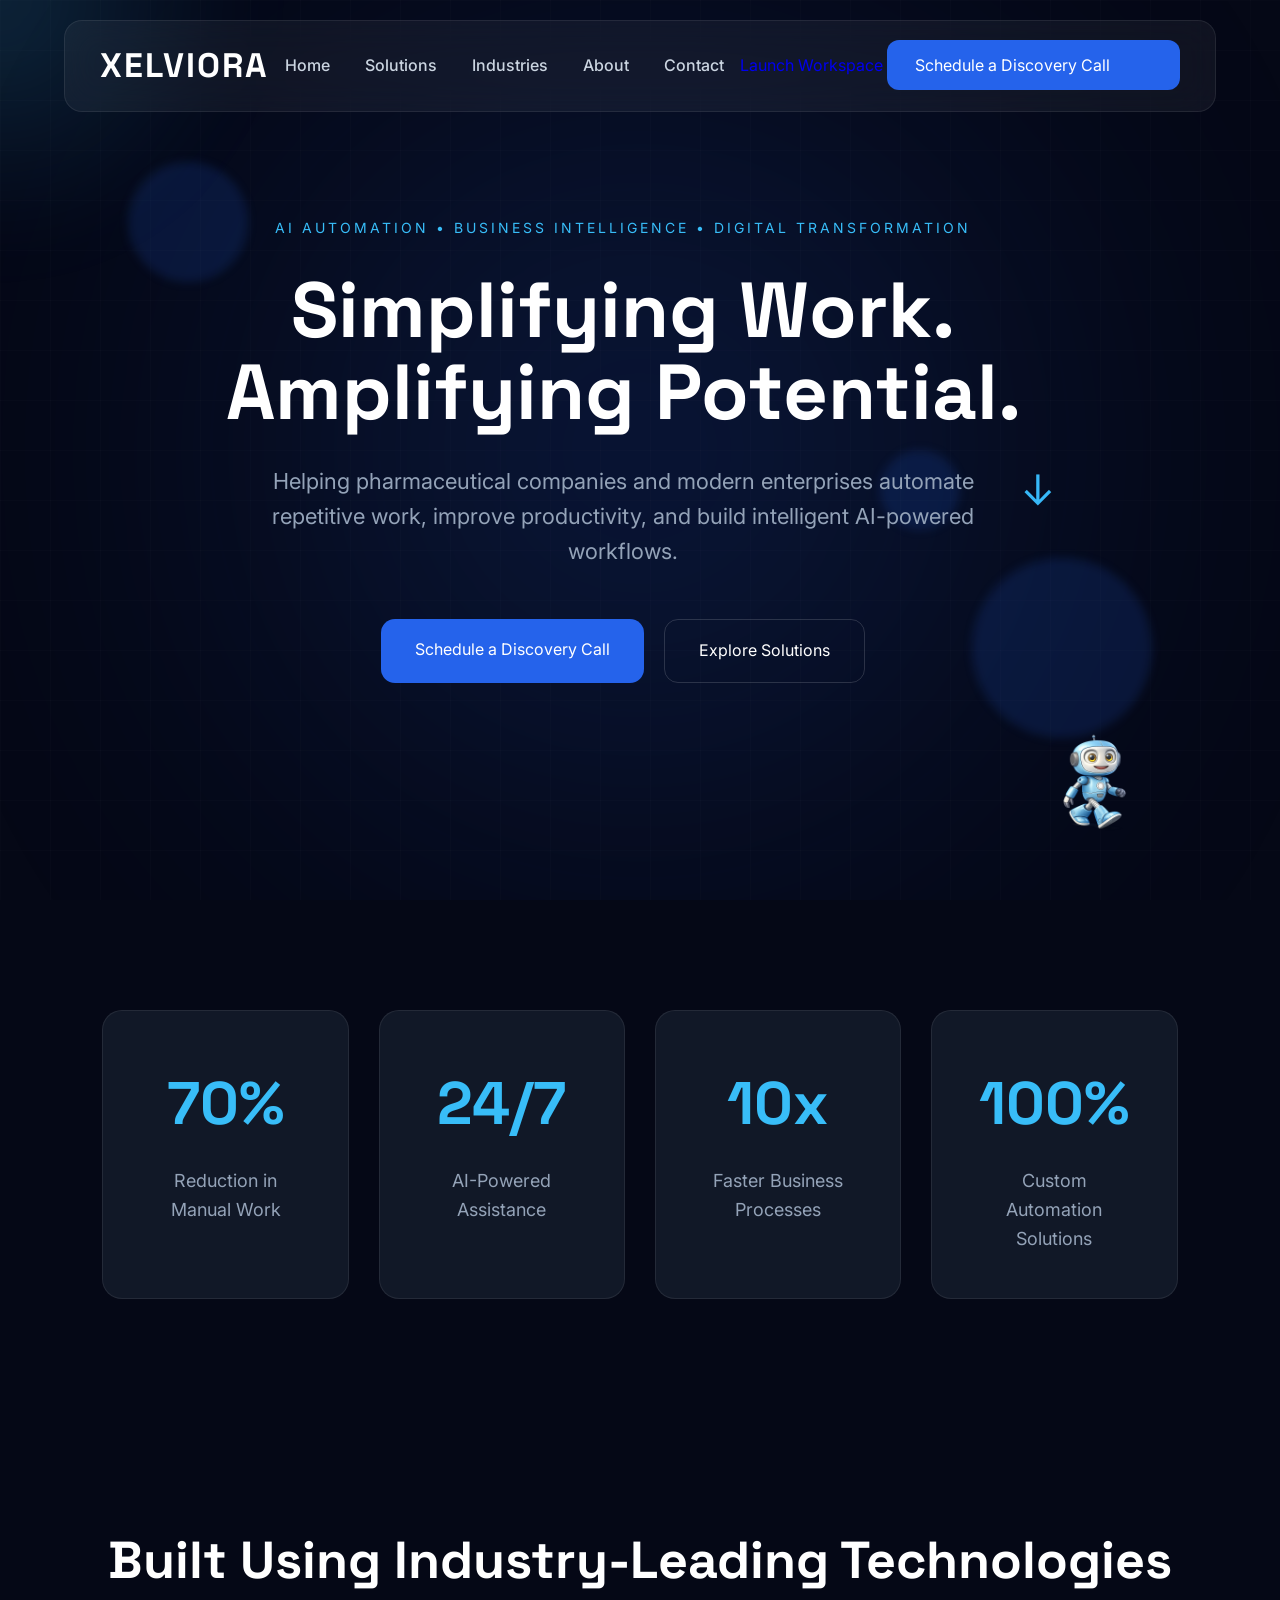
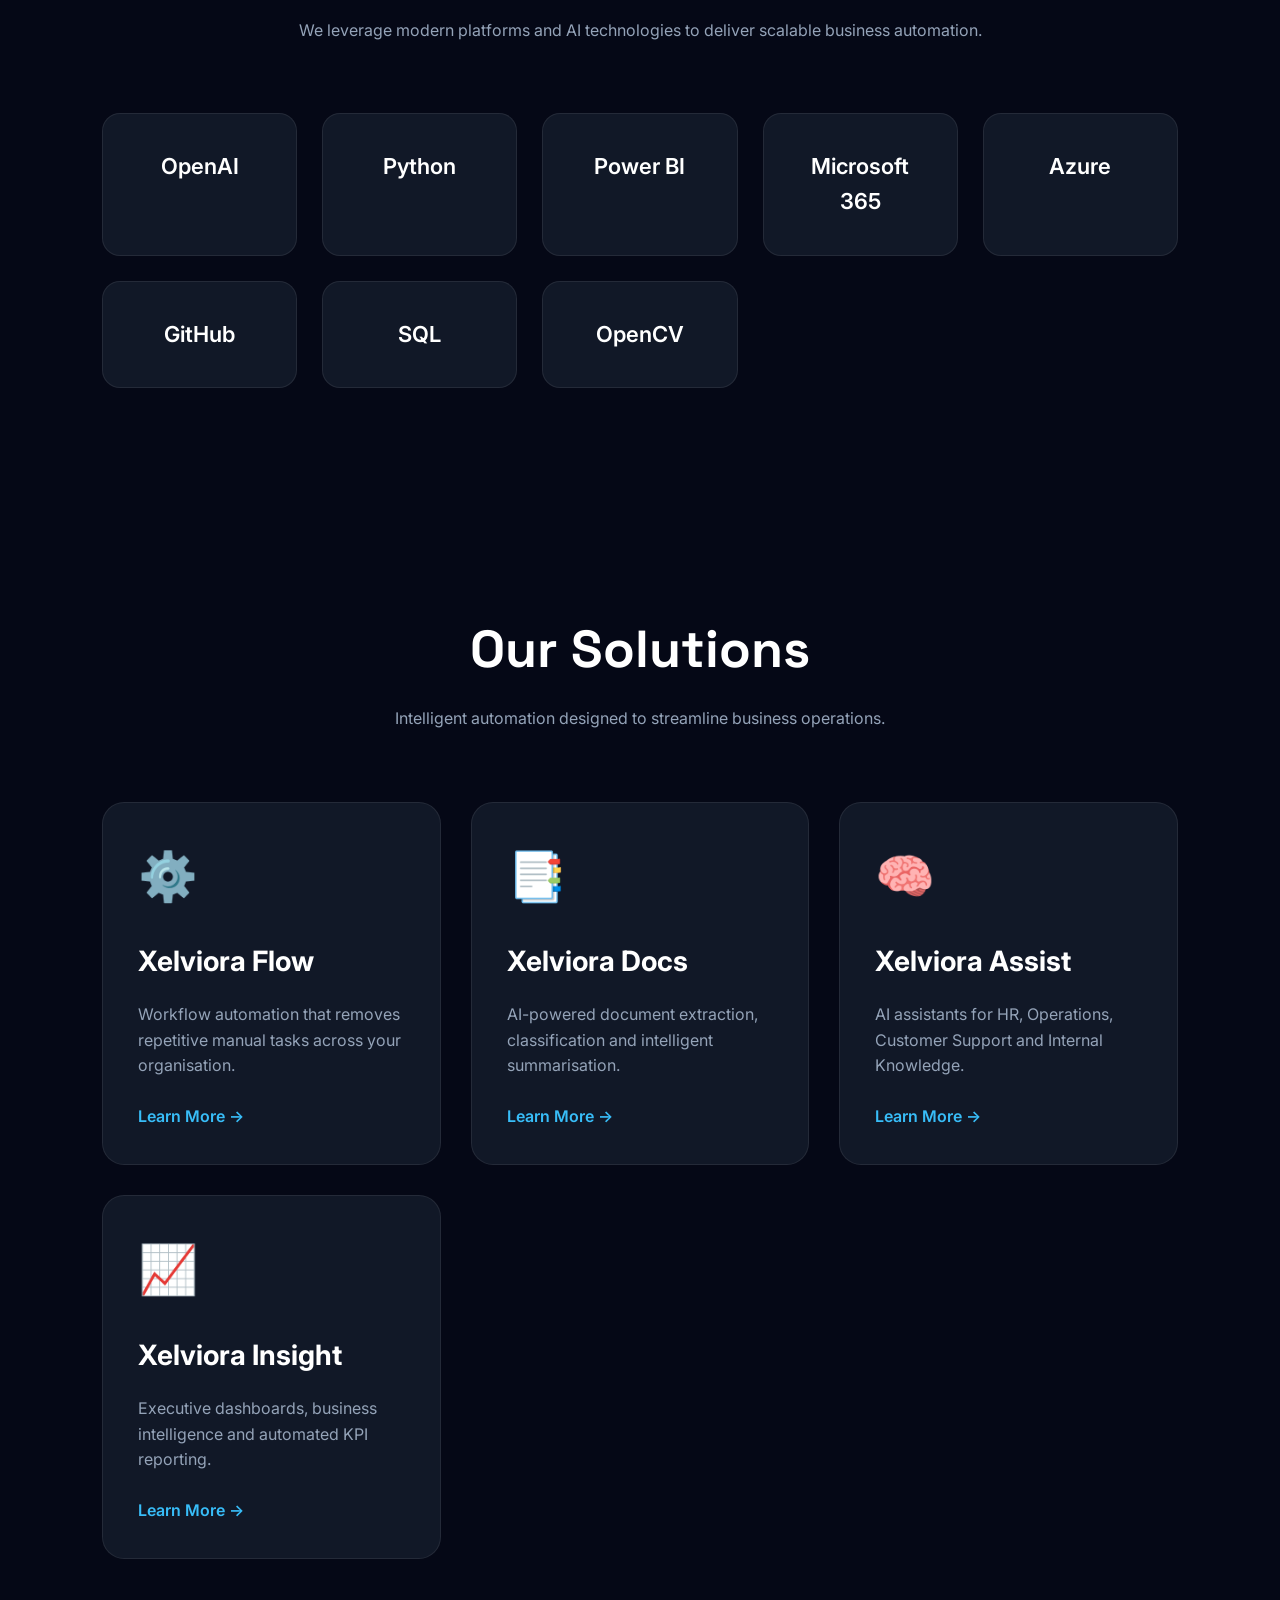
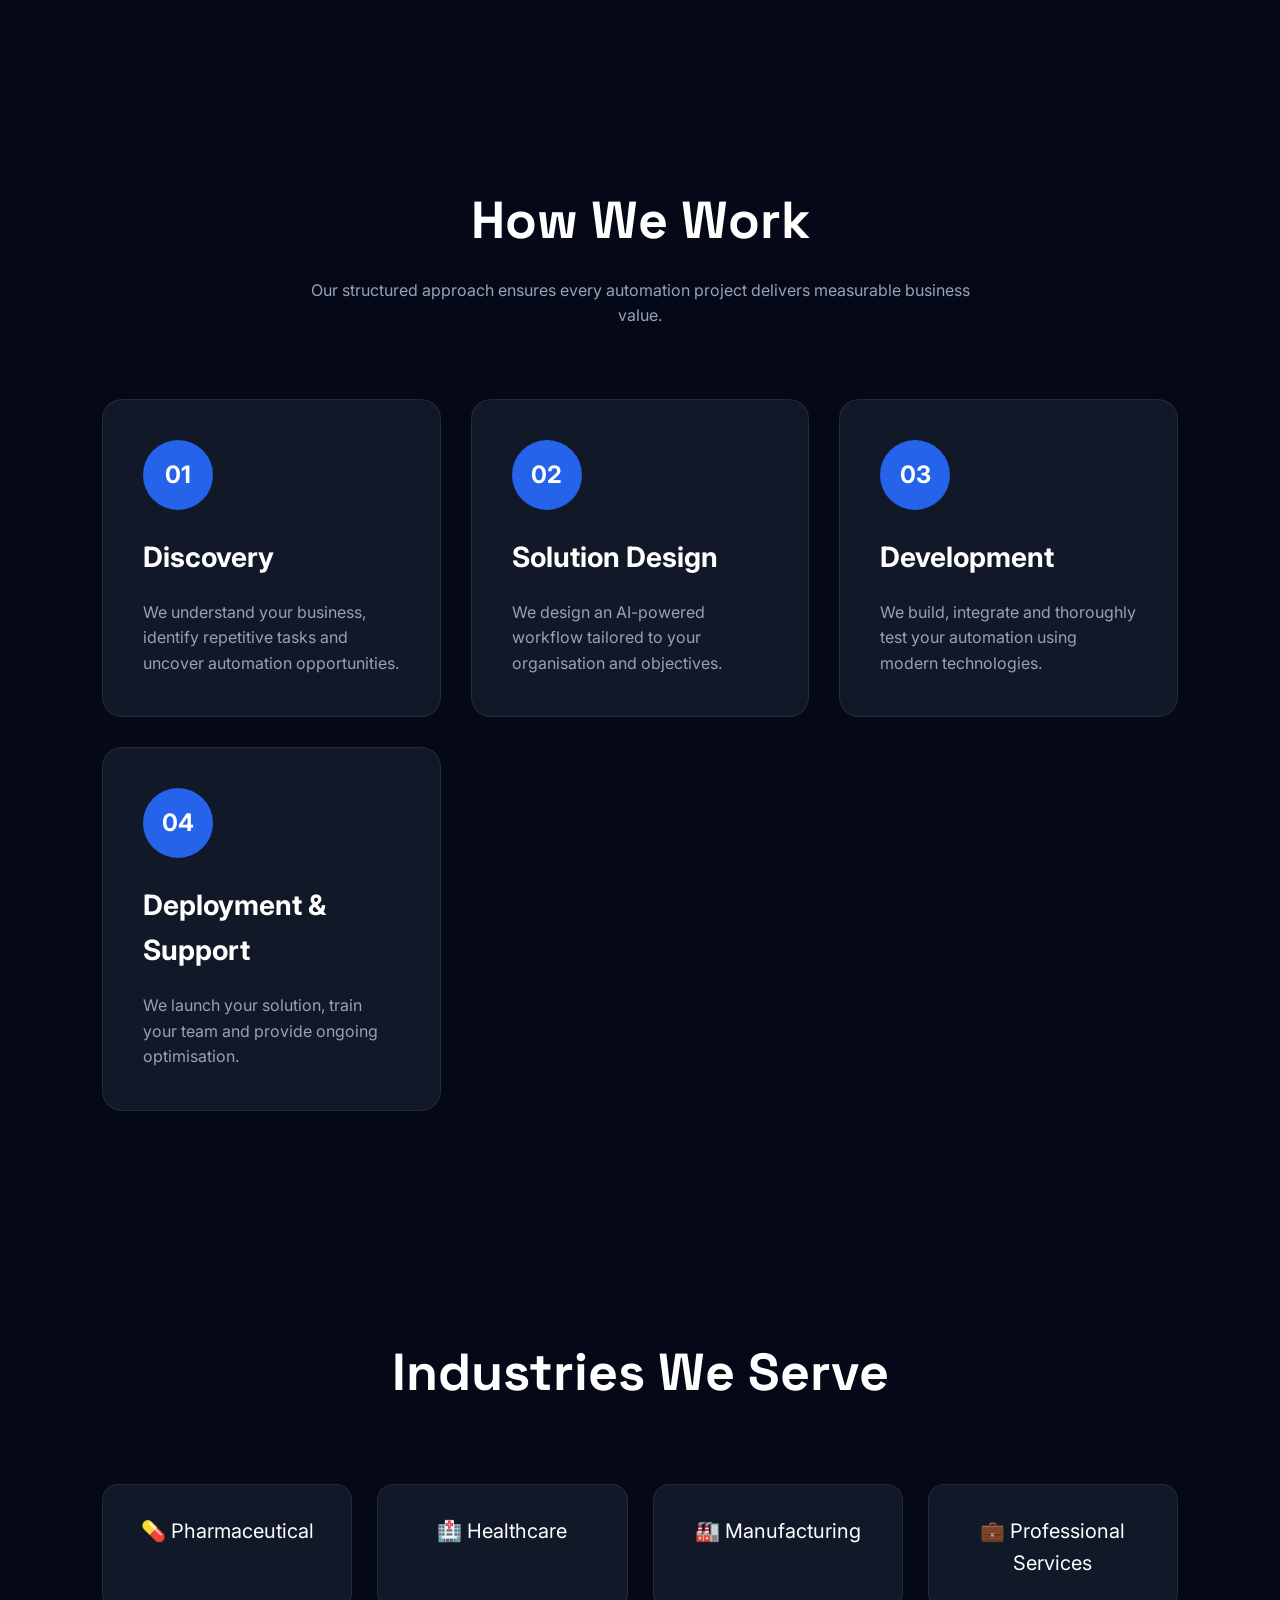
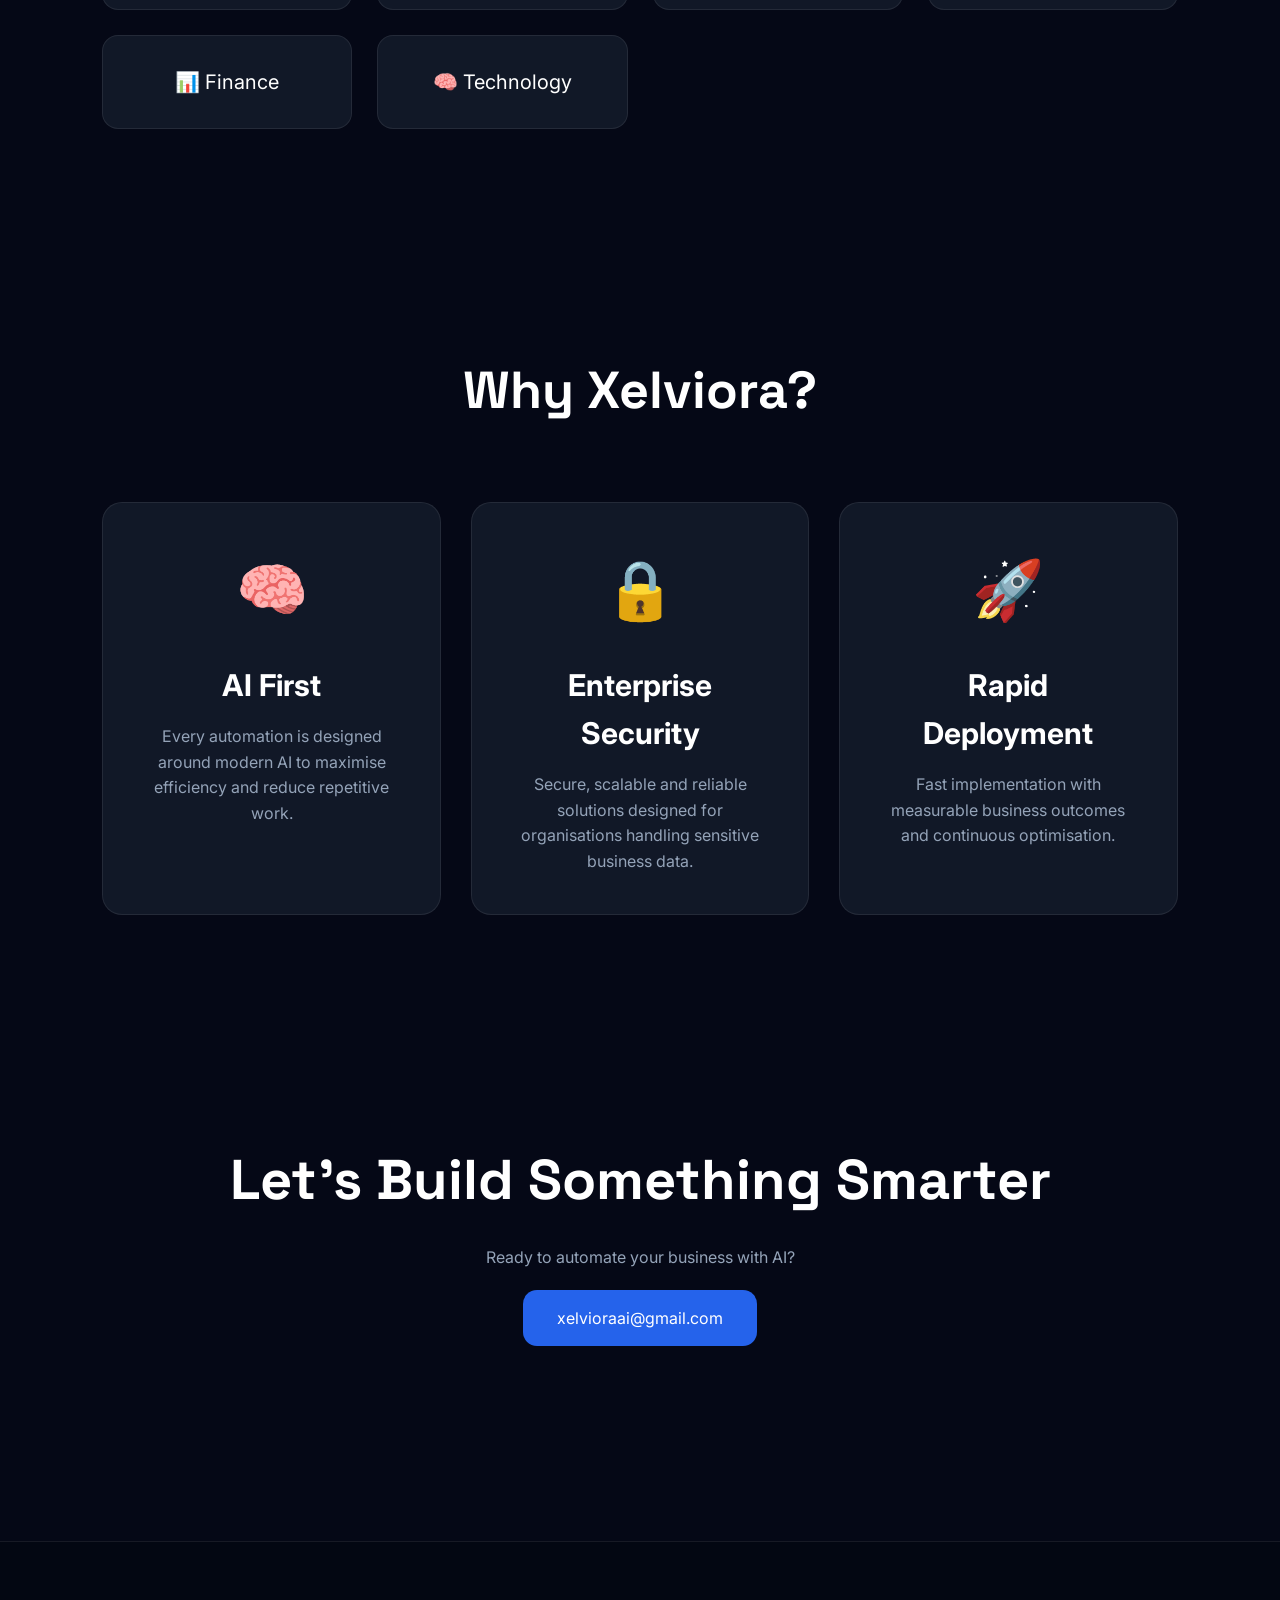
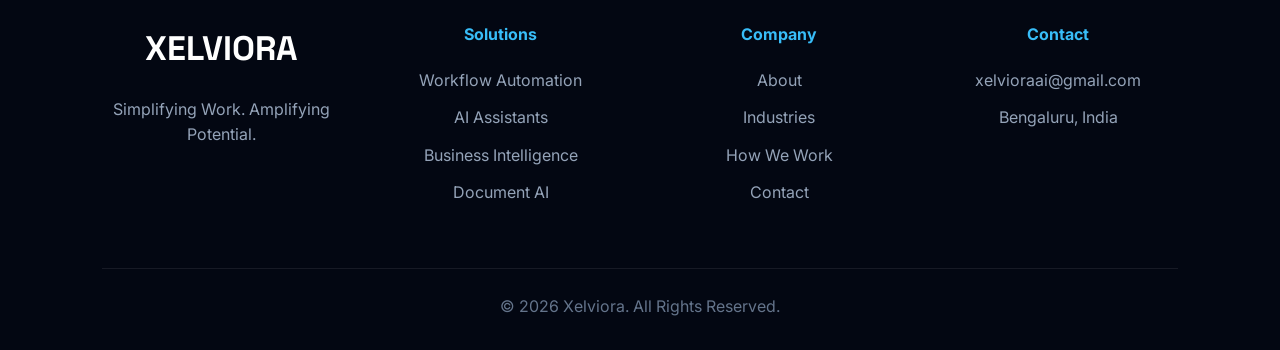
==== index.html @ 7ae94d55 "Update index.html" ====
<!DOCTYPE html>
<html lang="en">

<head>

    <meta charset="UTF-8">
    <meta name="viewport" content="width=device-width, initial-scale=1.0">

    <title>Xelviora | AI Automation for Businesses</title>

    <meta name="description"
        content="Xelviora helps businesses automate workflows using AI, business intelligence and modern automation solutions.">

    <link rel="preconnect" href="https://fonts.googleapis.com">
    <link rel="preconnect" href="https://fonts.gstatic.com" crossorigin>

    <link href="https://fonts.googleapis.com/css2?family=Inter:wght@300;400;500;600;700;800&family=Space+Grotesk:wght@500;700&display=swap" rel="stylesheet">

    <link rel="stylesheet" href="style.css">
   

</head>

<body>
    <div class="mouse-glow"></div>

    <!-- ================= NAVBAR ================= -->

    <header>

        <nav class="navbar">

            <div class="logo">
                XELVIORA
            </div>

            <ul class="nav-links">

                <li><a href="#home">Home</a></li>

                <li><a href="#solutions">Solutions</a></li>

                <li><a href="#industries">Industries</a></li>

                <li><a href="#about">About</a></li>

                <li><a href="#contact">Contact</a></li>

            </ul>

            <div class="nav-actions">

    <a href="login.html" class="workspace-btn">

        Launch Workspace

    </a>

    <a href="#contact"
       class="nav-btn"
       id="discovery-btn">

        Schedule a Discovery Call

    </a>

</div>

        </nav>

    </header>

    <!-- ================= HERO ================= -->

    <section class="hero" id="home">

    <div class="hero-grid"></div>

    <div class="hero-glow"></div>

    <div class="floating-circle circle1"></div>

    <div class="floating-circle circle2"></div>

    <div class="floating-circle circle3"></div>

        <div class="hero-content">

            <p class="hero-top">

                AI AUTOMATION • BUSINESS INTELLIGENCE • DIGITAL TRANSFORMATION

            </p>

            <h1 id="hero-title">

                Simplifying Work.<br>

                Amplifying Potential.

            </h1>

            <p class="hero-text">

                Helping pharmaceutical companies and modern enterprises automate
                repetitive work, improve productivity, and build intelligent
                AI-powered workflows.

            </p>

           <div class="hero-buttons">

                <a href="#contact" class="primary-btn">
                    Schedule a Discovery Call
                </a>

                <a href="#solutions" class="secondary-btn">
                    Explore Solutions
                </a>

            </div>

        </div>

        <!-- Scroll Indicator -->
        <div class="scroll-indicator">
            ↓
        </div>

    </section>
    <!-- ================= STATS ================= -->

<section id="stats">

    <div class="stats-grid">

        <div class="stat-card">

            <h2>70%</h2>

            <p>Reduction in Manual Work</p>

        </div>

        <div class="stat-card">

            <h2>24/7</h2>

            <p>AI-Powered Assistance</p>

        </div>

        <div class="stat-card">

            <h2>10x</h2>

            <p>Faster Business Processes</p>

        </div>

        <div class="stat-card">

            <h2>100%</h2>

            <p>Custom Automation Solutions</p>

        </div>

    </div>

</section>
    <!-- ================= TECHNOLOGIES ================= -->

<section id="technologies">

    <div class="section-title">

        <h2>Built Using Industry-Leading Technologies</h2>

        <p>
            We leverage modern platforms and AI technologies to deliver scalable business automation.
        </p>

    </div>

    <div class="tech-grid">

        <div class="tech-card">OpenAI</div>

        <div class="tech-card">Python</div>

        <div class="tech-card">Power BI</div>

        <div class="tech-card">Microsoft 365</div>

        <div class="tech-card">Azure</div>

        <div class="tech-card">GitHub</div>

        <div class="tech-card">SQL</div>

        <div class="tech-card">OpenCV</div>

    </div>

</section>

    <!-- ================= SOLUTIONS ================= -->

    <section id="solutions">

        <div class="section-title">

            <h2>Our Solutions</h2>

            <p>

                Intelligent automation designed to streamline business operations.

            </p>

        </div>

       <div class="card-grid">

    <!-- FLOW -->

    <div class="card">

        <div class="card-icon">⚙️</div>

        <h3>Xelviora Flow</h3>

        <p>

            Workflow automation that removes repetitive manual tasks across your organisation.

        </p>

        <a href="#" class="learn-more">

            Learn More →

        </a>

    </div>

    <!-- DOCS -->

    <div class="card">

        <div class="card-icon">📑</div>

        <h3>Xelviora Docs</h3>

        <p>

            AI-powered document extraction, classification and intelligent summarisation.

        </p>

        <a href="#" class="learn-more">

            Learn More →

        </a>

    </div>

    <!-- ASSIST -->

    <div class="card">

        <div class="card-icon">🧠</div>

        <h3>Xelviora Assist</h3>

        <p>

            AI assistants for HR, Operations, Customer Support and Internal Knowledge.

        </p>

        <a href="#" class="learn-more">

            Learn More →

        </a>

    </div>

    <!-- INSIGHT -->

    <div class="card">

        <div class="card-icon">📈</div>

        <h3>Xelviora Insight</h3>

        <p>

            Executive dashboards, business intelligence and automated KPI reporting.

        </p>

        <a href="#" class="learn-more">

            Learn More →

        </a>

    </div>

</div>

    </section>
    <!-- ================= HOW WE WORK ================= -->

<section id="process">

    <div class="section-title">

        <h2>How We Work</h2>

        <p>
            Our structured approach ensures every automation project delivers measurable business value.
        </p>

    </div>

    <div class="process-grid">

        <div class="process-card">

            <div class="process-number">01</div>

            <h3>Discovery</h3>

            <p>
                We understand your business, identify repetitive tasks and uncover automation opportunities.
            </p>

        </div>

        <div class="process-card">

            <div class="process-number">02</div>

            <h3>Solution Design</h3>

            <p>
                We design an AI-powered workflow tailored to your organisation and objectives.
            </p>

        </div>

        <div class="process-card">

            <div class="process-number">03</div>

            <h3>Development</h3>

            <p>
                We build, integrate and thoroughly test your automation using modern technologies.
            </p>

        </div>

        <div class="process-card">

            <div class="process-number">04</div>

            <h3>Deployment & Support</h3>

            <p>
                We launch your solution, train your team and provide ongoing optimisation.
            </p>

        </div>

    </div>

</section>
    <!-- ================= INDUSTRIES ================= -->

    <section id="industries">

        <div class="section-title">

            <h2>Industries We Serve</h2>

        </div>

        <div class="industry-grid">

            <div class="industry-card">💊 Pharmaceutical</div>

            <div class="industry-card">🏥 Healthcare</div>

            <div class="industry-card">🏭 Manufacturing</div>

            <div class="industry-card">💼 Professional Services</div>

            <div class="industry-card">📊 Finance</div>

            <div class="industry-card">🧠 Technology</div>

        </div>

    </section>

    <!-- ================= ABOUT ================= -->

    <section id="about">

        <div class="section-title">

            <h2>Why Xelviora?</h2>

        </div>

        <div class="about-grid">

    <div class="about-card">

        <div class="about-icon">🧠</div>

        <h3>AI First</h3>

        <p>

            Every automation is designed around modern AI to maximise efficiency and reduce repetitive work.

        </p>

    </div>

    <div class="about-card">

        <div class="about-icon">🔒</div>

        <h3>Enterprise Security</h3>

        <p>

            Secure, scalable and reliable solutions designed for organisations handling sensitive business data.

        </p>

    </div>

    <div class="about-card">

        <div class="about-icon">🚀</div>

        <h3>Rapid Deployment</h3>

        <p>

            Fast implementation with measurable business outcomes and continuous optimisation.

        </p>

    </div>

</div>

    </section>

    <!-- ================= CONTACT ================= -->

    <section id="contact">

        <div class="contact-box">

            <h2>

                Let's Build Something Smarter

            </h2>

            <p>

                Ready to automate your business with AI?

            </p>

            <a href="mailto:xelvioraai@gmail.com" class="primary-btn">

                xelvioraai@gmail.com

            </a>

        </div>

    </section>

    <!-- ================= FOOTER ================= -->

<footer>

    <div class="footer-grid">

        <div>

            <h3>XELVIORA</h3>

            <p>
                Simplifying Work. Amplifying Potential.
            </p>

        </div>

        <div>

            <h4>Solutions</h4>

            <p>Workflow Automation</p>

            <p>AI Assistants</p>

            <p>Business Intelligence</p>

            <p>Document AI</p>

        </div>

        <div>

            <h4>Company</h4>

            <p>About</p>

            <p>Industries</p>

            <p>How We Work</p>

            <p>Contact</p>

        </div>

        <div>

            <h4>Contact</h4>

            <p>xelvioraai@gmail.com</p>

            <p>Bengaluru, India</p>

        </div>

    </div>

    <div class="footer-bottom">

        © 2026 Xelviora. All Rights Reserved.

    </div>

</footer>

     
    <!-- ================= XEL ================= -->

<div id="xel">

    <img
    src="images/xel-idle.png"
    id="xel-img"
    alt="Xel">

</div>

<div id="xel-message">

    <div class="xel-bubble">

        <h3>Hi, I'm Xel 👋</h3>

        <p>Your AI Business Assistant</p>

    </div>

</div>
<script src="https://cdn.jsdelivr.net/npm/gsap@3.13.0/dist/gsap.min.js"></script>
<script src="xel.js"></script>
   

</body>

</html>
---- style.css ----
/* ==========================================
   XELVIORA WEBSITE
========================================== */

@import url('https://fonts.googleapis.com/css2?family=Inter:wght@300;400;500;600;700;800&family=Space+Grotesk:wght@500;700&display=swap');

*{
    margin:0;
    padding:0;
    box-sizing:border-box;
}

html{
    scroll-behavior:smooth;
}

body{
    font-family:'Inter',sans-serif;
    background:#050816;
    color:#ffffff;
    overflow-x:hidden;
    line-height:1.6;
}

a{
    text-decoration:none;
}

section{
    padding:110px 8%;
}

/* ===========================
   NAVBAR
=========================== */

.navbar{

    position:fixed;
    top:20px;
    left:50%;
    transform:translateX(-50%);
    width:90%;
    max-width:1400px;

    display:flex;
    justify-content:space-between;
    align-items:center;

    padding:18px 35px;

    background:rgba(255,255,255,.05);

    backdrop-filter:blur(18px);

    border:1px solid rgba(255,255,255,.08);

    border-radius:18px;

    z-index:999;

}

.logo{

    font-size:34px;
    font-weight:700;
    font-family:'Space Grotesk',sans-serif;
    letter-spacing:2px;

}

.nav-links{

    display:flex;
    gap:35px;
    list-style:none;

}

.nav-links a{

    color:#CBD5E1;

    transition:.3s;

    position:relative;

    font-weight:500;

}
.nav-links a::after{

content:"";

position:absolute;

left:0;

bottom:-8px;

width:0;

height:2px;

background:#38BDF8;

transition:.3s;

}

.nav-links a:hover::after,

.nav-links a.active::after{

width:100%;

}

.nav-links a.active{

color:#38BDF8;

}

.nav-links a:hover{

    color:#38BDF8;

}

.nav-btn{

    position:relative;

    background:#2563EB;
    color:white;

    padding:15px 70px 15px 28px;

    border-radius:12px;

    transition:.3s;

}

.nav-btn:hover{

    background:#1D4ED8;

}

/* ===========================
   HERO
=========================== */

.hero{

    min-height:100vh;

    display:flex;
    justify-content:center;
    align-items:center;

    text-align:center;

    position:relative;

    overflow:hidden;

}

.hero-glow{

    position:absolute;

    width:700px;
    height:700px;

    background:#2563EB;

    border-radius:50%;

    filter:blur(180px);

    opacity:.18;

}

.hero-content{

    max-width:900px;

    position:relative;

    z-index:5;

}

.hero-top{

    color:#38BDF8;

    letter-spacing:3px;

    font-size:14px;

    margin-bottom:30px;

}

.hero h1{

    font-family:'Space Grotesk',sans-serif;

    font-size:78px;

    line-height:1.05;

    margin-bottom:30px;

}

.hero-text{

    color:#94A3B8;

    font-size:22px;

    max-width:760px;

    margin:auto;

    margin-bottom:50px;

}

.hero-buttons{

    display:flex;

    justify-content:center;

    gap:20px;

    flex-wrap:wrap;

}

.primary-btn{

    background:#2563EB;

    color:white;

    padding:18px 34px;

    border-radius:14px;

    transition:.3s;

}

.primary-btn:hover{

    background:#1D4ED8;

    transform:translateY(-4px);

}

.secondary-btn{

    border:1px solid rgba(255,255,255,.15);

    color:white;

    padding:18px 34px;

    border-radius:14px;

    transition:.3s;

}

.secondary-btn:hover{

    background:#111827;

}

/* ===========================
   TITLES
=========================== */

.section-title{

    text-align:center;

    margin-bottom:70px;

}

.section-title h2{

    font-size:52px;

    font-family:'Space Grotesk',sans-serif;

    margin-bottom:15px;

}

.section-title p{

    color:#94A3B8;

    max-width:700px;

    margin:auto;

}

/* ===========================
   CARDS
=========================== */

.card-grid{

    display:grid;

    grid-template-columns:repeat(auto-fit,minmax(280px,1fr));

    gap:30px;

}

.card{

position:relative;

overflow:hidden;

background:#111827;

border:1px solid rgba(255,255,255,.08);

border-radius:22px;

padding:35px;

transition:.45s ease;

cursor:pointer;

}

.card:hover{

    transform:translateY(-15px) scale(1.02);

    border-color:#38BDF8;

    box-shadow:
    0 20px 45px rgba(37,99,235,.25),
    0 0 35px rgba(56,189,248,.15);

}

.card h3{

    margin-bottom:18px;

    font-size:28px;

}

.card p{

    color:#94A3B8;

}

/* ===========================
   INDUSTRIES
=========================== */

.industry-grid{

    display:grid;

    grid-template-columns:repeat(auto-fit,minmax(220px,1fr));

    gap:25px;

}

.industry-card{

    background:#111827;

    padding:30px;

    text-align:center;

    border-radius:16px;

    border:1px solid rgba(255,255,255,.08);

    font-size:20px;

    transition:.3s;

}

.industry-card:hover{

    background:#2563EB;

}

/* ===========================
   ABOUT
=========================== */

.about-grid{

    display:grid;

    grid-template-columns:repeat(auto-fit,minmax(280px,1fr));

    gap:30px;

}

.about-card{

    background:#111827;

    border:1px solid rgba(255,255,255,.08);

    border-radius:20px;

    padding:40px;

    text-align:center;

    transition:.4s;

    position:relative;

    overflow:hidden;

}

.about-card h3{

    margin:25px 0 15px;

    font-size:30px;

    transition:.3s;

}

.about-card p{

    color:#94A3B8;

}

/* ===========================
   CONTACT
=========================== */

.contact-box{

    max-width:900px;

    margin:auto;

    text-align:center;

}

.contact-box h2{

    font-size:56px;

    margin-bottom:20px;

    font-family:'Space Grotesk',sans-serif;

}

.contact-box p{

    color:#94A3B8;

    margin-bottom:35px;

}

/* ===========================
   FOOTER
=========================== */

footer{

    padding:40px;

    border-top:1px solid rgba(255,255,255,.08);

    text-align:center;

}

footer p{

    color:#94A3B8;

    margin:10px 0;

}

/* ===========================
   RESPONSIVE
=========================== */

@media(max-width:992px){

.hero h1{

font-size:58px;

}

.nav-links{

display:none;

}

}

@media(max-width:768px){

.hero h1{

font-size:42px;

}

.hero-text{

font-size:18px;

}

.navbar{

padding:18px 20px;

}

.nav-btn{

display:none;

}

.section-title h2{

font-size:38px;

}

.contact-box h2{

font-size:42px;

}

}
/* ===========================
   ANIMATIONS
=========================== */

.hidden{

opacity:0;
transform:translateY(60px);
transition:
opacity .8s ease,
transform .8s ease;

}

.show{

opacity:1;
transform:translateY(0);

}

/* Stagger effect */

.card:nth-child(1){transition-delay:.1s;}
.card:nth-child(2){transition-delay:.2s;}
.card:nth-child(3){transition-delay:.3s;}
.card:nth-child(4){transition-delay:.4s;}
.card:nth-child(5){transition-delay:.5s;}
.card:nth-child(6){transition-delay:.6s;}

.industry-card:nth-child(1){transition-delay:.1s;}
.industry-card:nth-child(2){transition-delay:.2s;}
.industry-card:nth-child(3){transition-delay:.3s;}
.industry-card:nth-child(4){transition-delay:.4s;}
.industry-card:nth-child(5){transition-delay:.5s;}

.primary-btn{

position:relative;
overflow:hidden;

}

.ripple{

position:absolute;
width:20px;
height:20px;
background:rgba(255,255,255,.5);
border-radius:50%;
transform:translate(-50%,-50%);
animation:ripple .6s linear;
pointer-events:none;

}

@keyframes ripple{

from{

width:0;
height:0;
opacity:.8;

}

to{

width:500px;
height:500px;
opacity:0;

}

}

/* ==========================================
   Mouse Spotlight
========================================== */

.mouse-glow{

position:fixed;

width:500px;
height:500px;

border-radius:50%;

pointer-events:none;

background:radial-gradient(circle,
rgba(56,189,248,.18) 0%,
rgba(56,189,248,.08) 35%,
transparent 70%);

filter:blur(40px);

transform:translate(-50%,-50%);

z-index:0;

transition:
left .08s linear,
top .08s linear;

}
/* ===========================
   Card Accent Animation
=========================== */

.card::before{

content:"";

position:absolute;

top:0;
left:-100%;

width:100%;
height:4px;

background:linear-gradient(
90deg,
transparent,
#38BDF8,
transparent
);

transition:.6s;

}

.card:hover::before{

left:100%;

}

.card h3{

transition:.35s;

}

.card:hover h3{

color:#38BDF8;

}
/* ==========================================
   Hero Entrance Animation
========================================== */

.hero-top,
.hero h1,
.hero-text,
.hero-buttons{

opacity:0;

transform:translateY(40px);

animation:heroFade .8s forwards;

}

.hero-top{

animation-delay:.2s;

}

.hero h1{

animation-delay:.5s;

}

.hero-text{

animation-delay:.8s;

}

.hero-buttons{

animation-delay:1.1s;

}

@keyframes heroFade{

from{

opacity:0;
transform:translateY(40px);

}

to{

opacity:1;
transform:translateY(0);

}

}
/* ==========================================
   Scroll Indicator
========================================== */

.scroll-indicator{

font-size:42px;

color:#38BDF8;

margin-top:80px;

animation:bounce 2s infinite;

}

@keyframes bounce{

0%,100%{

transform:translateY(0);

}

50%{

transform:translateY(15px);

}

}
/* ==========================================
   Hero Background Effects
========================================== */

.hero-grid{

position:absolute;

inset:0;

background-image:
linear-gradient(rgba(255,255,255,.04) 1px, transparent 1px),
linear-gradient(90deg, rgba(255,255,255,.04) 1px, transparent 1px);

background-size:50px 50px;

opacity:.35;

z-index:0;

}

.floating-circle{

position:absolute;

border-radius:50%;

background:rgba(37,99,235,.15);

filter:blur(5px);

animation:float 10s ease-in-out infinite;

}

.circle1{

width:120px;
height:120px;

top:18%;
left:10%;

}

.circle2{

width:180px;
height:180px;

bottom:18%;
right:10%;

animation-delay:2s;

}

.circle3{

width:80px;
height:80px;

top:50%;
right:25%;

animation-delay:4s;

}

@keyframes float{

0%,100%{

transform:translateY(0px);

}

50%{

transform:translateY(-30px);

}

}
/* ==========================================
   Premium Solution Cards
========================================== */

.card-icon{

font-size:48px;

margin-bottom:25px;

transition:.4s;

}

.learn-more{

display:inline-block;

margin-top:25px;

font-weight:600;

color:#38BDF8;

transition:.3s;

}

.learn-more:hover{

letter-spacing:1px;

}

.card:hover .card-icon{

transform:
rotate(-8deg)
scale(1.2);

}
/* ==========================================
   About Section Upgrade
========================================== */

.about-icon{

font-size:58px;

margin-bottom:15px;

transition:.4s;

}

.about-card:hover{

transform:translateY(-12px);

border-color:#38BDF8;

box-shadow:
0 20px 45px rgba(37,99,235,.25),
0 0 30px rgba(56,189,248,.15);

}

.about-card:hover .about-icon{

transform:scale(1.2) rotate(-8deg);

}

.about-card:hover h3{

color:#38BDF8;

}

.about-card::before{

content:"";

position:absolute;

top:0;

left:-100%;

width:100%;

height:4px;

background:#38BDF8;

transition:.6s;

}

.about-card:hover::before{

left:100%;

}
/* ==========================================
   How We Work
========================================== */

.process-grid{

display:grid;

grid-template-columns:repeat(auto-fit,minmax(260px,1fr));

gap:30px;

margin-top:60px;

}

.process-card{

background:#111827;

border:1px solid rgba(255,255,255,.08);

border-radius:20px;

padding:40px;

transition:.4s;

position:relative;

overflow:hidden;

}

.process-card:hover{

transform:translateY(-10px);

border-color:#38BDF8;

box-shadow:
0 20px 45px rgba(37,99,235,.25),
0 0 30px rgba(56,189,248,.15);

}

.process-number{

width:70px;

height:70px;

border-radius:50%;

display:flex;

align-items:center;

justify-content:center;

background:#2563EB;

font-size:24px;

font-weight:700;

margin-bottom:25px;

}

.process-card h3{

margin-bottom:20px;

font-size:28px;

}

.process-card p{

color:#94A3B8;

}
/* ==========================================
   Statistics
========================================== */

.stats-grid{

display:grid;

grid-template-columns:repeat(auto-fit,minmax(220px,1fr));

gap:30px;

}

.stat-card{

background:#111827;

border:1px solid rgba(255,255,255,.08);

border-radius:20px;

padding:45px;

text-align:center;

transition:.4s;

}

.stat-card:hover{

transform:translateY(-12px);

border-color:#38BDF8;

box-shadow:
0 20px 40px rgba(37,99,235,.25);

}

.stat-card h2{

font-size:60px;

color:#38BDF8;

font-family:'Space Grotesk',sans-serif;

margin-bottom:15px;

}

.stat-card p{

color:#94A3B8;

font-size:18px;

}
/* ==========================================
   Technologies
========================================== */

.tech-grid{

display:grid;

grid-template-columns:repeat(auto-fit,minmax(180px,1fr));

gap:25px;

margin-top:60px;

}

.tech-card{

background:#111827;

border:1px solid rgba(255,255,255,.08);

border-radius:18px;

padding:35px;

text-align:center;

font-size:22px;

font-weight:600;

transition:.4s;

cursor:pointer;

}

.tech-card:hover{

transform:translateY(-8px);

background:#2563EB;

border-color:#38BDF8;

box-shadow:
0 15px 35px rgba(37,99,235,.25);

}
/* ==========================================
   Professional Footer
========================================== */

footer{

background:#030712;

padding:80px 8% 30px;

margin-top:100px;

border-top:1px solid rgba(255,255,255,.08);

}

.footer-grid{

display:grid;

grid-template-columns:repeat(auto-fit,minmax(220px,1fr));

gap:40px;

margin-bottom:50px;

}

.footer-grid h3{

font-size:34px;

margin-bottom:20px;

font-family:'Space Grotesk',sans-serif;

}

.footer-grid h4{

margin-bottom:20px;

color:#38BDF8;

}

.footer-grid p{

color:#94A3B8;

margin-bottom:12px;

cursor:pointer;

transition:.3s;

}

.footer-grid p:hover{

color:white;

padding-left:6px;

}

.footer-bottom{

border-top:1px solid rgba(255,255,255,.08);

padding-top:25px;

text-align:center;

color:#64748B;

}
/* ==========================================
   XEL ENGINE 2.0
========================================== */

#xel{

    position:fixed;

    left:0;

    top:0;

    width:180px;

    height:180px;

    z-index:999999;

    pointer-events:none;

    will-change:transform;

}

#xel img{

    width:100%;

    display:block;

    object-fit:contain;

}
#xel-message{

    position:fixed;

    left:0;

    top:0;

    opacity:0;

    transform:translate(-50%,-50%) scale(.8);

    transform-origin:left bottom;

    pointer-events:none;

    z-index:999998;

}

.xel-bubble{

    width:270px;

    padding:18px;

    border-radius:18px;

    background:#111827;

    color:white;

    border:1px solid rgba(255,255,255,.08);

    box-shadow:0 20px 50px rgba(0,0,0,.35);

}

.xel-bubble h3{

    margin-bottom:8px;

}

.xel-bubble p{

    color:#94A3B8;

    line-height:1.5;

}
/* ==========================================================
   LOGIN PAGE
========================================================== */

.login-page{

    width:100%;
    min-height:100vh;

    display:flex;
    justify-content:center;
    align-items:center;

    padding:40px;

    background:
    radial-gradient(circle at top left,
    rgba(37,99,235,.12),
    transparent 35%),
    radial-gradient(circle at bottom right,
    rgba(56,189,248,.10),
    transparent 35%),
    #050816;

}

.login-card{

    width:100%;
    max-width:460px;

    padding:50px;

    background:rgba(255,255,255,.05);

    backdrop-filter:blur(22px);

    border:1px solid rgba(255,255,255,.08);

    border-radius:24px;

    box-shadow:
    0 20px 60px rgba(0,0,0,.35);

}

.login-card h1{

    text-align:center;

    font-size:42px;

    margin-bottom:15px;

    letter-spacing:2px;

    color:white;

}

.login-card h2{

    text-align:center;

    margin-bottom:10px;

    color:white;

}

.login-card p{

    text-align:center;

    color:#94A3B8;

    margin-bottom:35px;

}

.login-card input{

    width:100%;

    padding:16px 18px;

    margin-bottom:18px;

    background:#111827;

    color:white;

    border:1px solid rgba(255,255,255,.08);

    border-radius:12px;

    font-size:15px;

    transition:.3s;

}

.login-card input:focus{

    outline:none;

    border-color:#38BDF8;

    box-shadow:0 0 18px rgba(56,189,248,.25);

}

.login-options{

    display:flex;

    justify-content:space-between;

    align-items:center;

    margin-bottom:30px;

    font-size:14px;

}

.login-options label{

    display:flex;

    align-items:center;

    gap:8px;

    color:#CBD5E1;

}

.login-options input{

    width:auto;

    margin:0;

}

.login-options a{

    color:#38BDF8;

}

.login-card button{

    width:100%;

    padding:16px;

    border:none;

    border-radius:14px;

    cursor:pointer;

    background:#2563EB;

    color:white;

    font-size:16px;

    font-weight:600;

    transition:.3s;

}

.login-card button:hover{

    background:#1D4ED8;

    transform:translateY(-2px);

}

.divider{

    margin:35px 0;

    text-align:center;

    color:#64748B;

    position:relative;

}

.divider::before,
.divider::after{

    content:"";

    position:absolute;

    top:50%;

    width:38%;

    height:1px;

    background:rgba(255,255,255,.08);

}

.divider::before{

    left:0;

}

.divider::after{

    right:0;

}

.register-btn{

    display:block;

    text-align:center;

    padding:15px;

    border-radius:14px;

    border:1px solid rgba(255,255,255,.08);

    color:white;

    transition:.3s;

}

.register-btn:hover{

    background:#111827;

    border-color:#38BDF8;

}
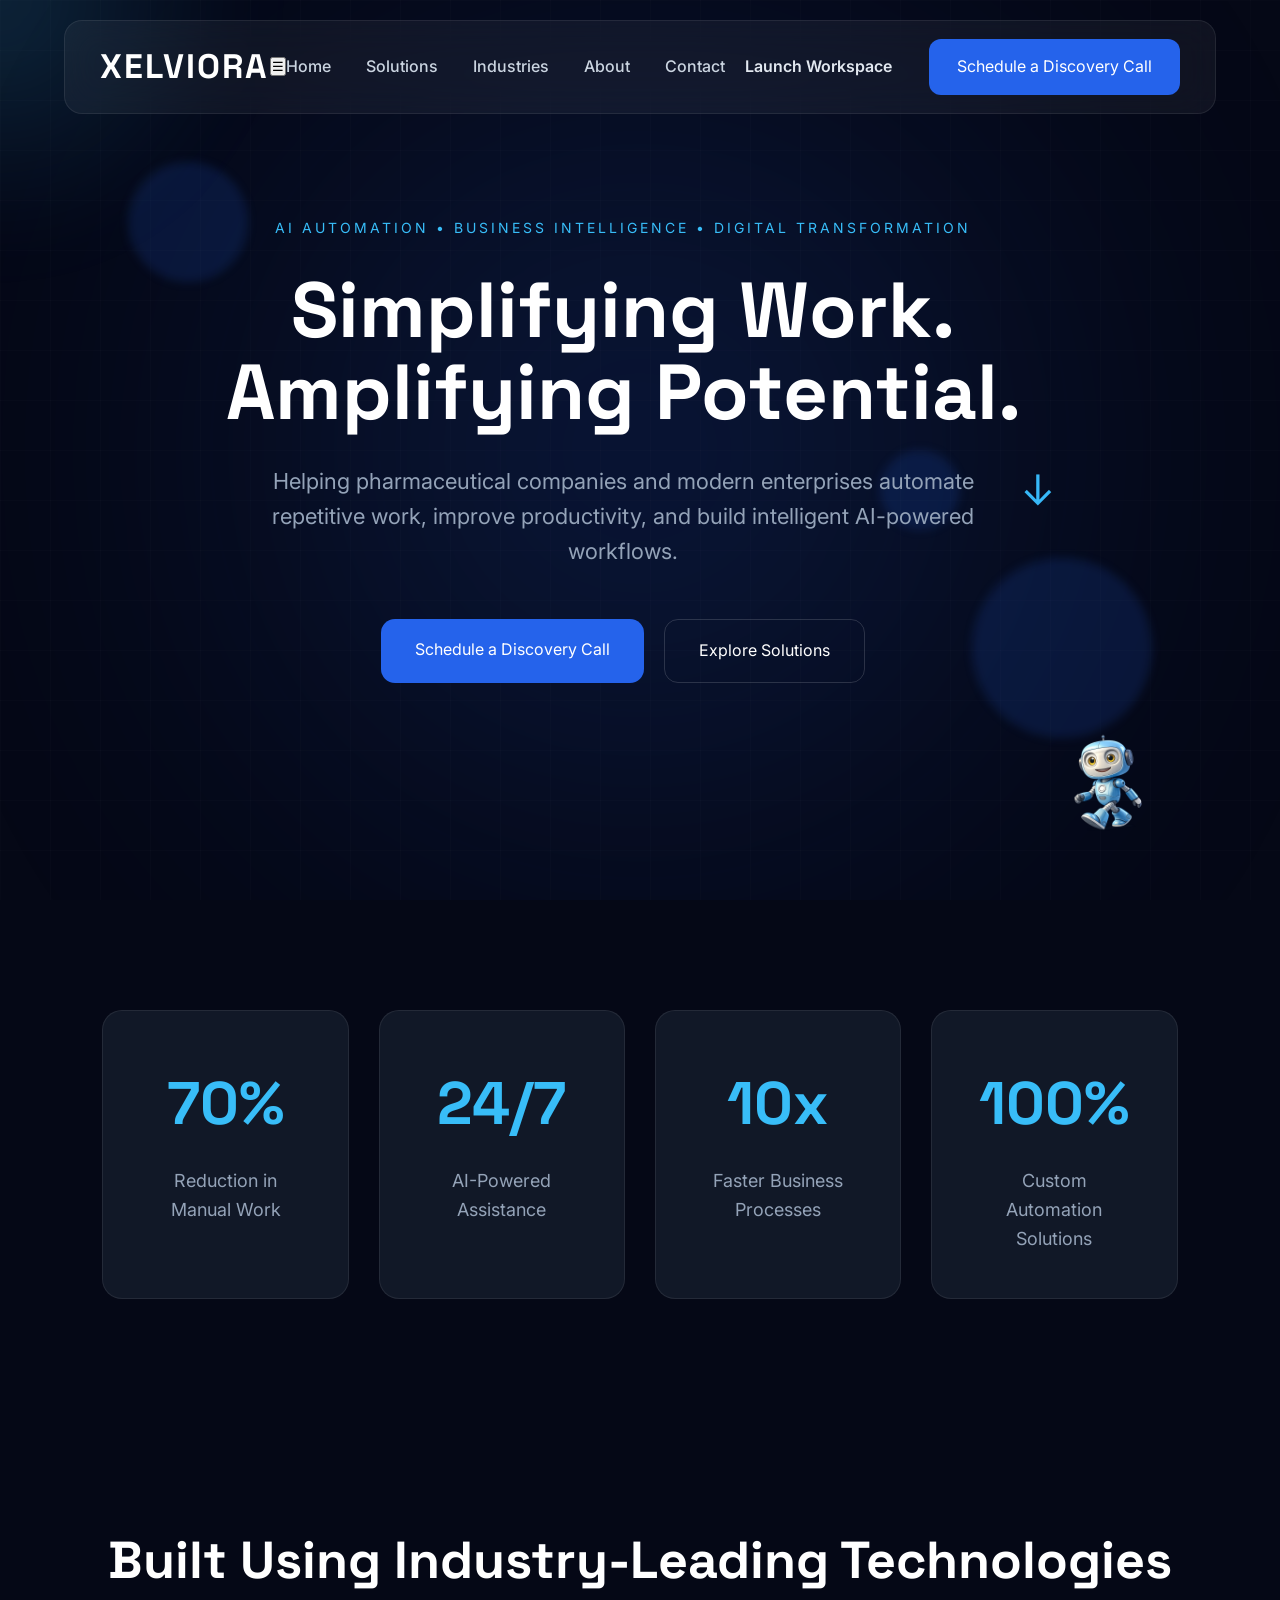
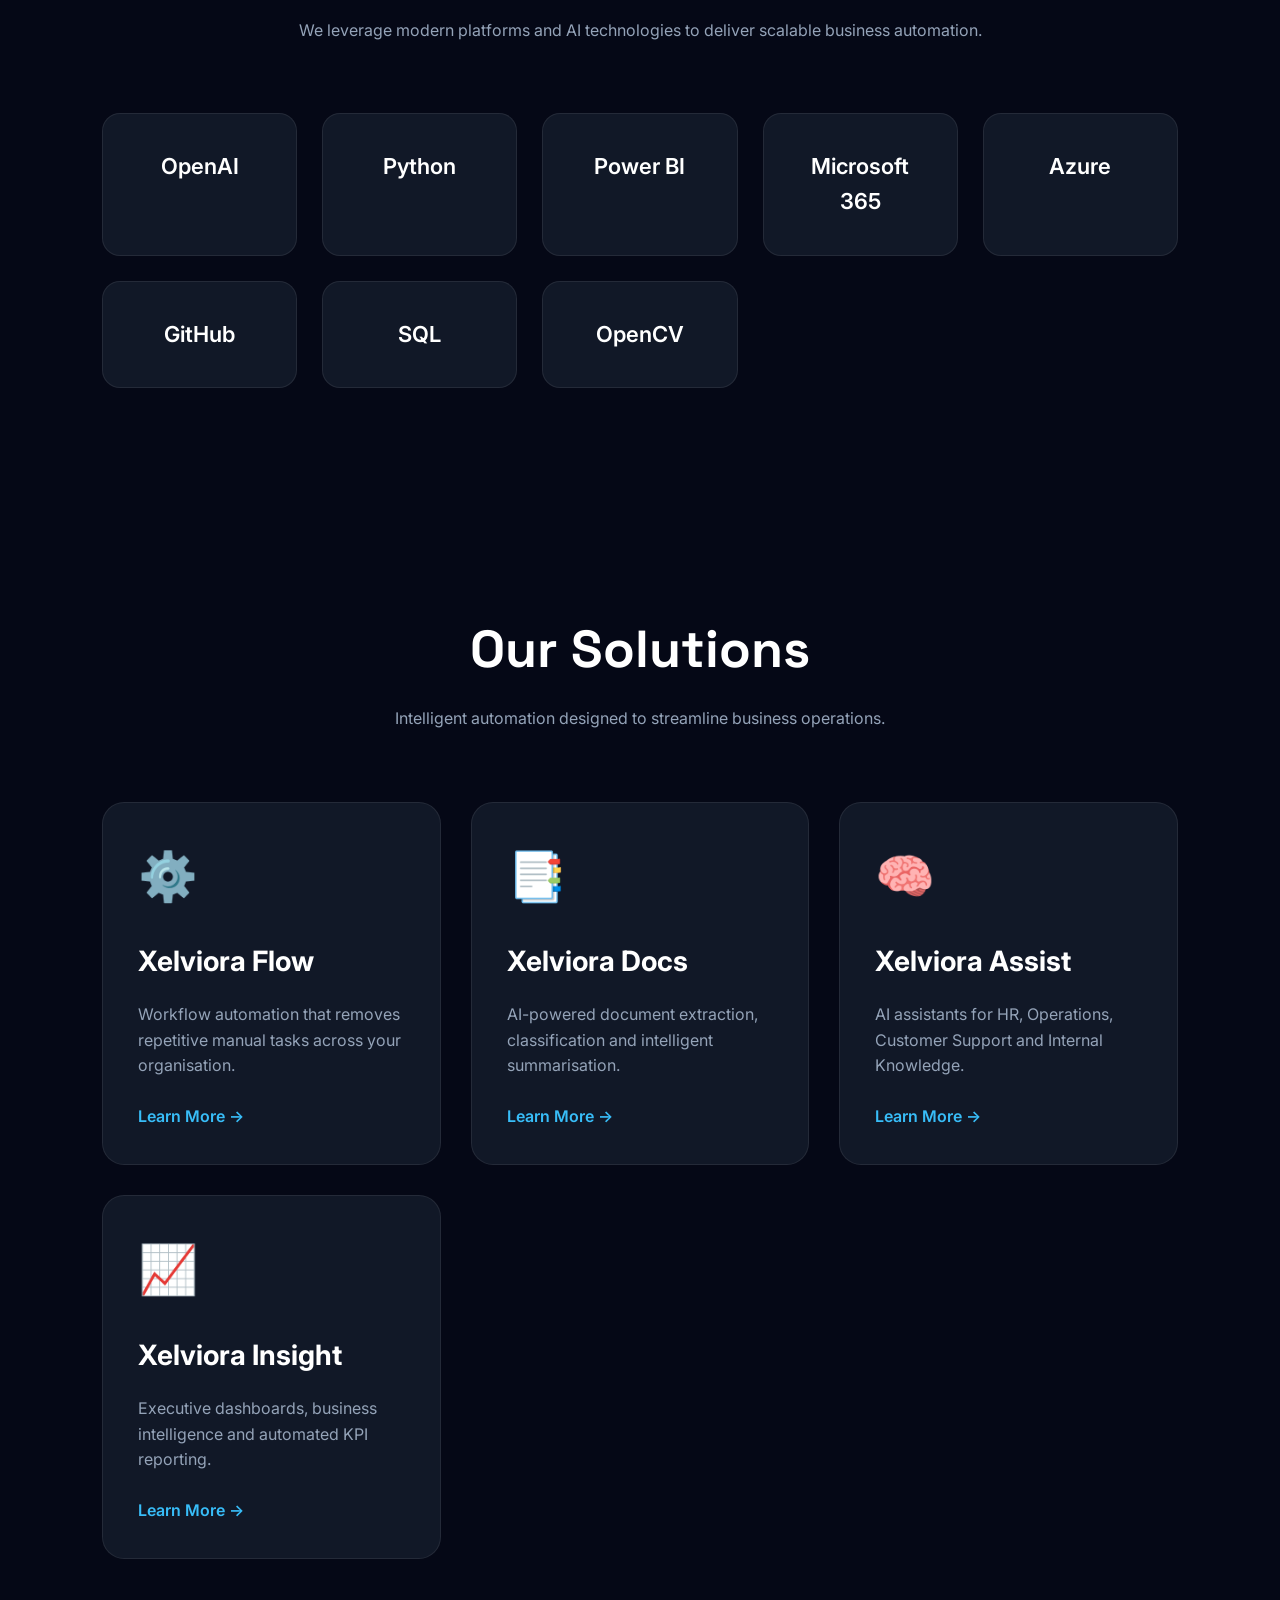
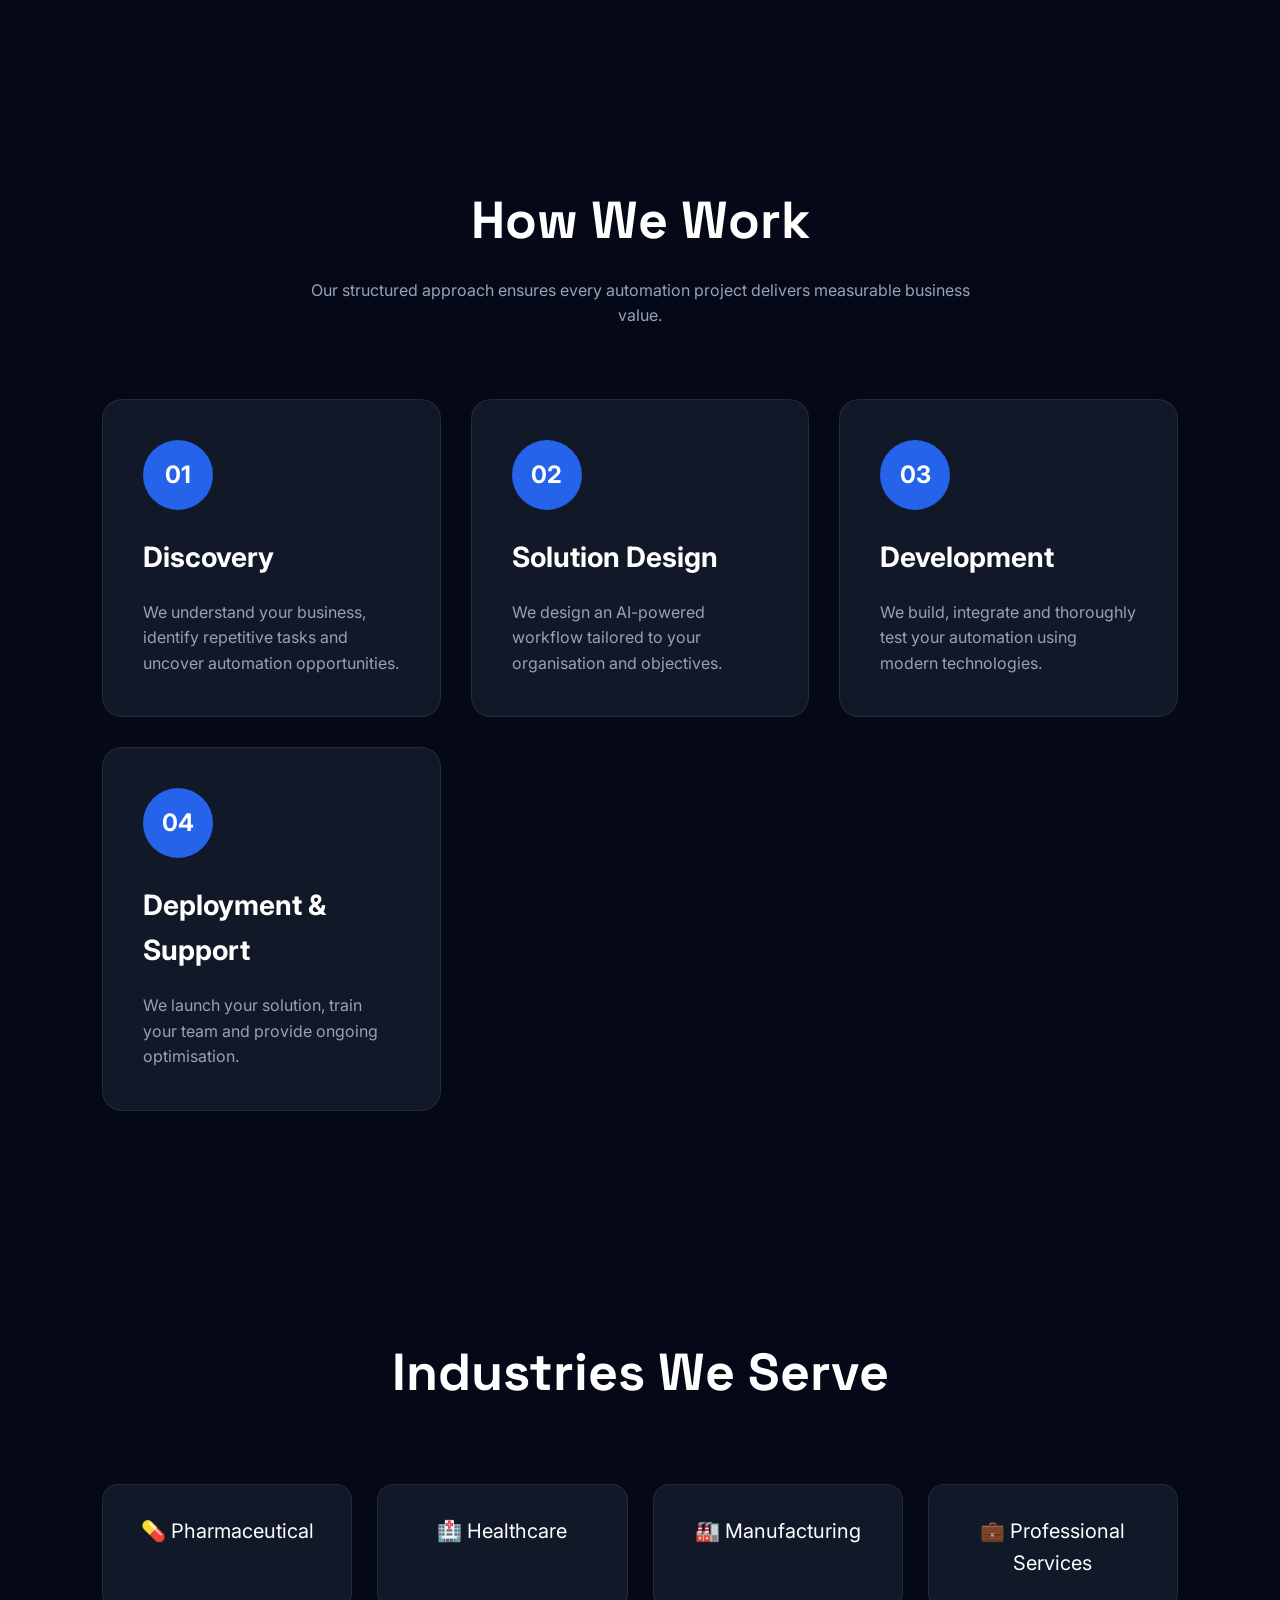
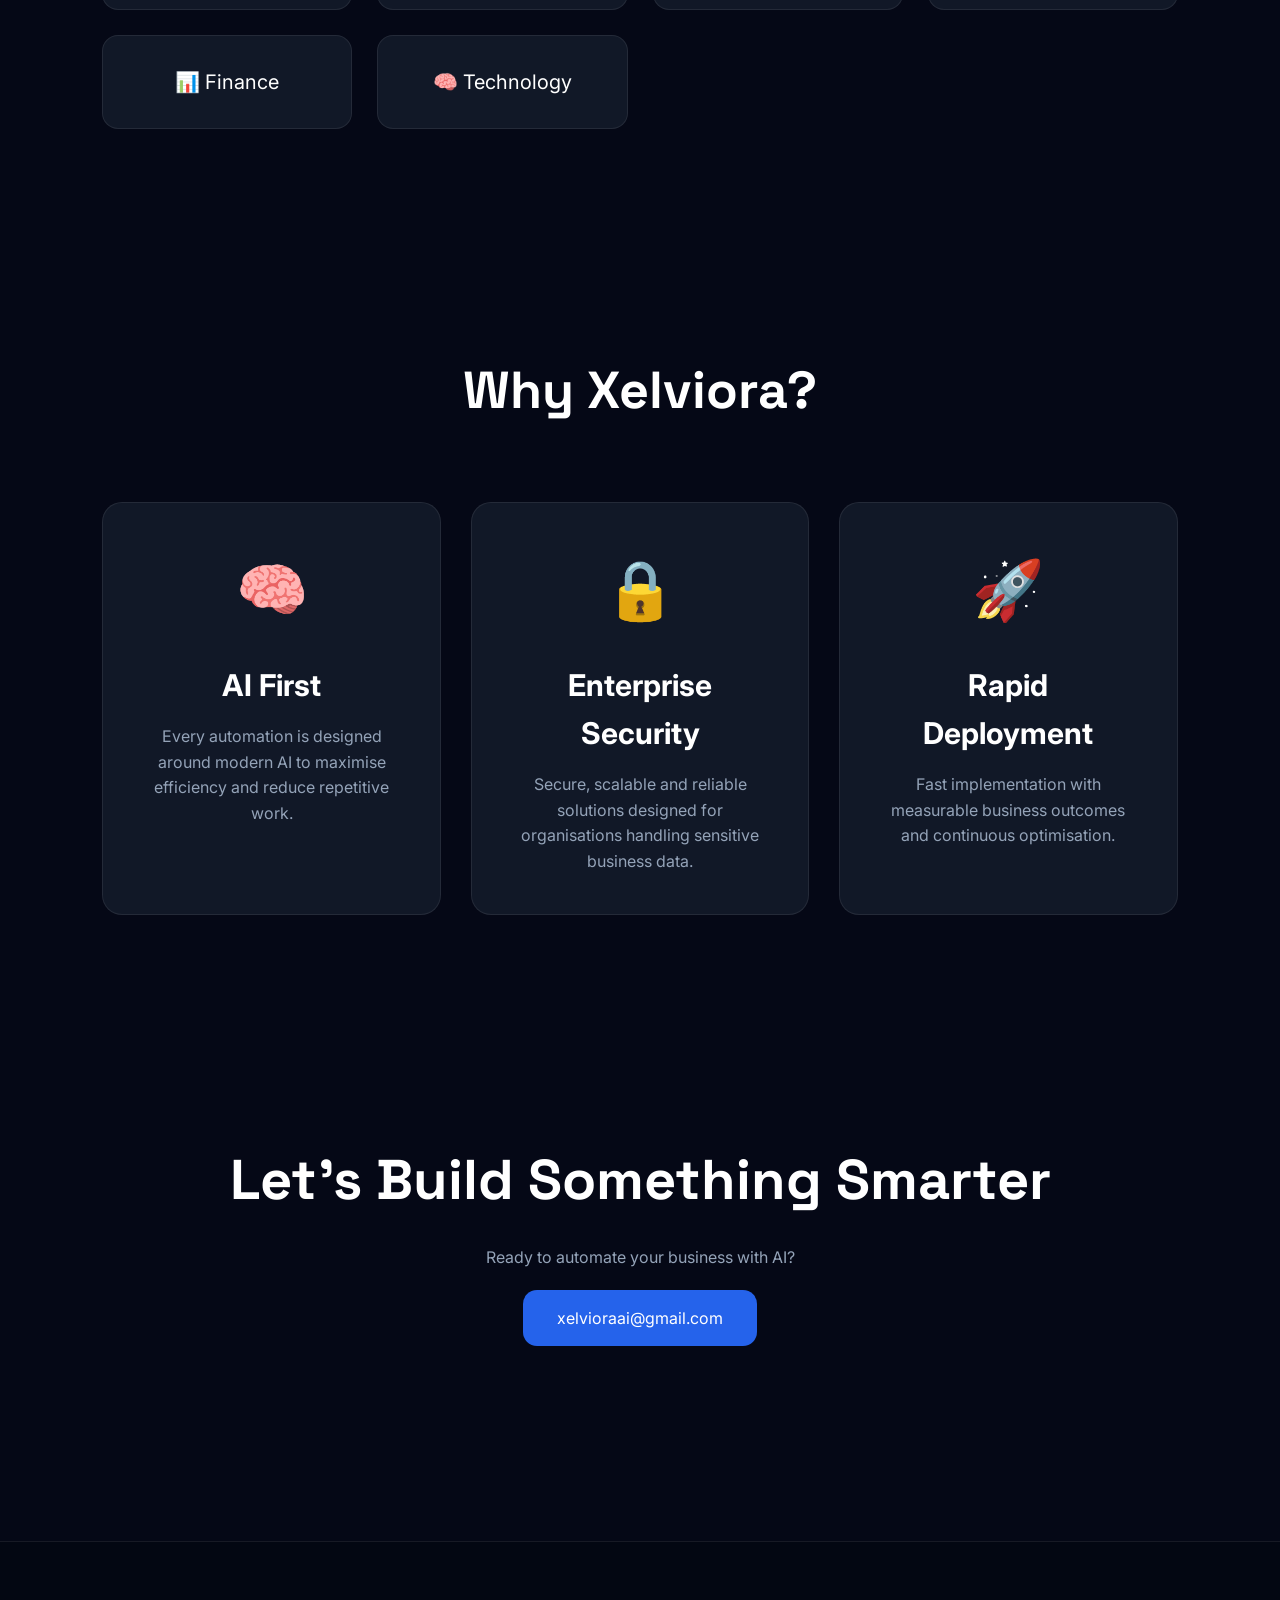
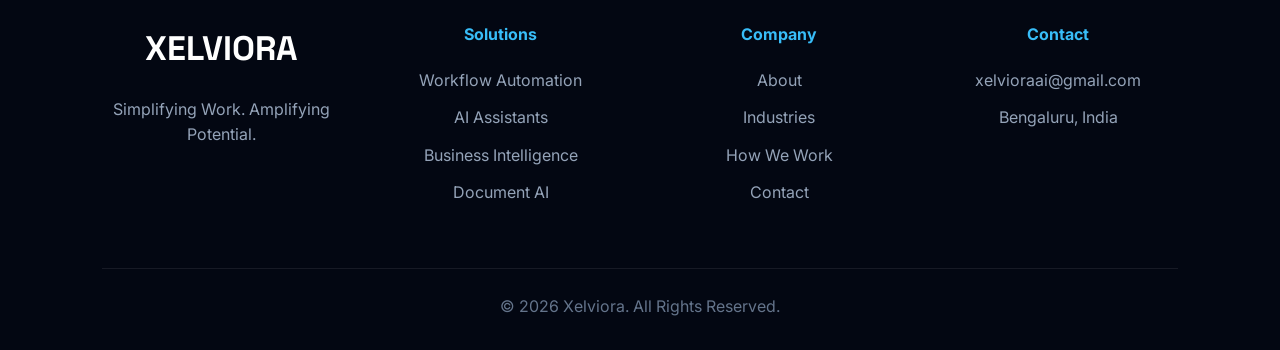
==== commit a740dd49: "Update index.html" ====
--- a/index.html
+++ b/index.html
@@ -33,6 +33,11 @@
             <div class="logo">
                 XELVIORA
             </div>
+            <button class="menu-toggle">
+
+        ☰
+
+    </button>
 
             <ul class="nav-links">
 
--- a/style.css
+++ b/style.css
@@ -131,16 +131,22 @@
 
 .nav-btn{
 
-    position:relative;
+    display:flex;
+    justify-content:center;
+    align-items:center;
 
     background:#2563EB;
     color:white;
 
-    padding:15px 70px 15px 28px;
+    padding:15px 28px;
 
     border-radius:12px;
 
     transition:.3s;
+
+    text-align:center;
+
+    white-space:nowrap;
 
 }
 
@@ -1615,3 +1621,117 @@
     border-color:#38BDF8;
 
 }
+/* ==========================================
+   NAV ACTIONS
+========================================== */
+
+.nav-actions{
+
+    display:flex;
+
+    align-items:center;
+
+    gap:18px;
+
+}
+
+.workspace-btn{
+
+    color:#E2E8F0;
+
+    font-weight:600;
+
+    transition:.3s;
+
+    padding:12px 18px;
+
+    border-radius:12px;
+
+    border:1px solid transparent;
+
+}
+
+.workspace-btn:hover{
+
+    color:#38BDF8;
+
+    border-color:rgba(56,189,248,.35);
+
+    background:rgba(56,189,248,.08);
+
+}
+/* ==========================================
+   MOBILE RESPONSIVE
+========================================== */
+
+@media (max-width:768px){
+
+    .nav-links{
+
+        display:none;
+
+    }
+
+    .navbar{
+
+        padding:18px 20px;
+
+    }
+
+    .logo{
+
+        font-size:28px;
+
+    }
+
+    .nav-actions{
+
+        gap:10px;
+
+    }
+
+    .workspace-btn{
+
+        font-size:14px;
+
+        padding:10px 14px;
+
+        white-space:nowrap;
+
+    }
+
+    .nav-btn{
+
+        display:none;
+
+    }
+
+    .hero h1{
+
+        font-size:58px;
+
+        line-height:1.05;
+
+    }
+
+    .hero p{
+
+        font-size:22px;
+
+    }
+
+    #xel{
+
+        width:110px;
+
+        height:110px;
+
+    }
+
+    #xel-message{
+
+        max-width:220px;
+
+    }
+
+}
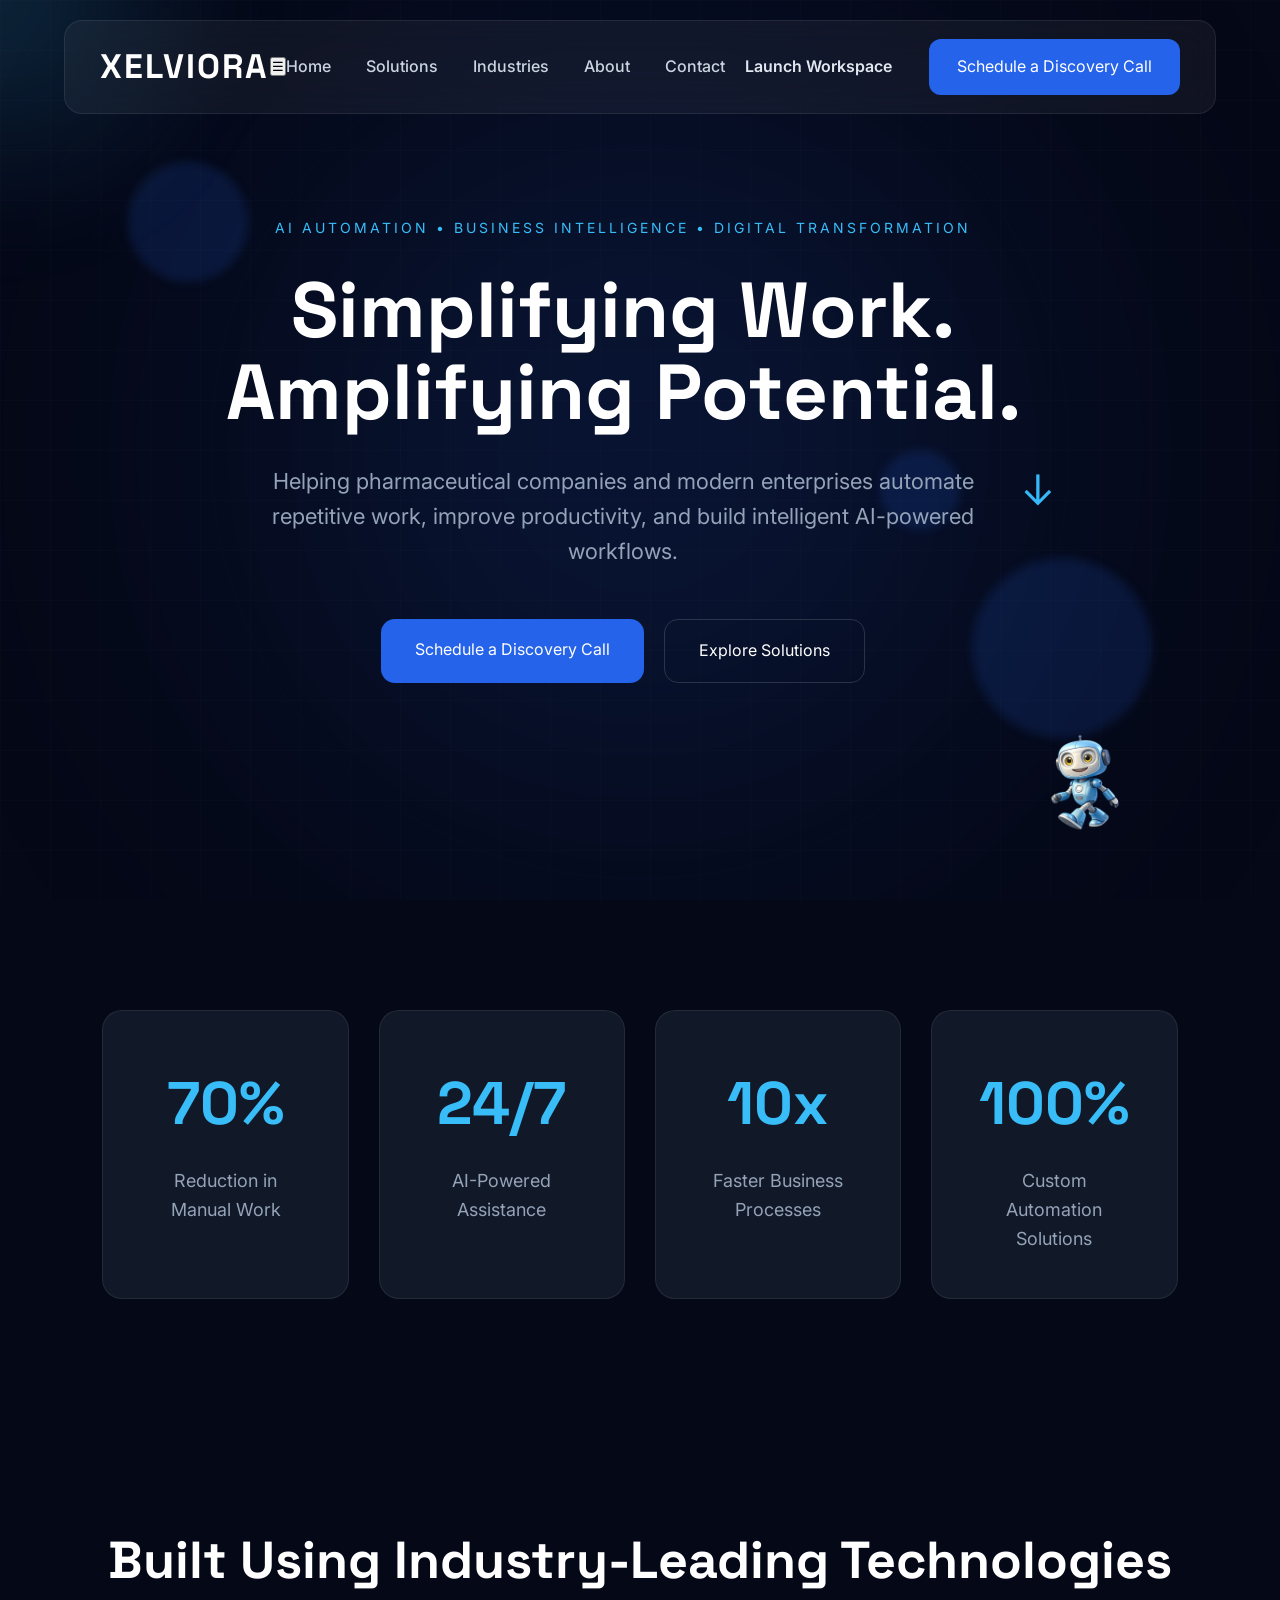
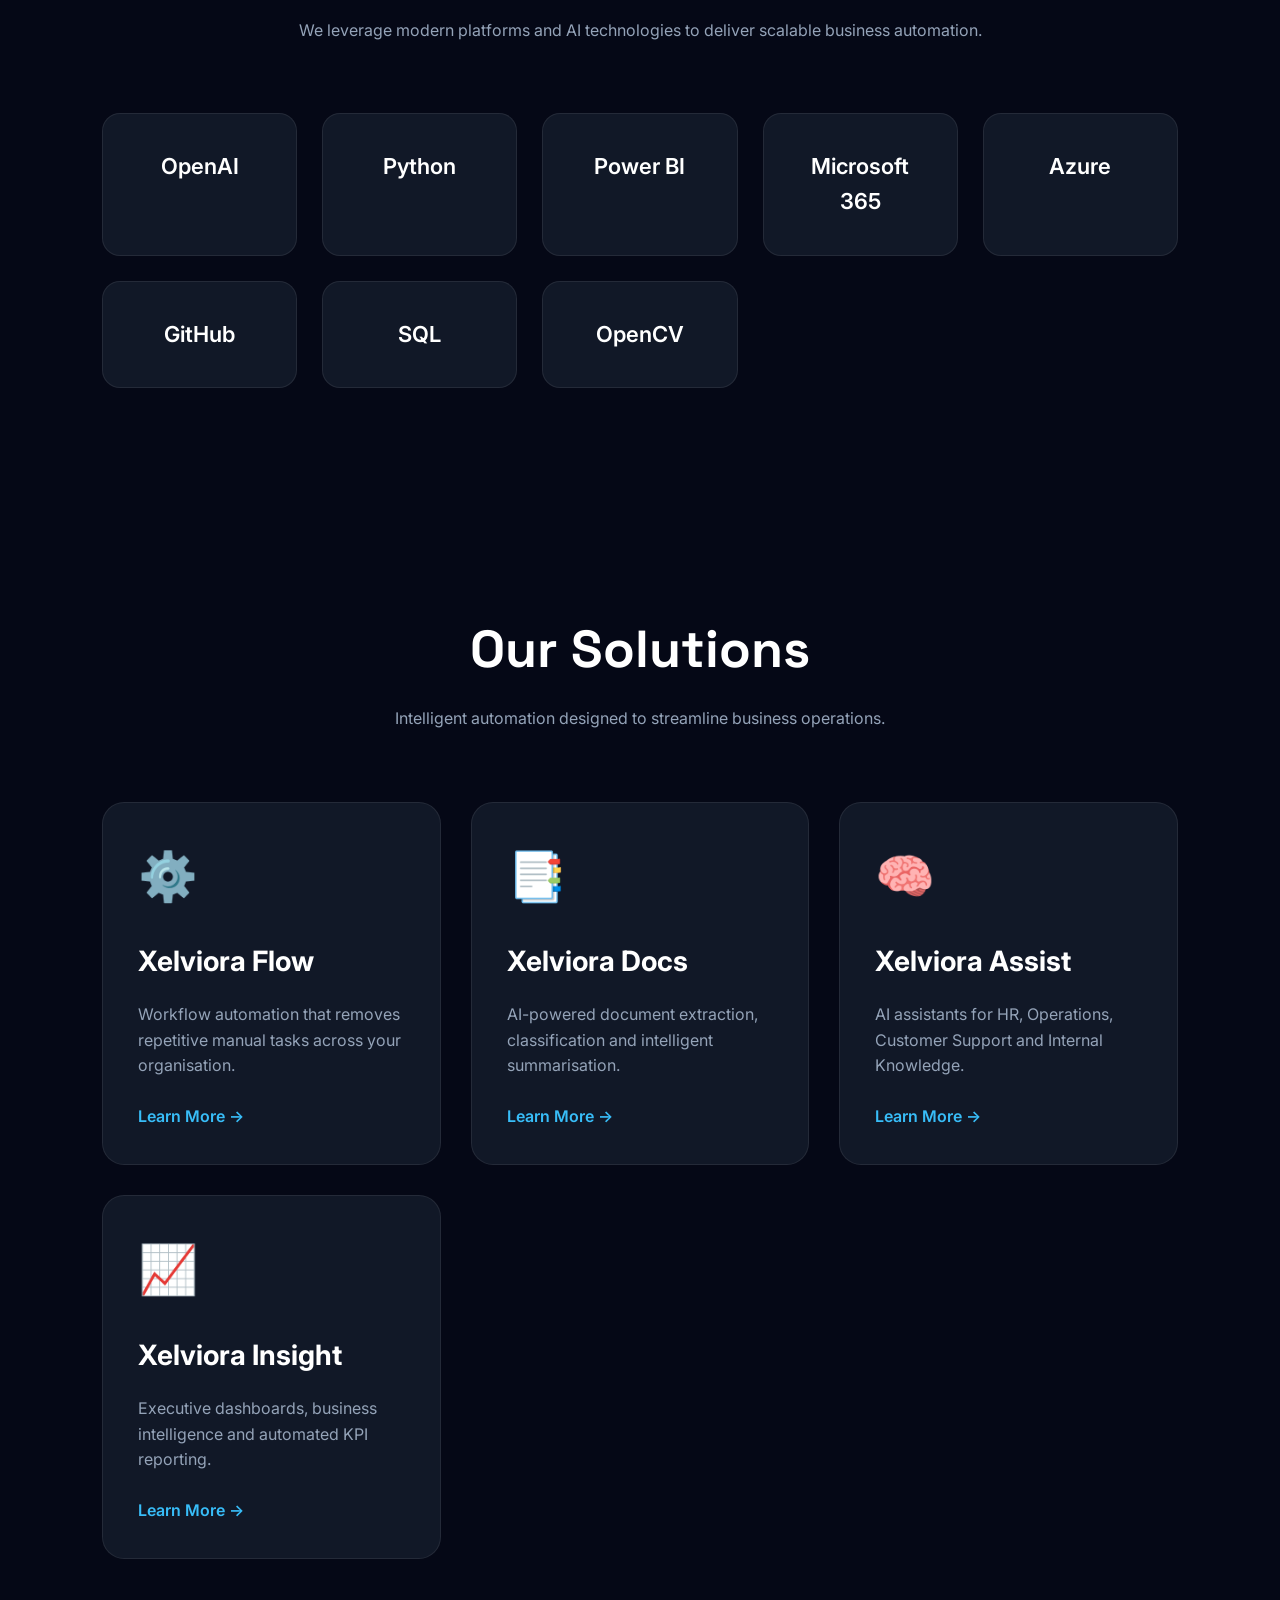
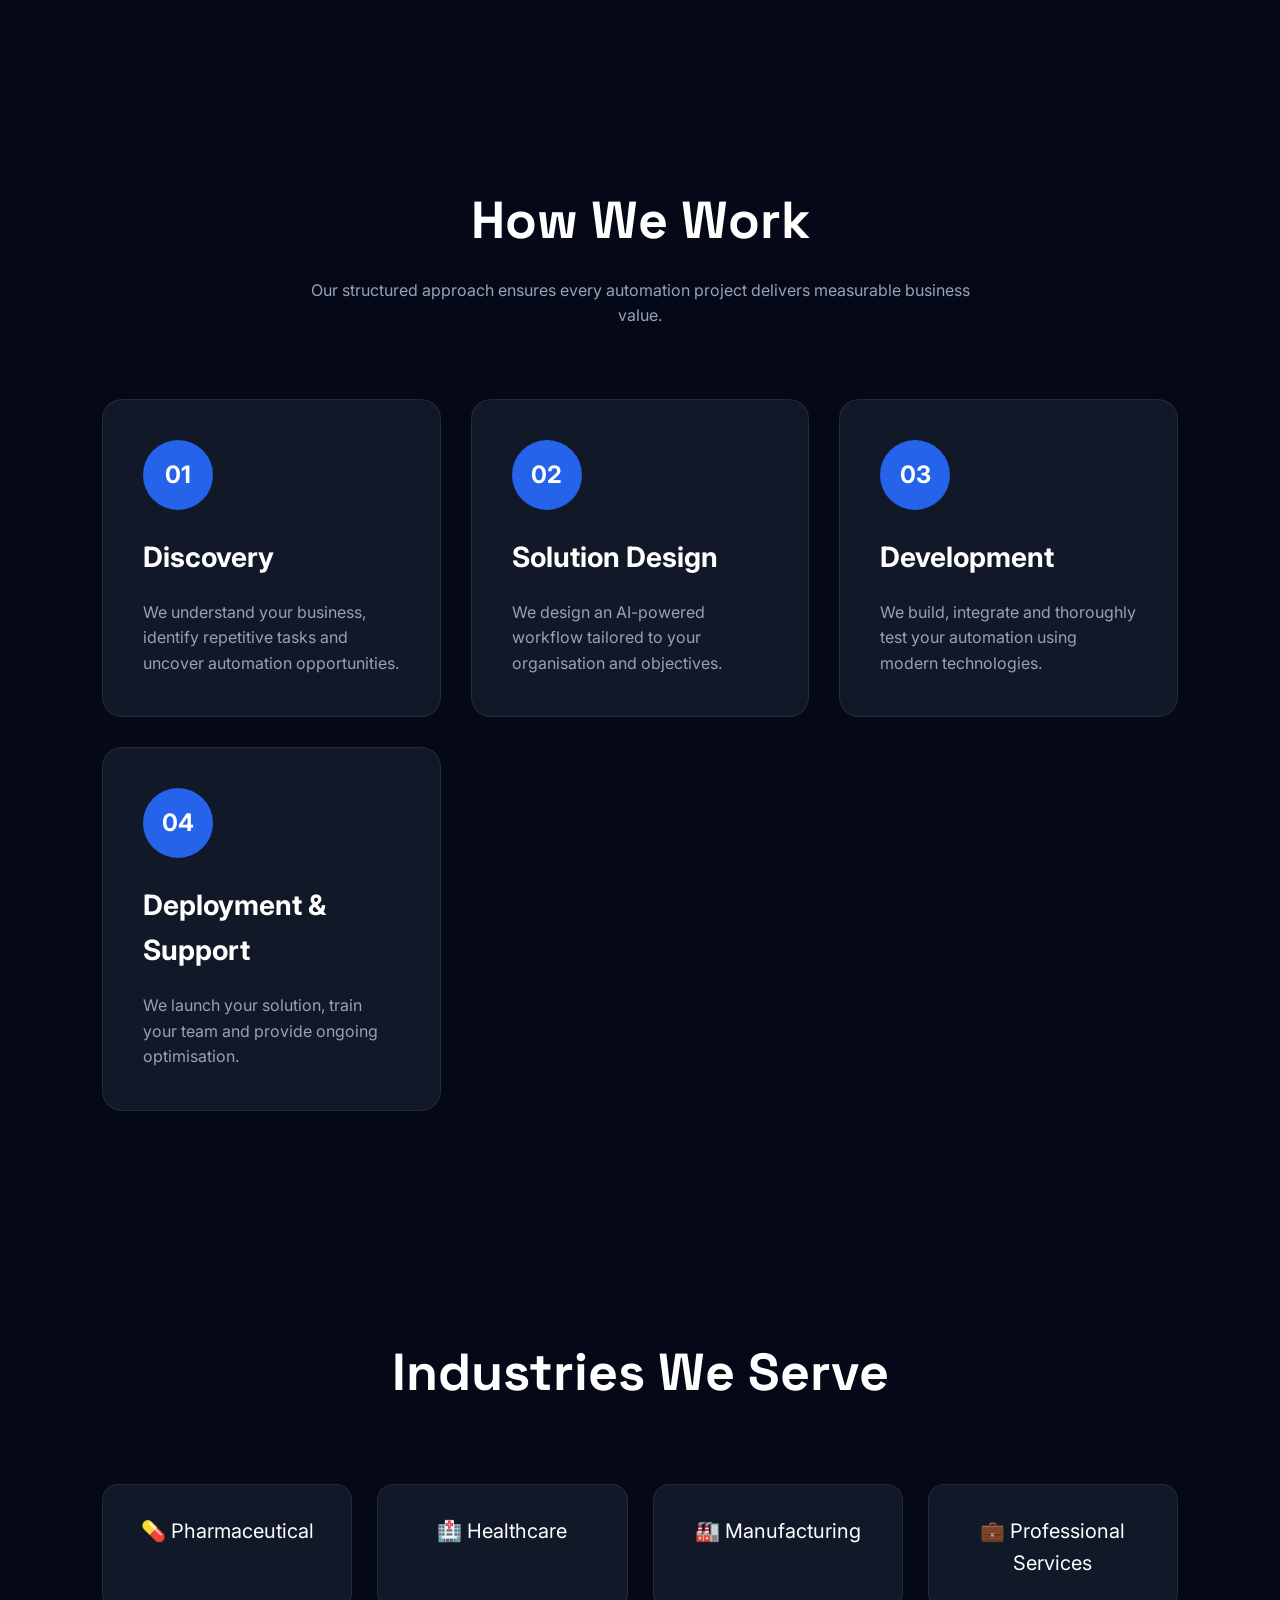
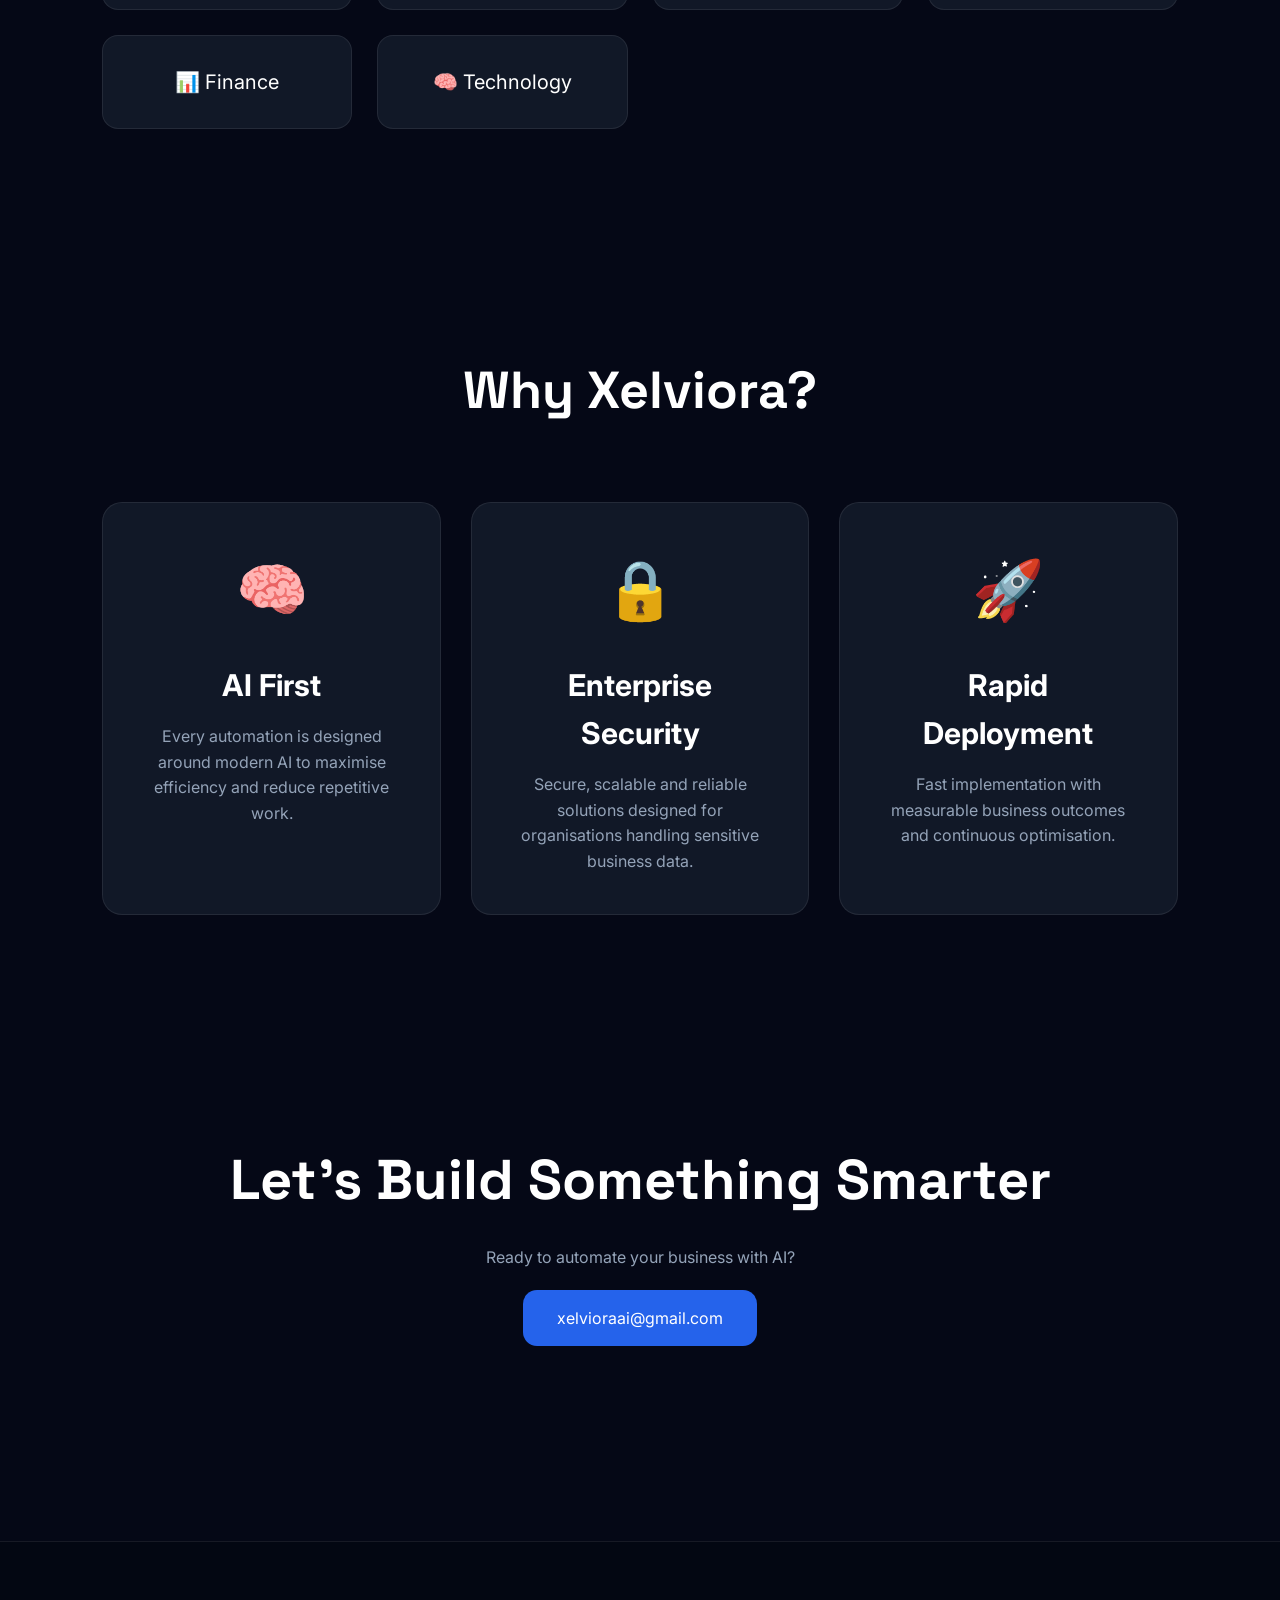
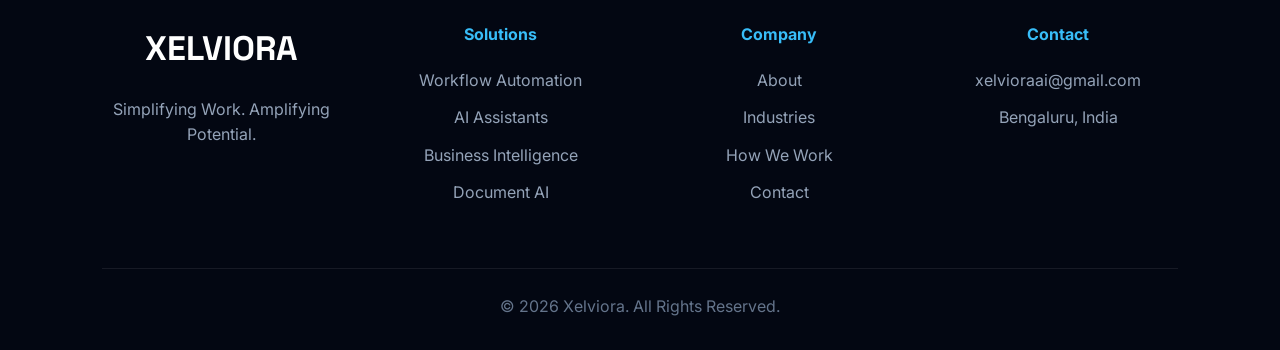
==== commit 3287b4a3: "Update index.html" ====
--- a/index.html
+++ b/index.html
@@ -26,52 +26,53 @@
 
     <!-- ================= NAVBAR ================= -->
 
-    <header>
-
-        <nav class="navbar">
-
-            <div class="logo">
-                XELVIORA
-            </div>
-            <button class="menu-toggle">
+   <nav class="navbar">
+
+    <div class="logo">
+
+        XELVIORA
+
+    </div>
+
+    <button class="menu-toggle" id="menu-toggle">
 
         ☰
 
     </button>
 
-            <ul class="nav-links">
-
-                <li><a href="#home">Home</a></li>
-
-                <li><a href="#solutions">Solutions</a></li>
-
-                <li><a href="#industries">Industries</a></li>
-
-                <li><a href="#about">About</a></li>
-
-                <li><a href="#contact">Contact</a></li>
-
-            </ul>
-
-            <div class="nav-actions">
-
-    <a href="login.html" class="workspace-btn">
-
-        Launch Workspace
-
-    </a>
-
-    <a href="#contact"
-       class="nav-btn"
-       id="discovery-btn">
-
-        Schedule a Discovery Call
-
-    </a>
-
-</div>
-
-        </nav>
+    <ul class="nav-links" id="nav-links">
+
+        <li><a href="#home">Home</a></li>
+
+        <li><a href="#solutions">Solutions</a></li>
+
+        <li><a href="#industries">Industries</a></li>
+
+        <li><a href="#about">About</a></li>
+
+        <li><a href="#contact">Contact</a></li>
+
+    </ul>
+
+    <div class="nav-actions">
+
+        <a href="login.html" class="workspace-btn">
+
+            Launch Workspace
+
+        </a>
+
+        <a href="#contact"
+           class="nav-btn"
+           id="discovery-btn">
+
+            Schedule a Discovery Call
+
+        </a>
+
+    </div>
+
+</nav>
 
     </header>
 
--- a/style.css
+++ b/style.css
@@ -1665,6 +1665,11 @@
 ========================================== */
 
 @media (max-width:768px){
+   .menu-toggle{
+
+        display:block;
+
+    }
 
     .nav-links{
 
@@ -1672,6 +1677,16 @@
 
     }
 
+    .workspace-btn{
+
+        display:none;
+
+    .nav-links{
+
+        display:none;
+
+    }
+
     .navbar{
 
         padding:18px 20px;
@@ -1735,3 +1750,22 @@
     }
 
 }
+/* ==========================================
+   MOBILE MENU
+========================================== */
+
+.menu-toggle{
+
+    display:none;
+
+    background:none;
+
+    border:none;
+
+    color:white;
+
+    font-size:32px;
+
+    cursor:pointer;
+
+}
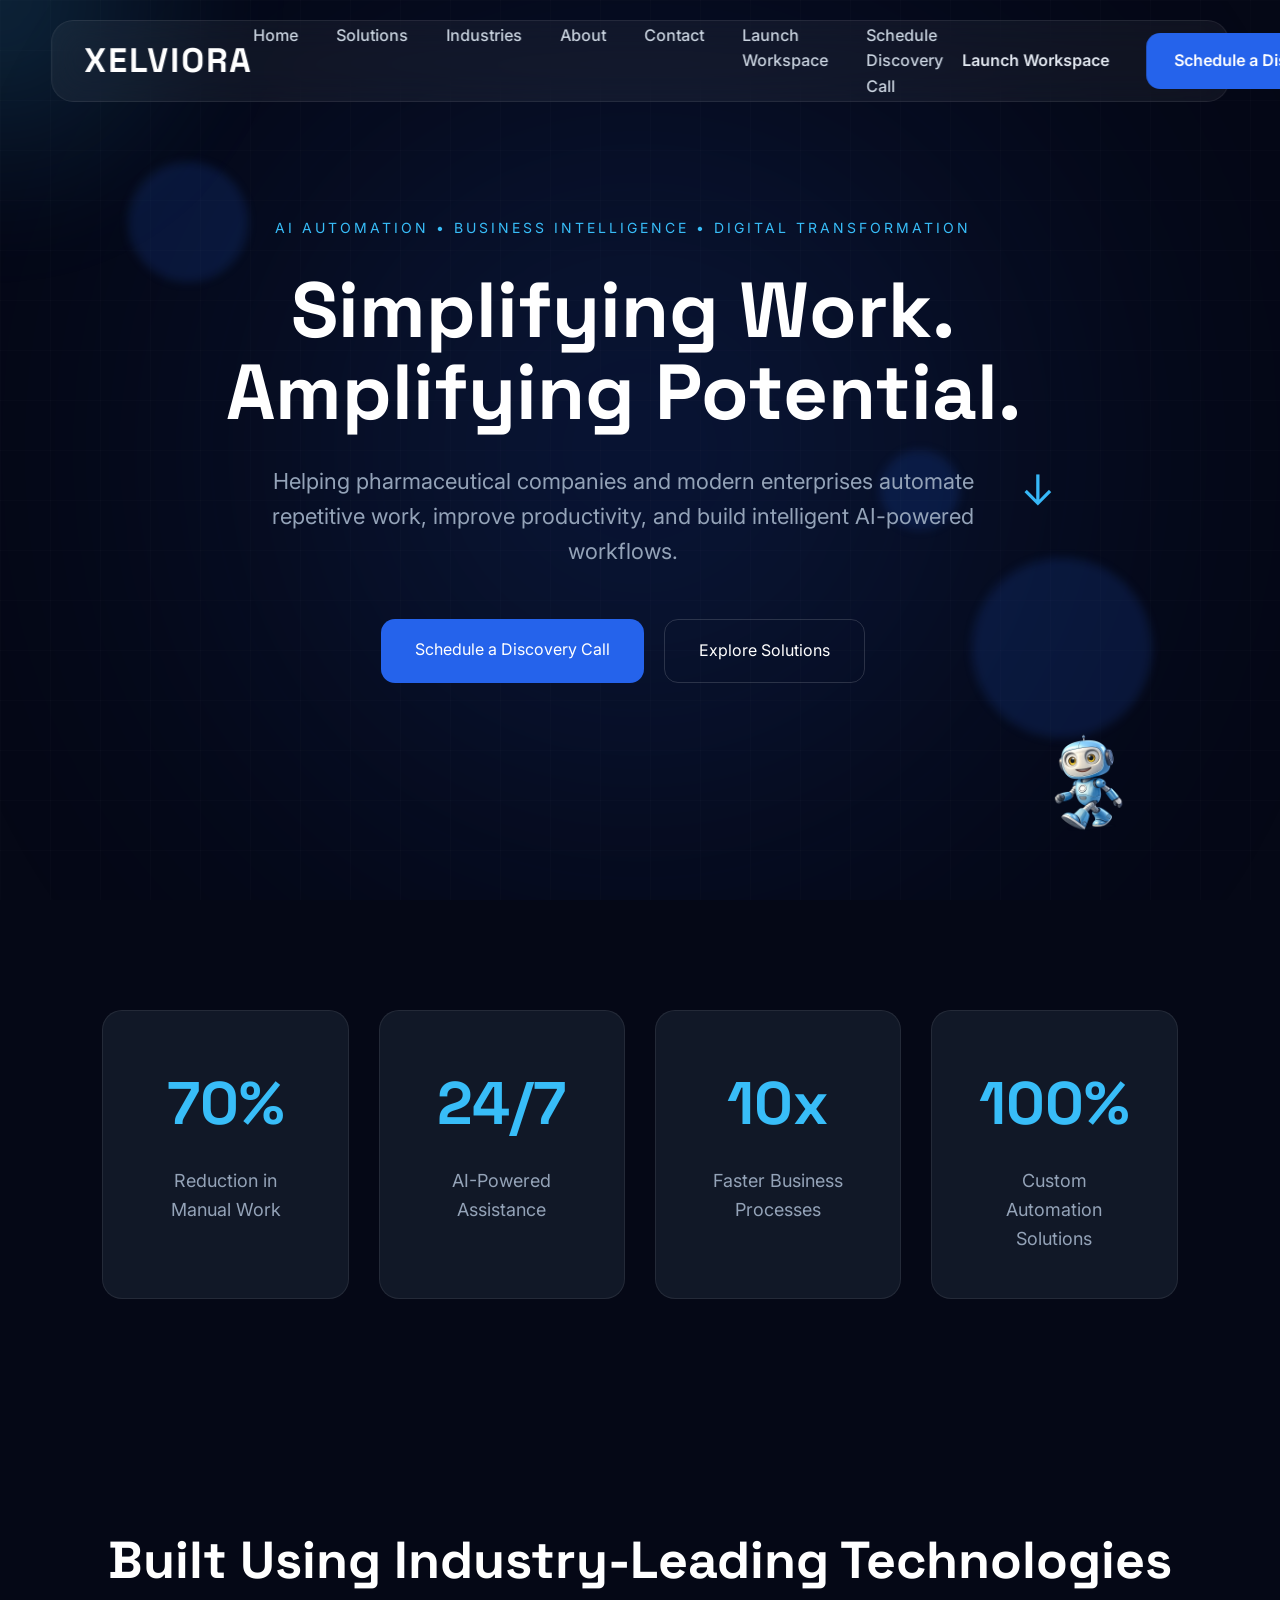
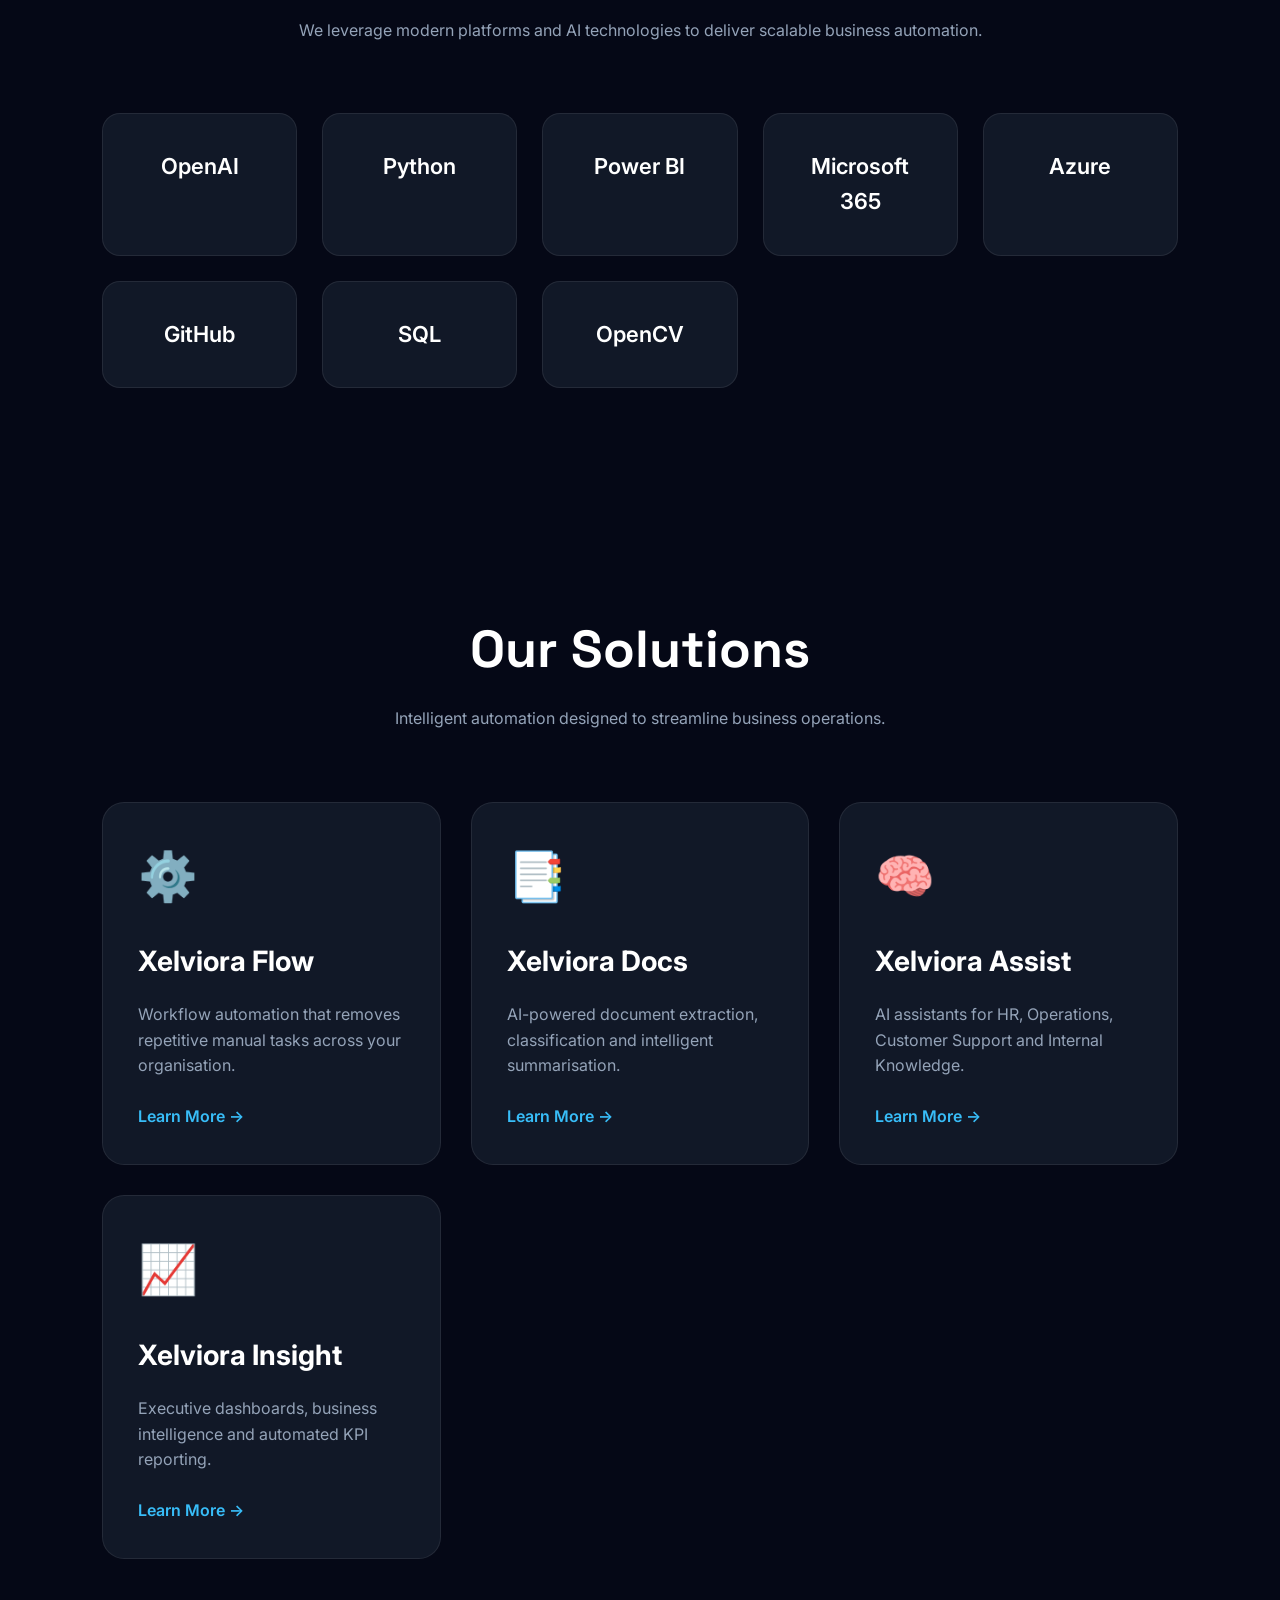
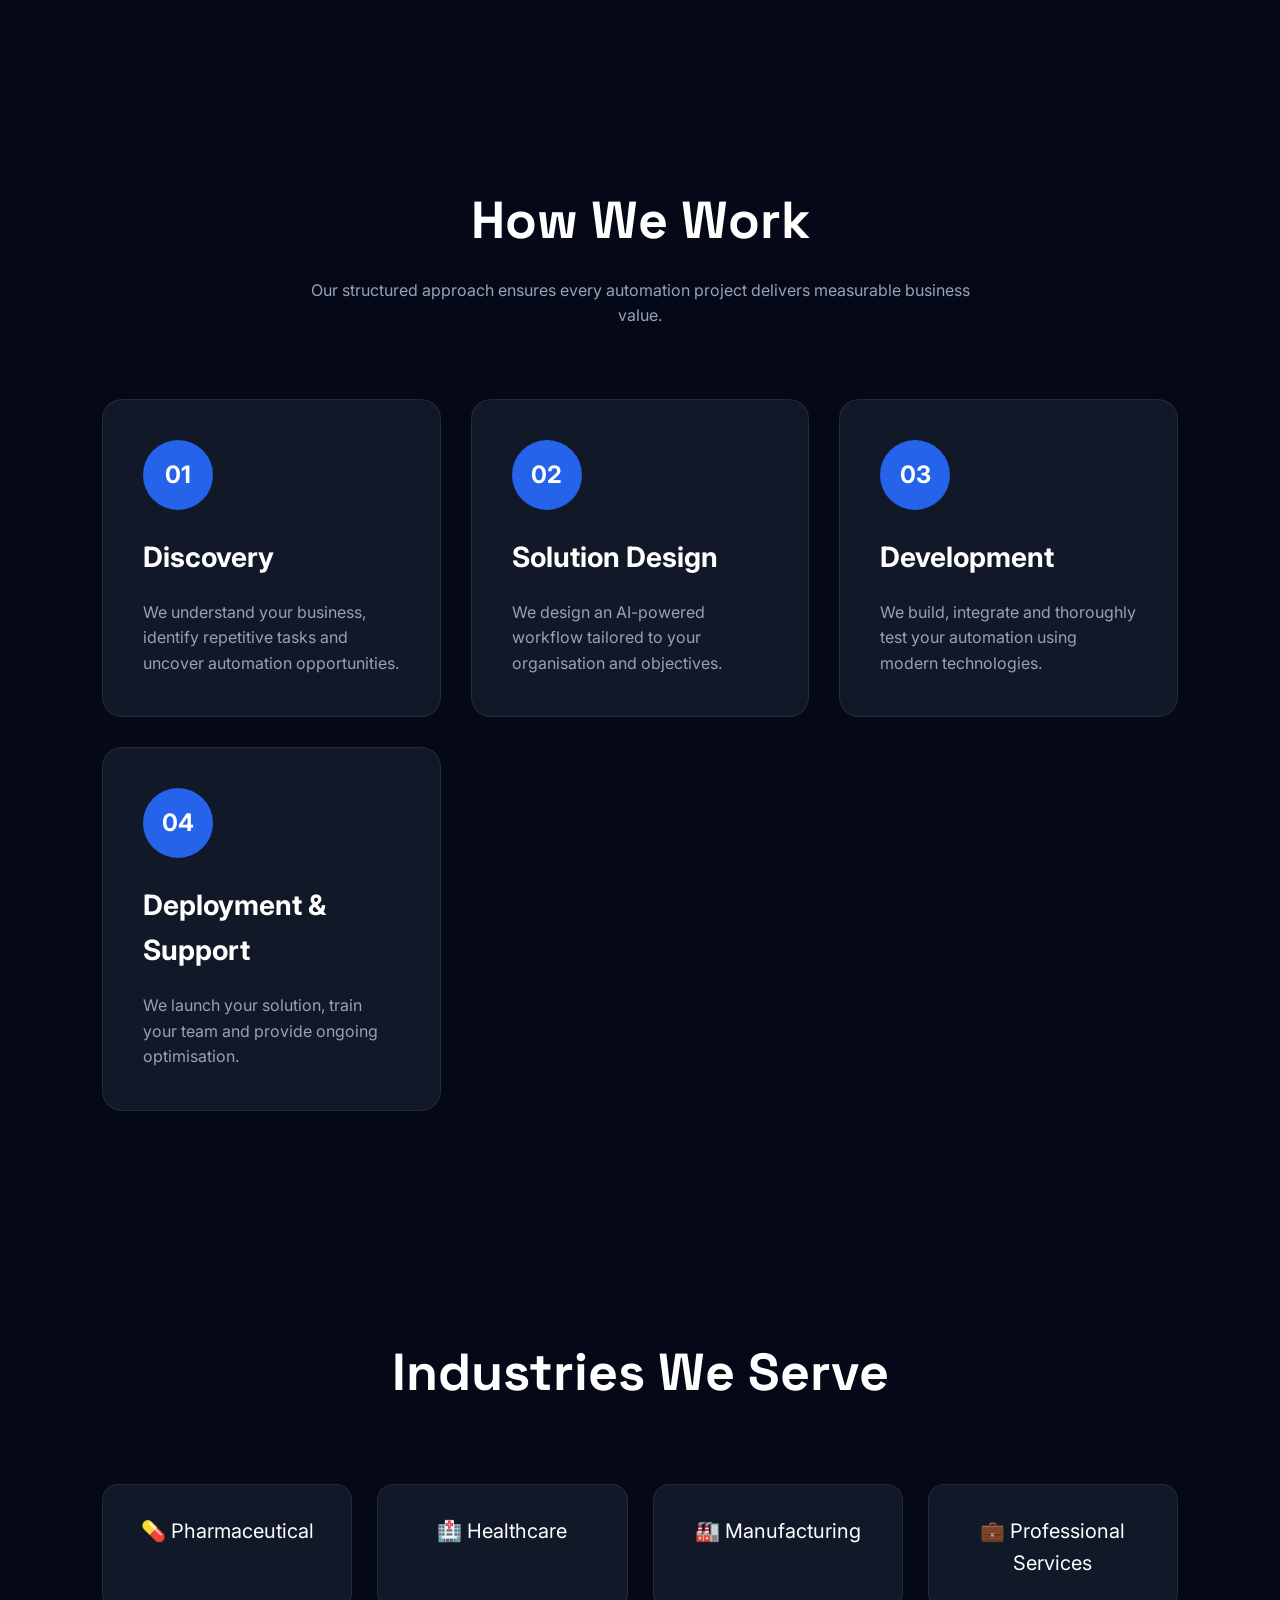
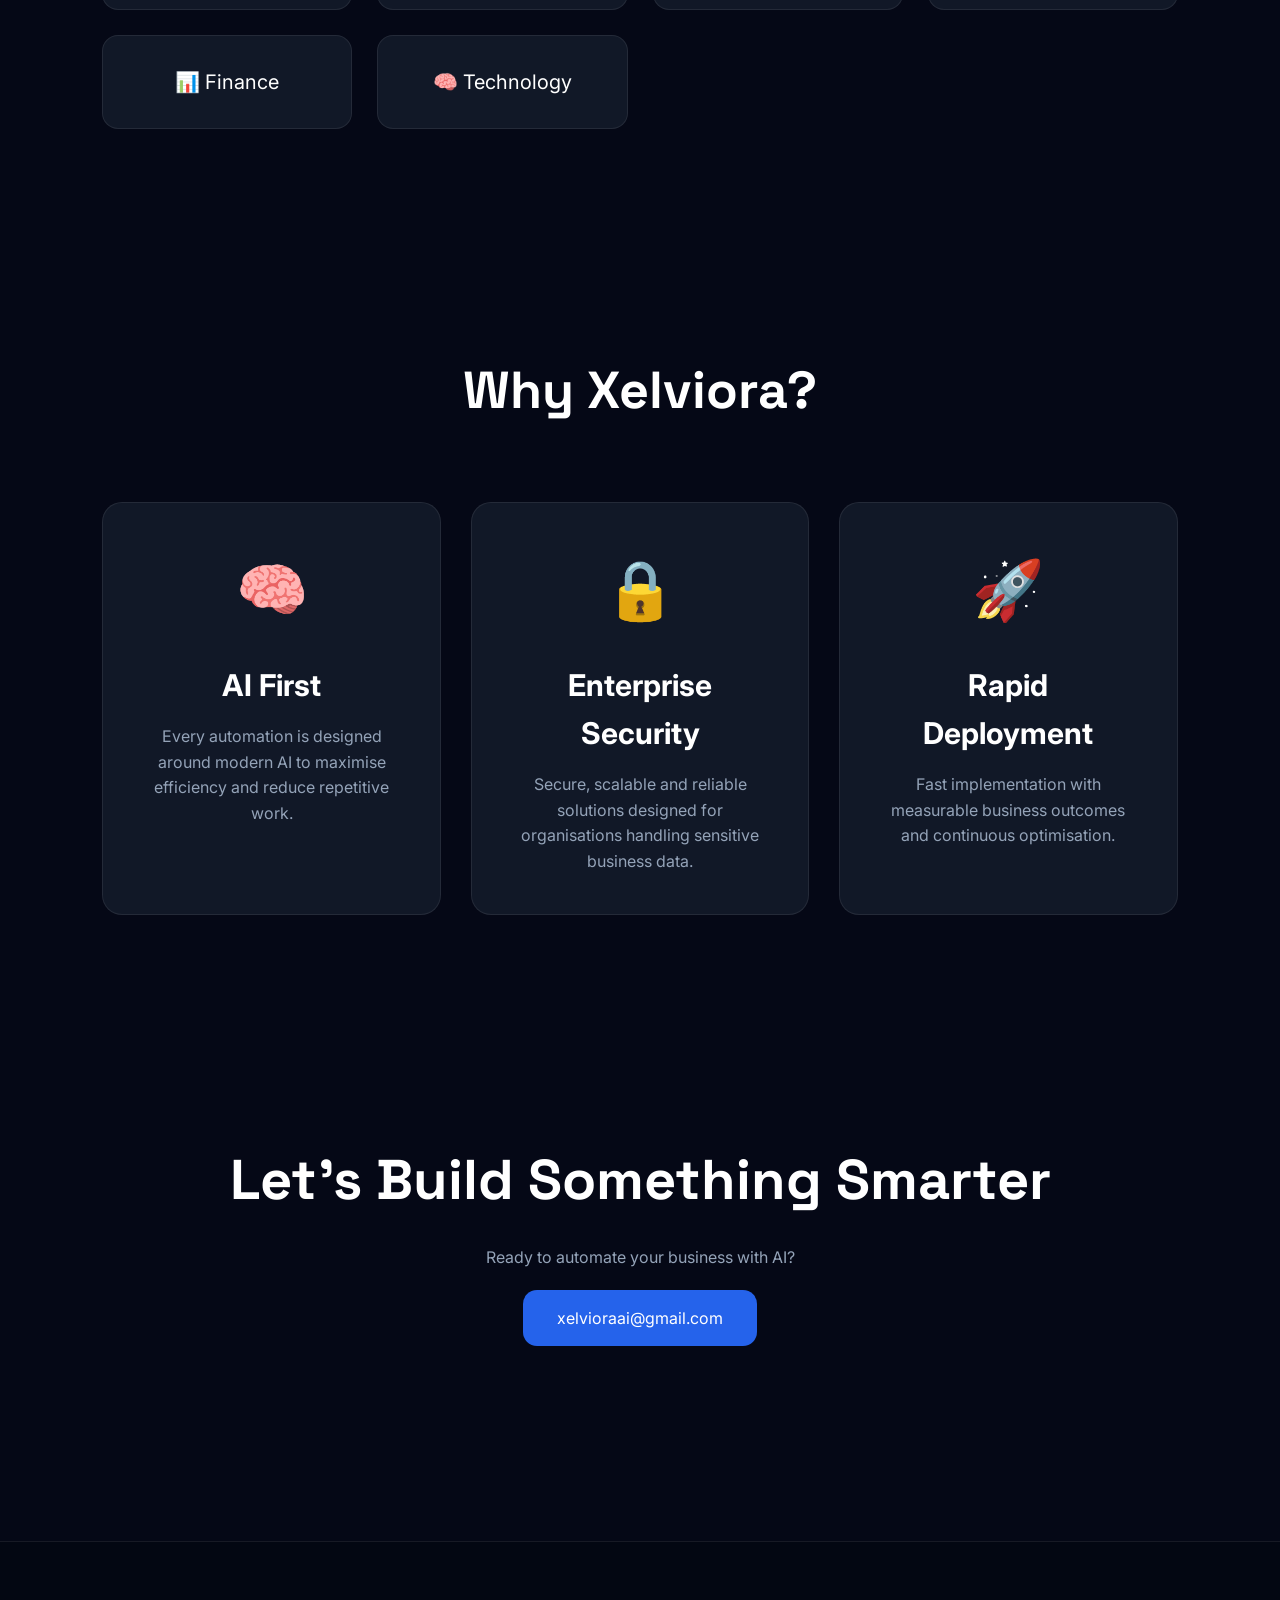
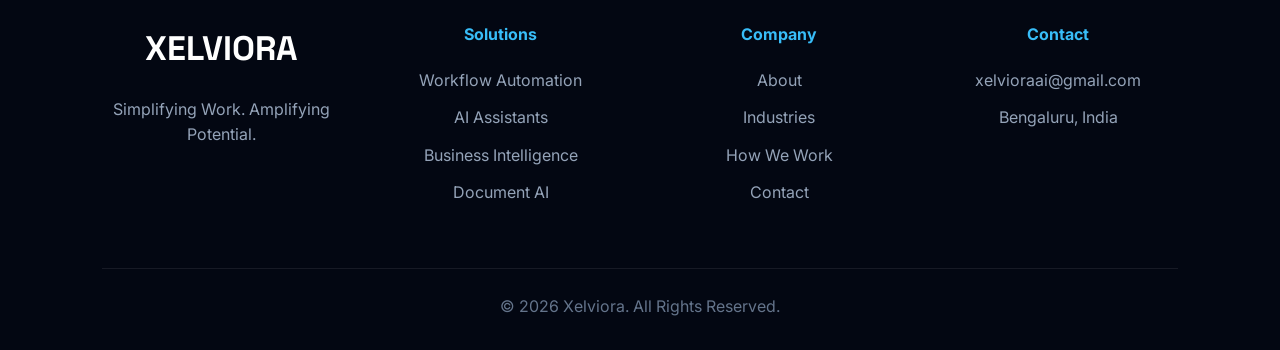
==== commit 2eb35727: "Update index.html" ====
--- a/index.html
+++ b/index.html
@@ -42,17 +42,29 @@
 
     <ul class="nav-links" id="nav-links">
 
-        <li><a href="#home">Home</a></li>
-
-        <li><a href="#solutions">Solutions</a></li>
-
-        <li><a href="#industries">Industries</a></li>
-
-        <li><a href="#about">About</a></li>
-
-        <li><a href="#contact">Contact</a></li>
-
-    </ul>
+    <li><a href="#home">Home</a></li>
+
+    <li><a href="#solutions">Solutions</a></li>
+
+    <li><a href="#industries">Industries</a></li>
+
+    <li><a href="#about">About</a></li>
+
+    <li><a href="#contact">Contact</a></li>
+
+    <li><a href="login.html">Launch Workspace</a></li>
+
+    <li>
+
+        <a href="#contact" class="mobile-demo">
+
+            Schedule Discovery Call
+
+        </a>
+
+    </li>
+
+</ul>
 
     <div class="nav-actions">
 
--- a/style.css
+++ b/style.css
@@ -30,123 +30,179 @@
     padding:110px 8%;
 }
 
-/* ===========================
+/* ==========================================
    NAVBAR
-=========================== */
+========================================== */
 
 .navbar{
 
     position:fixed;
+
     top:20px;
+
     left:50%;
+
     transform:translateX(-50%);
-    width:90%;
-    max-width:1400px;
+
+    width:92%;
+
+    max-width:1450px;
+
+    height:82px;
 
     display:flex;
+
+    align-items:center;
+
     justify-content:space-between;
+
+    padding:0 32px;
+
+    background:rgba(255,255,255,.05);
+
+    backdrop-filter:blur(18px);
+
+    border:1px solid rgba(255,255,255,.08);
+
+    border-radius:22px;
+
+    z-index:999;
+
+}
+
+.logo{
+
+    color:white;
+
+    font-size:34px;
+
+    font-weight:800;
+
+    letter-spacing:2px;
+
+    font-family:'Space Grotesk',sans-serif;
+
+}
+
+.nav-links{
+
+    display:flex;
+
+    gap:38px;
+
+    list-style:none;
+
+    margin:0;
+
+    padding:0;
+
+}
+
+.nav-links li{
+
+    list-style:none;
+
+}
+
+.nav-links a{
+
+    color:#CBD5E1;
+
+    text-decoration:none;
+
+    font-weight:500;
+
+    transition:.3s;
+
+}
+
+.nav-links a:hover{
+
+    color:#38BDF8;
+
+}
+
+.nav-actions{
+
+    display:flex;
+
     align-items:center;
 
-    padding:18px 35px;
-
-    background:rgba(255,255,255,.05);
-
-    backdrop-filter:blur(18px);
-
-    border:1px solid rgba(255,255,255,.08);
-
-    border-radius:18px;
-
-    z-index:999;
-
-}
-
-.logo{
-
-    font-size:34px;
-    font-weight:700;
-    font-family:'Space Grotesk',sans-serif;
-    letter-spacing:2px;
-
-}
-
-.nav-links{
+    gap:16px;
+
+}
+
+.workspace-btn{
+
+    padding:12px 18px;
+
+    border-radius:12px;
+
+    color:#E2E8F0;
+
+    text-decoration:none;
+
+    transition:.3s;
+
+    font-weight:600;
+
+    white-space:nowrap;
+
+}
+
+.workspace-btn:hover{
+
+    color:#38BDF8;
+
+    background:rgba(56,189,248,.08);
+
+}
+
+.nav-btn{
 
     display:flex;
-    gap:35px;
-    list-style:none;
-
-}
-
-.nav-links a{
-
-    color:#CBD5E1;
+
+    justify-content:center;
+
+    align-items:center;
+
+    text-decoration:none;
+
+    white-space:nowrap;
+
+    background:#2563EB;
+
+    color:white;
+
+    padding:15px 28px;
+
+    border-radius:14px;
 
     transition:.3s;
 
-    position:relative;
-
-    font-weight:500;
-
-}
-.nav-links a::after{
-
-content:"";
-
-position:absolute;
-
-left:0;
-
-bottom:-8px;
-
-width:0;
-
-height:2px;
-
-background:#38BDF8;
-
-transition:.3s;
-
-}
-
-.nav-links a:hover::after,
-
-.nav-links a.active::after{
-
-width:100%;
-
-}
-
-.nav-links a.active{
-
-color:#38BDF8;
-
-}
-
-.nav-links a:hover{
-
-    color:#38BDF8;
-
-}
-
-.nav-btn{
-
-    display:flex;
-    justify-content:center;
-    align-items:center;
-
-    background:#2563EB;
+    font-weight:600;
+
+}
+
+.nav-btn:hover{
+
+    background:#1D4ED8;
+
+}
+
+.menu-toggle{
+
+    display:none;
+
+    background:none;
+
+    border:none;
+
     color:white;
 
-    padding:15px 28px;
-
-    border-radius:12px;
-
-    transition:.3s;
-
-    text-align:center;
-
-    white-space:nowrap;
+    font-size:32px;
+
+    cursor:pointer;
 
 }
 
@@ -1769,3 +1825,96 @@
     cursor:pointer;
 
 }
+/* ==========================================
+   MOBILE NAVBAR
+========================================== */
+
+@media (max-width:900px){
+
+    .menu-toggle{
+
+        display:block;
+
+        order:3;
+
+    }
+
+    .nav-links{
+
+        position:fixed;
+
+        top:0;
+
+        right:-100%;
+
+        width:280px;
+
+        height:100vh;
+
+        background:#08111F;
+
+        display:flex;
+
+        flex-direction:column;
+
+        justify-content:flex-start;
+
+        align-items:flex-start;
+
+        gap:28px;
+
+        padding:120px 40px;
+
+        transition:.35s ease;
+
+        border-left:1px solid rgba(255,255,255,.08);
+
+        z-index:1001;
+
+    }
+
+    .nav-links.active{
+
+        right:0;
+
+    }
+
+    .nav-links a{
+
+        font-size:20px;
+
+    }
+
+    .nav-actions{
+
+        margin-left:auto;
+
+    }
+
+    .nav-btn{
+
+        display:none;
+
+    }
+
+    .workspace-btn{
+
+        display:none;
+
+    }
+
+    .logo{
+
+        font-size:28px;
+
+    }
+
+    .navbar{
+
+        padding:0 20px;
+
+        height:74px;
+
+    }
+
+}
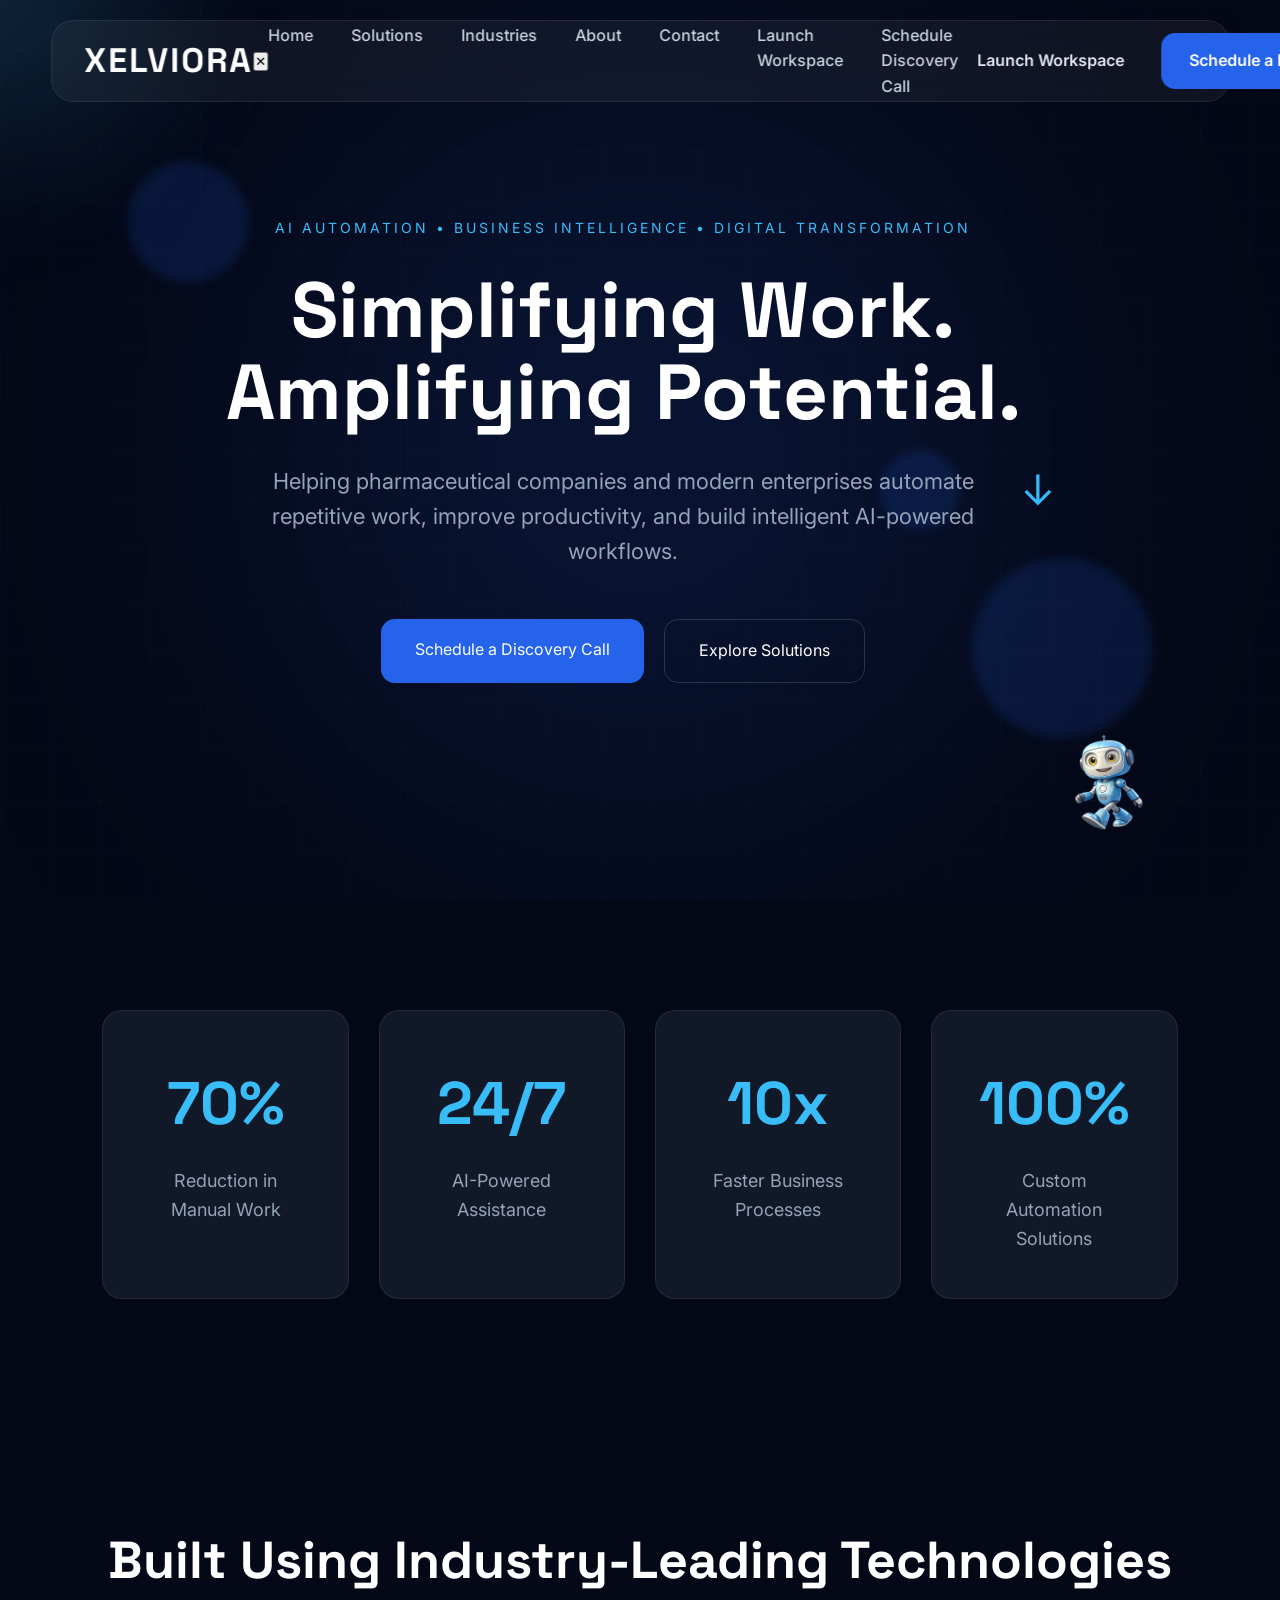
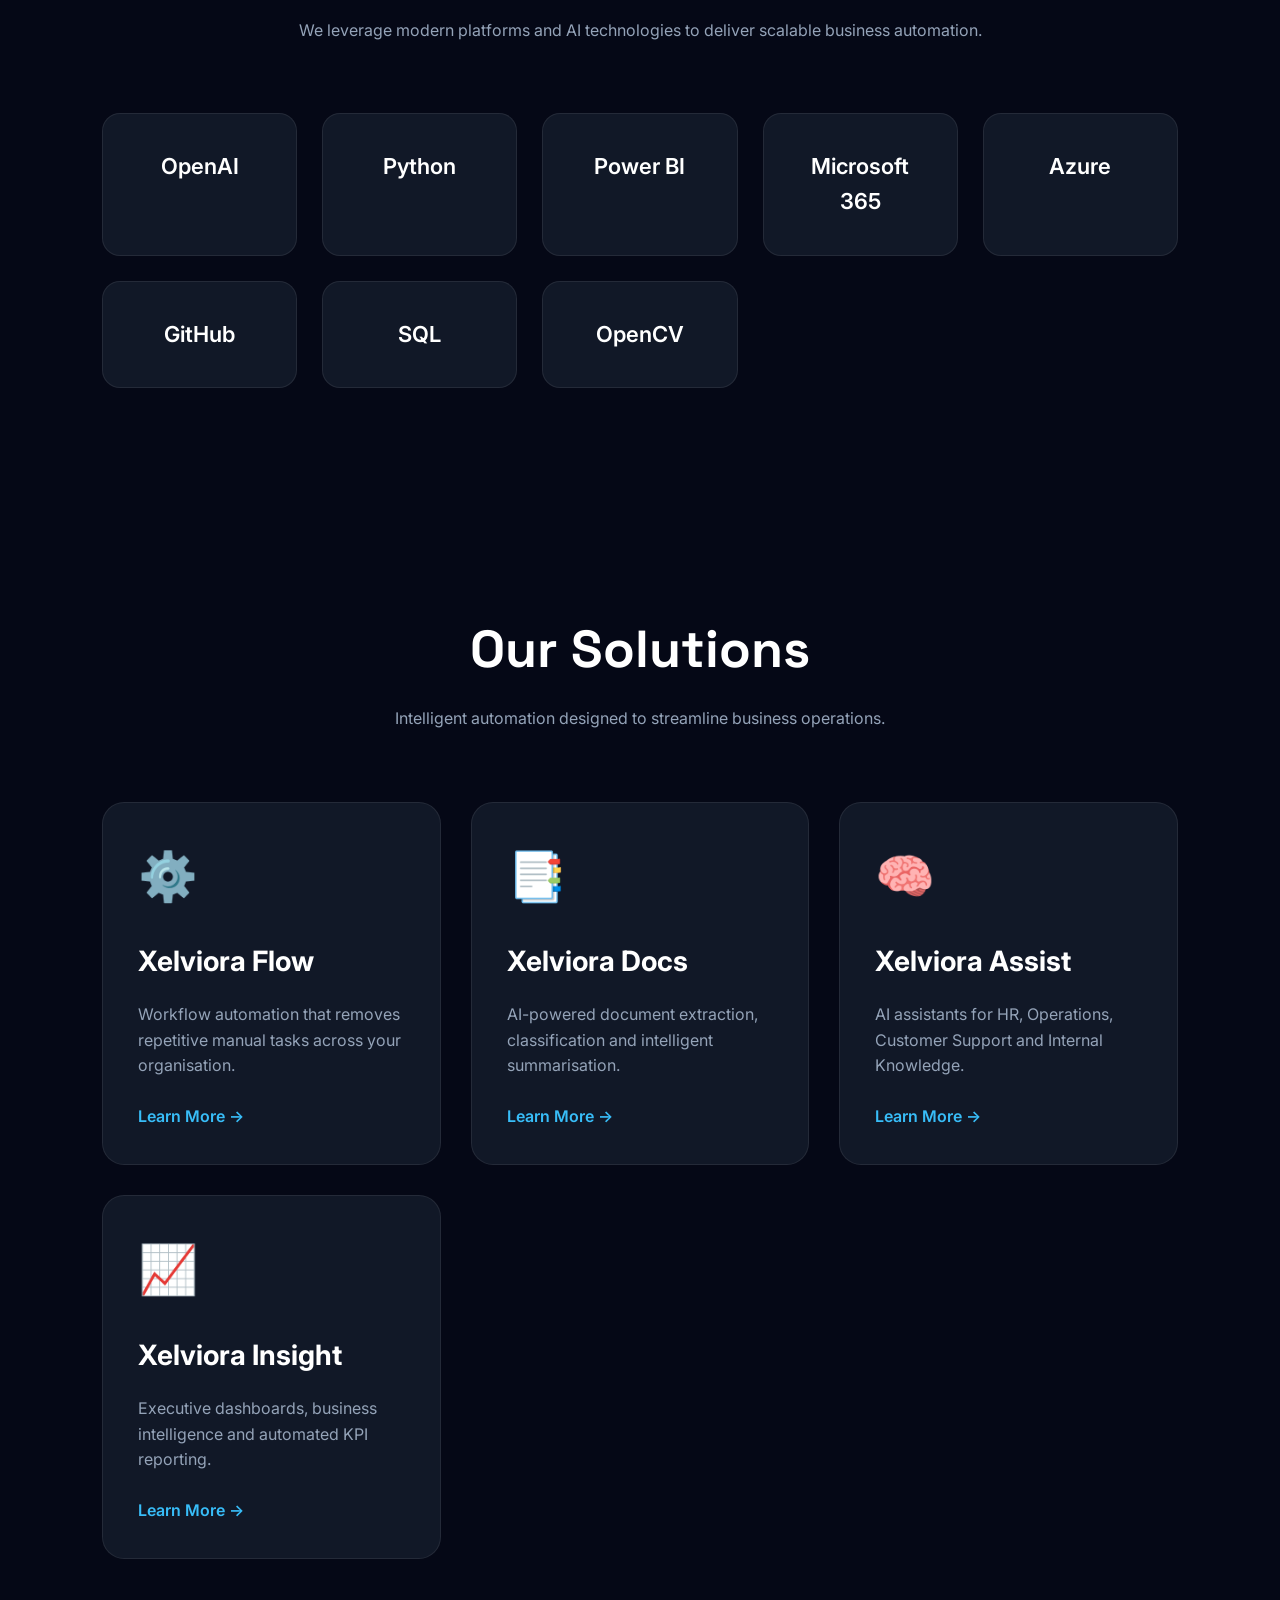
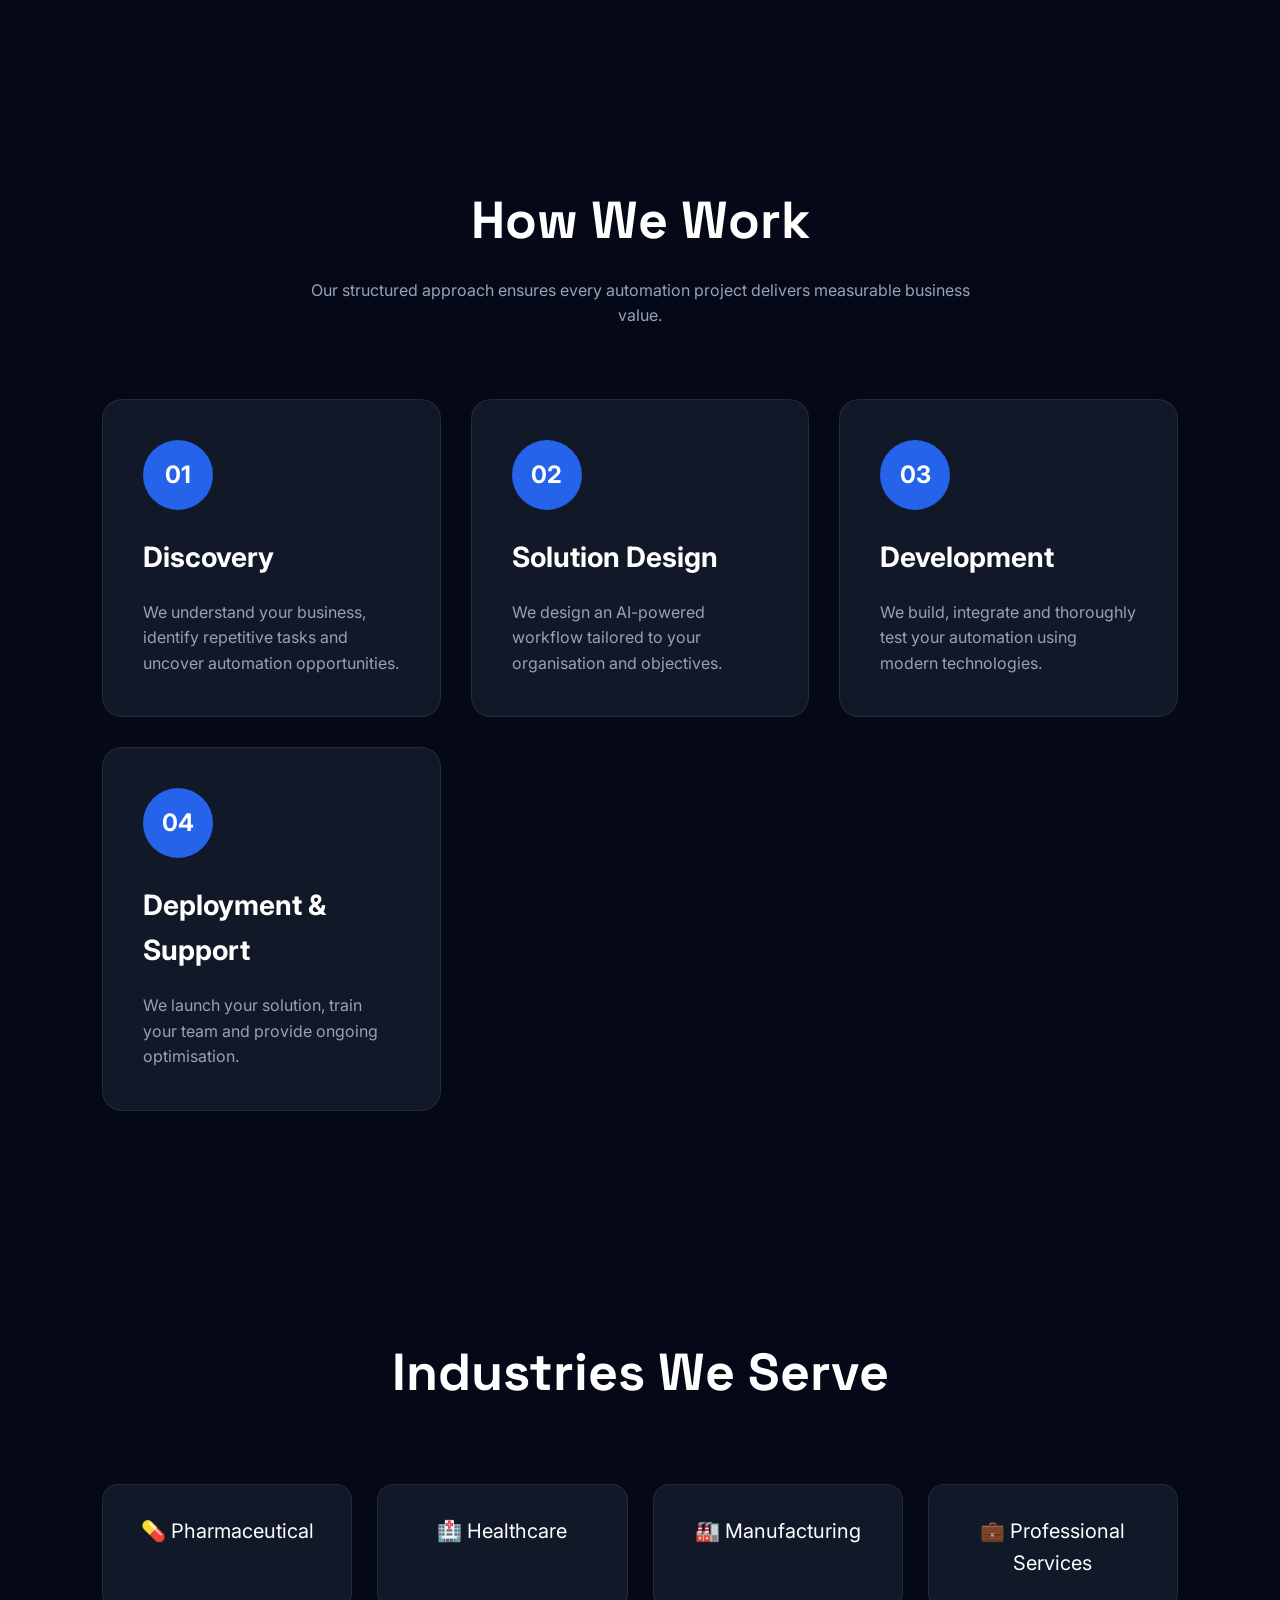
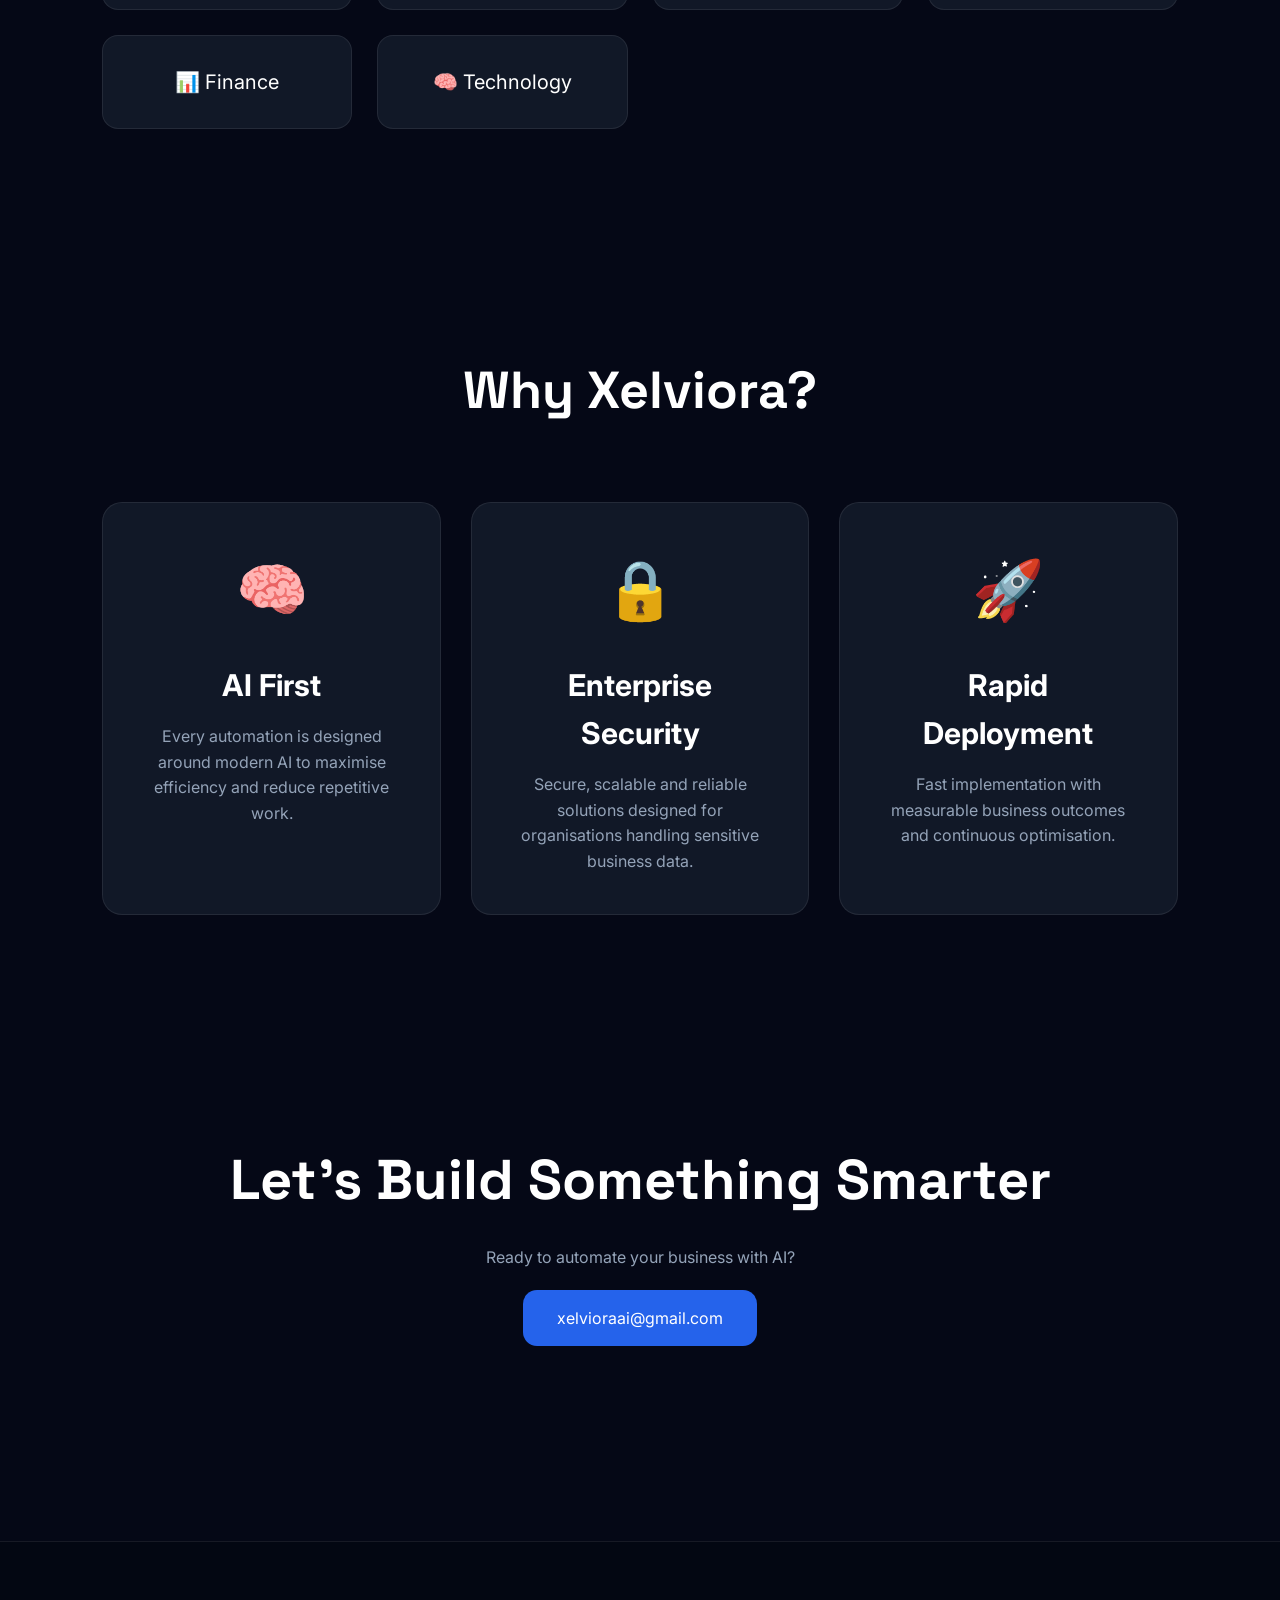
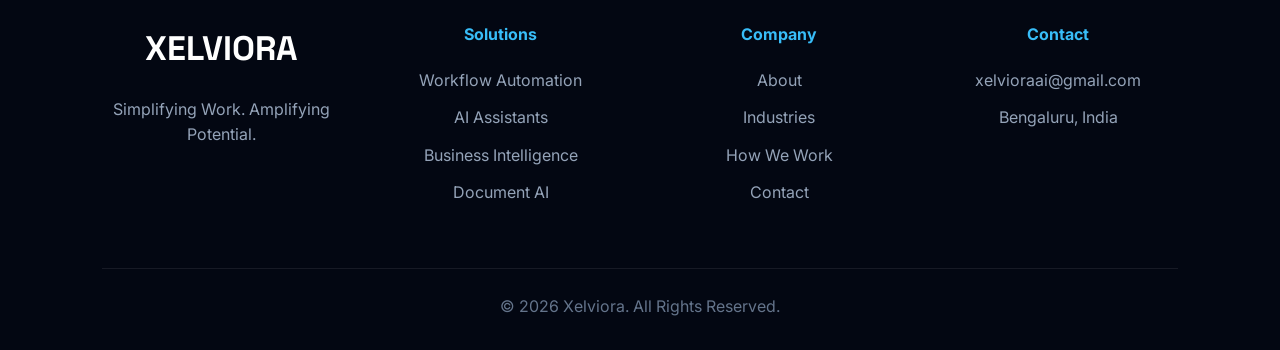
==== commit 1d823175: "Update index.html" ====
--- a/index.html
+++ b/index.html
@@ -39,6 +39,11 @@
         ☰
 
     </button>
+       <button class="close-menu" id="close-menu">
+
+    ✕
+
+</button>
 
     <ul class="nav-links" id="nav-links">
 
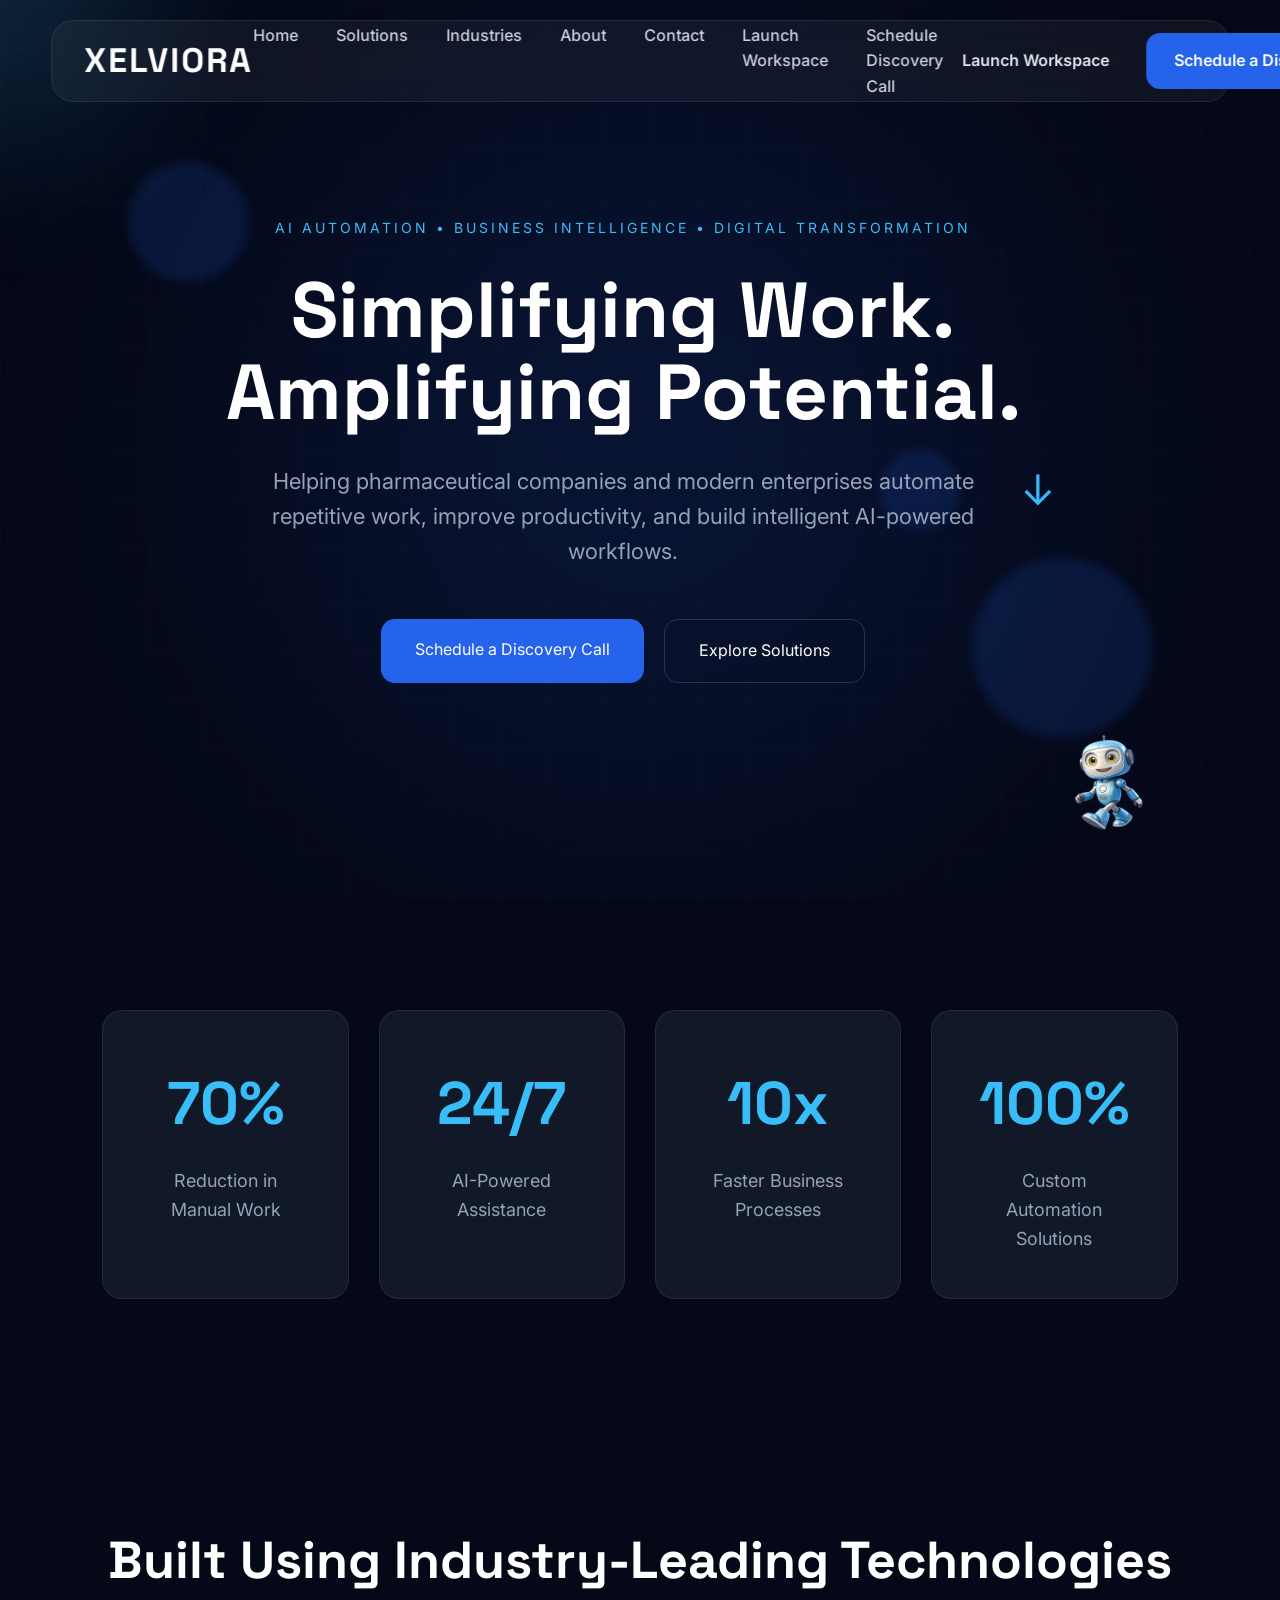
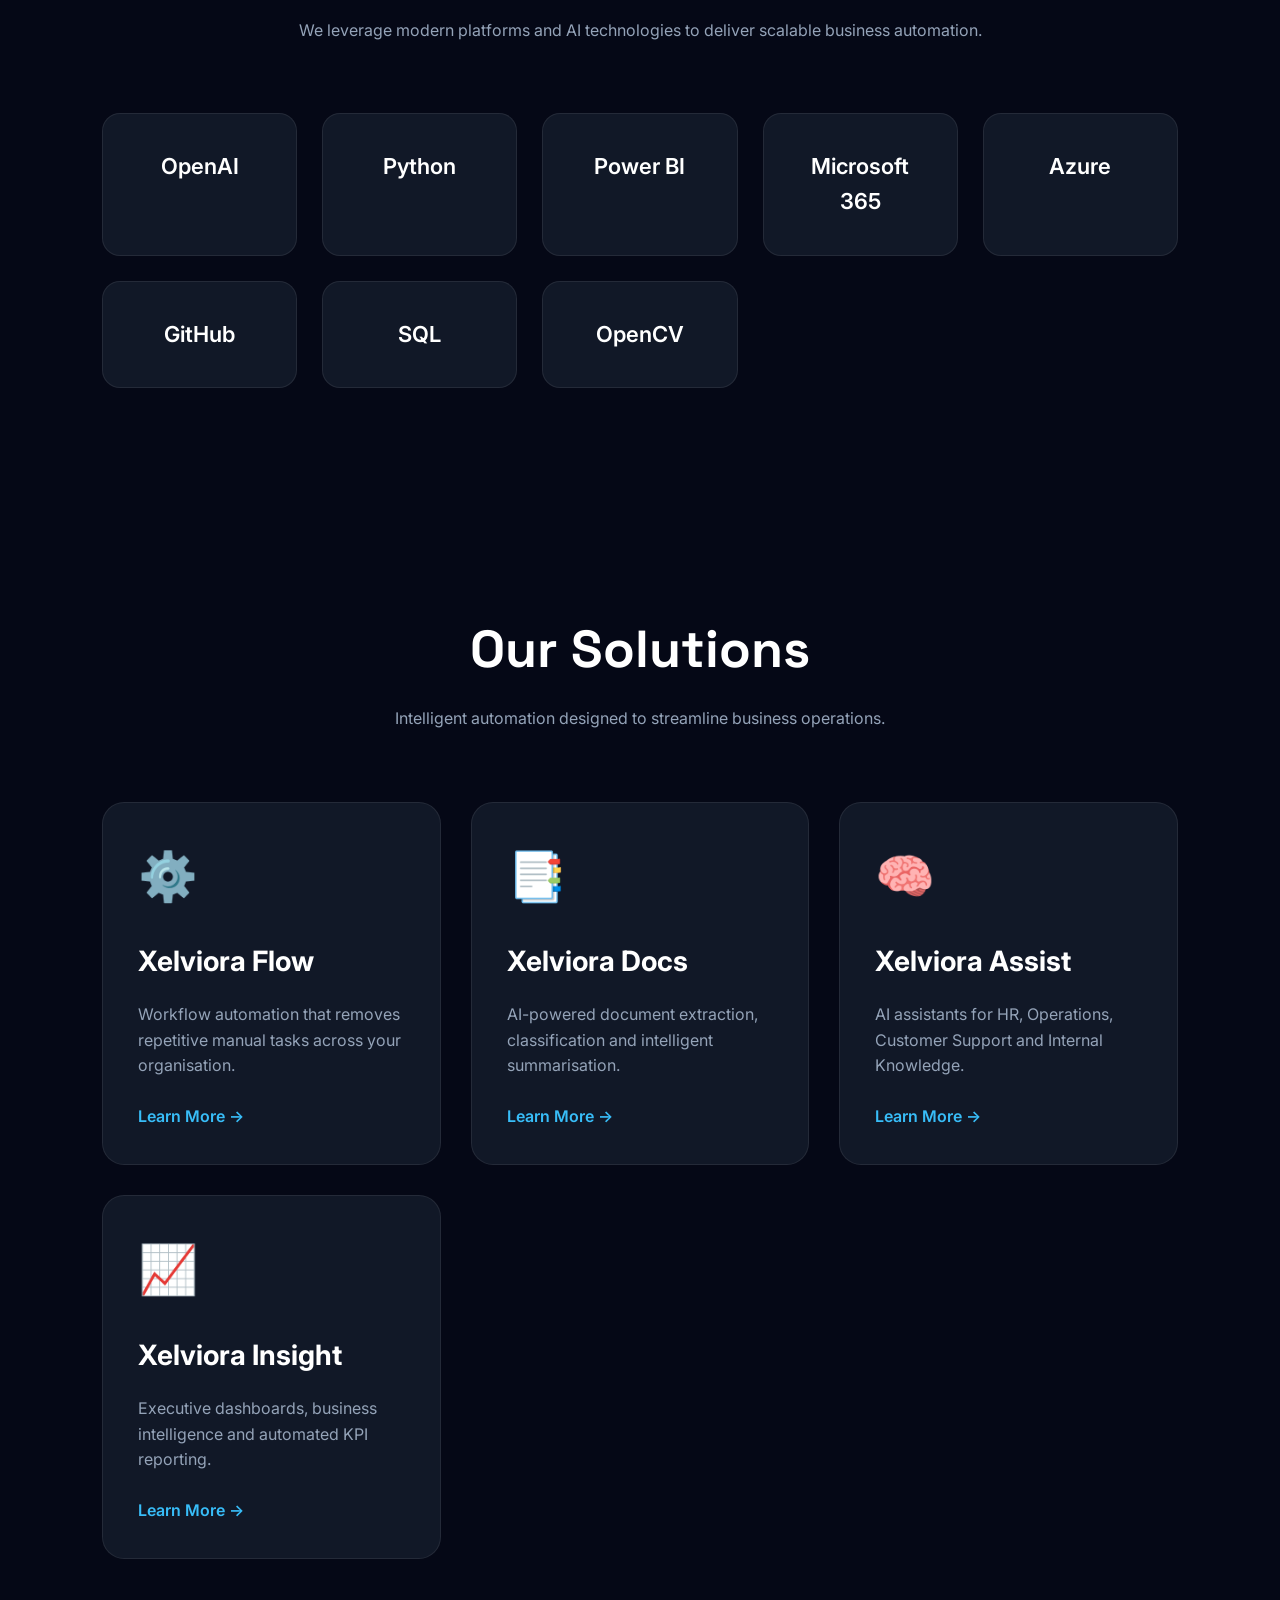
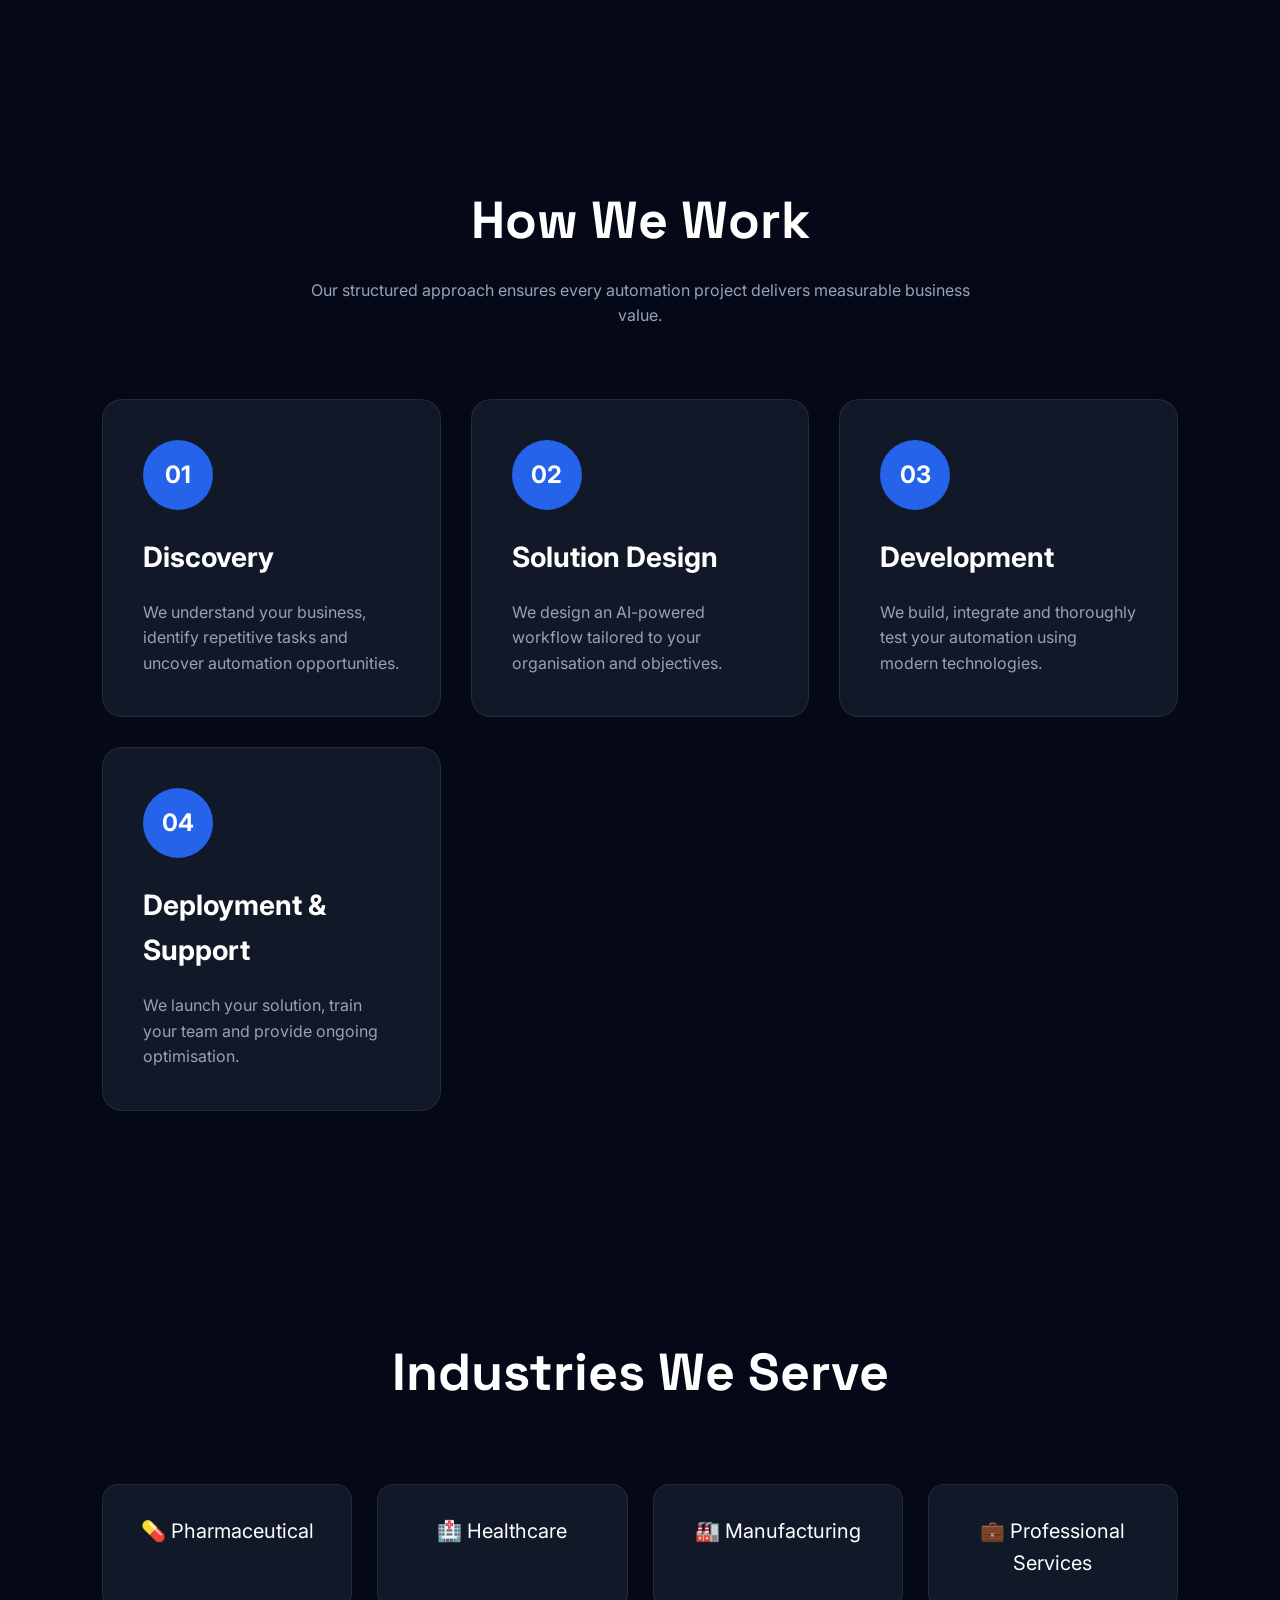
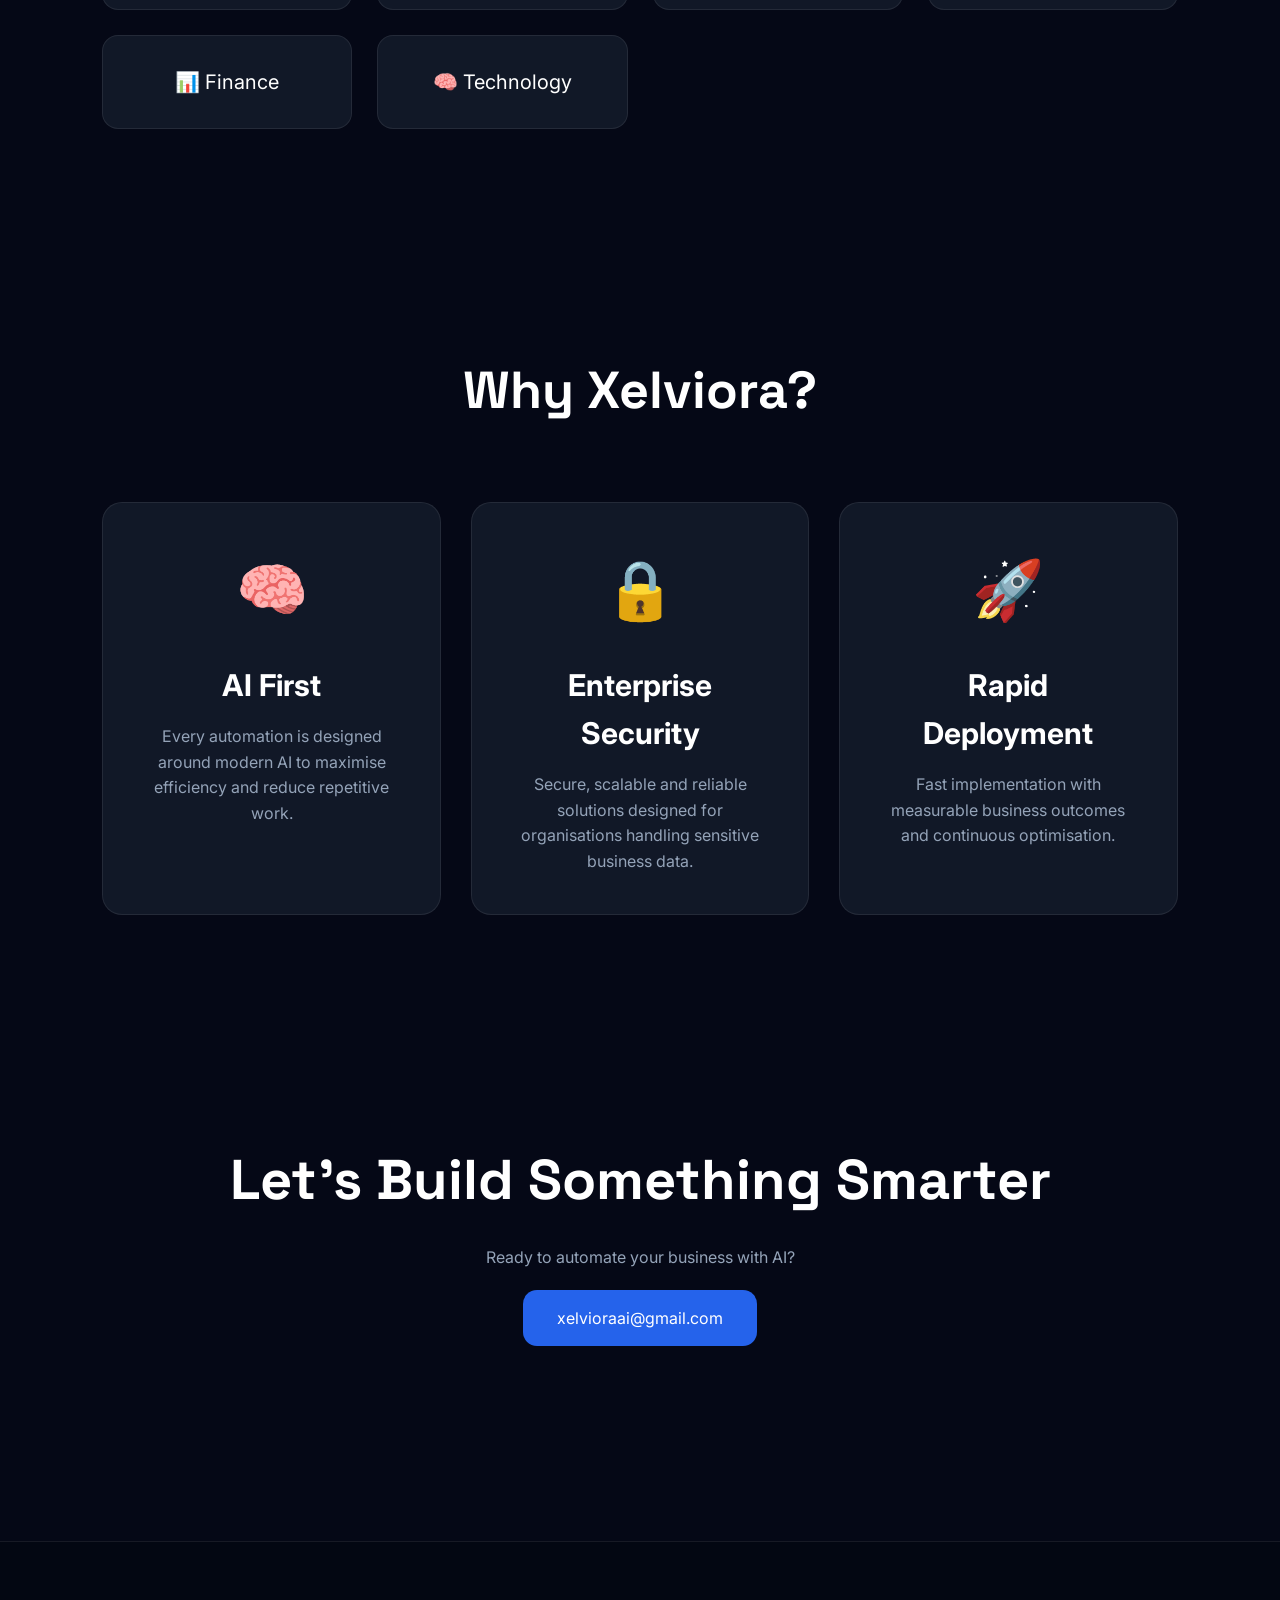
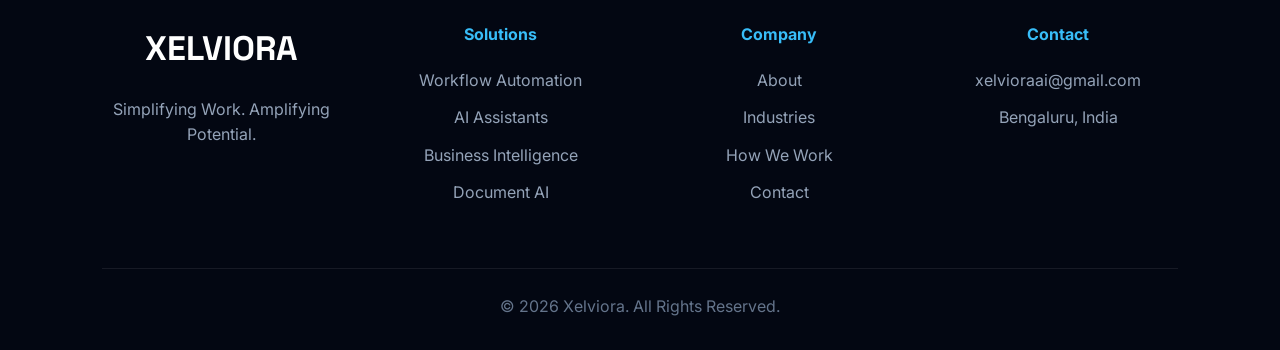
==== commit d247daf5: "Update index.html" ====
--- a/index.html
+++ b/index.html
@@ -39,11 +39,6 @@
         ☰
 
     </button>
-       <button class="close-menu" id="close-menu">
-
-    ✕
-
-</button>
 
     <ul class="nav-links" id="nav-links">
 
--- a/style.css
+++ b/style.css
@@ -1825,6 +1825,29 @@
     cursor:pointer;
 
 }
+   .close-menu{
+
+    display:none;
+
+    position:fixed;
+
+    top:22px;
+
+    right:20px;
+
+    background:none;
+
+    border:none;
+
+    color:white;
+
+    font-size:30px;
+
+    cursor:pointer;
+
+    z-index:1002;
+
+}
 /* ==========================================
    MOBILE NAVBAR
 ========================================== */
@@ -1838,6 +1861,12 @@
         order:3;
 
     }
+   .close-menu{
+
+        display:block;
+
+    }
+
 
     .nav-links{
 
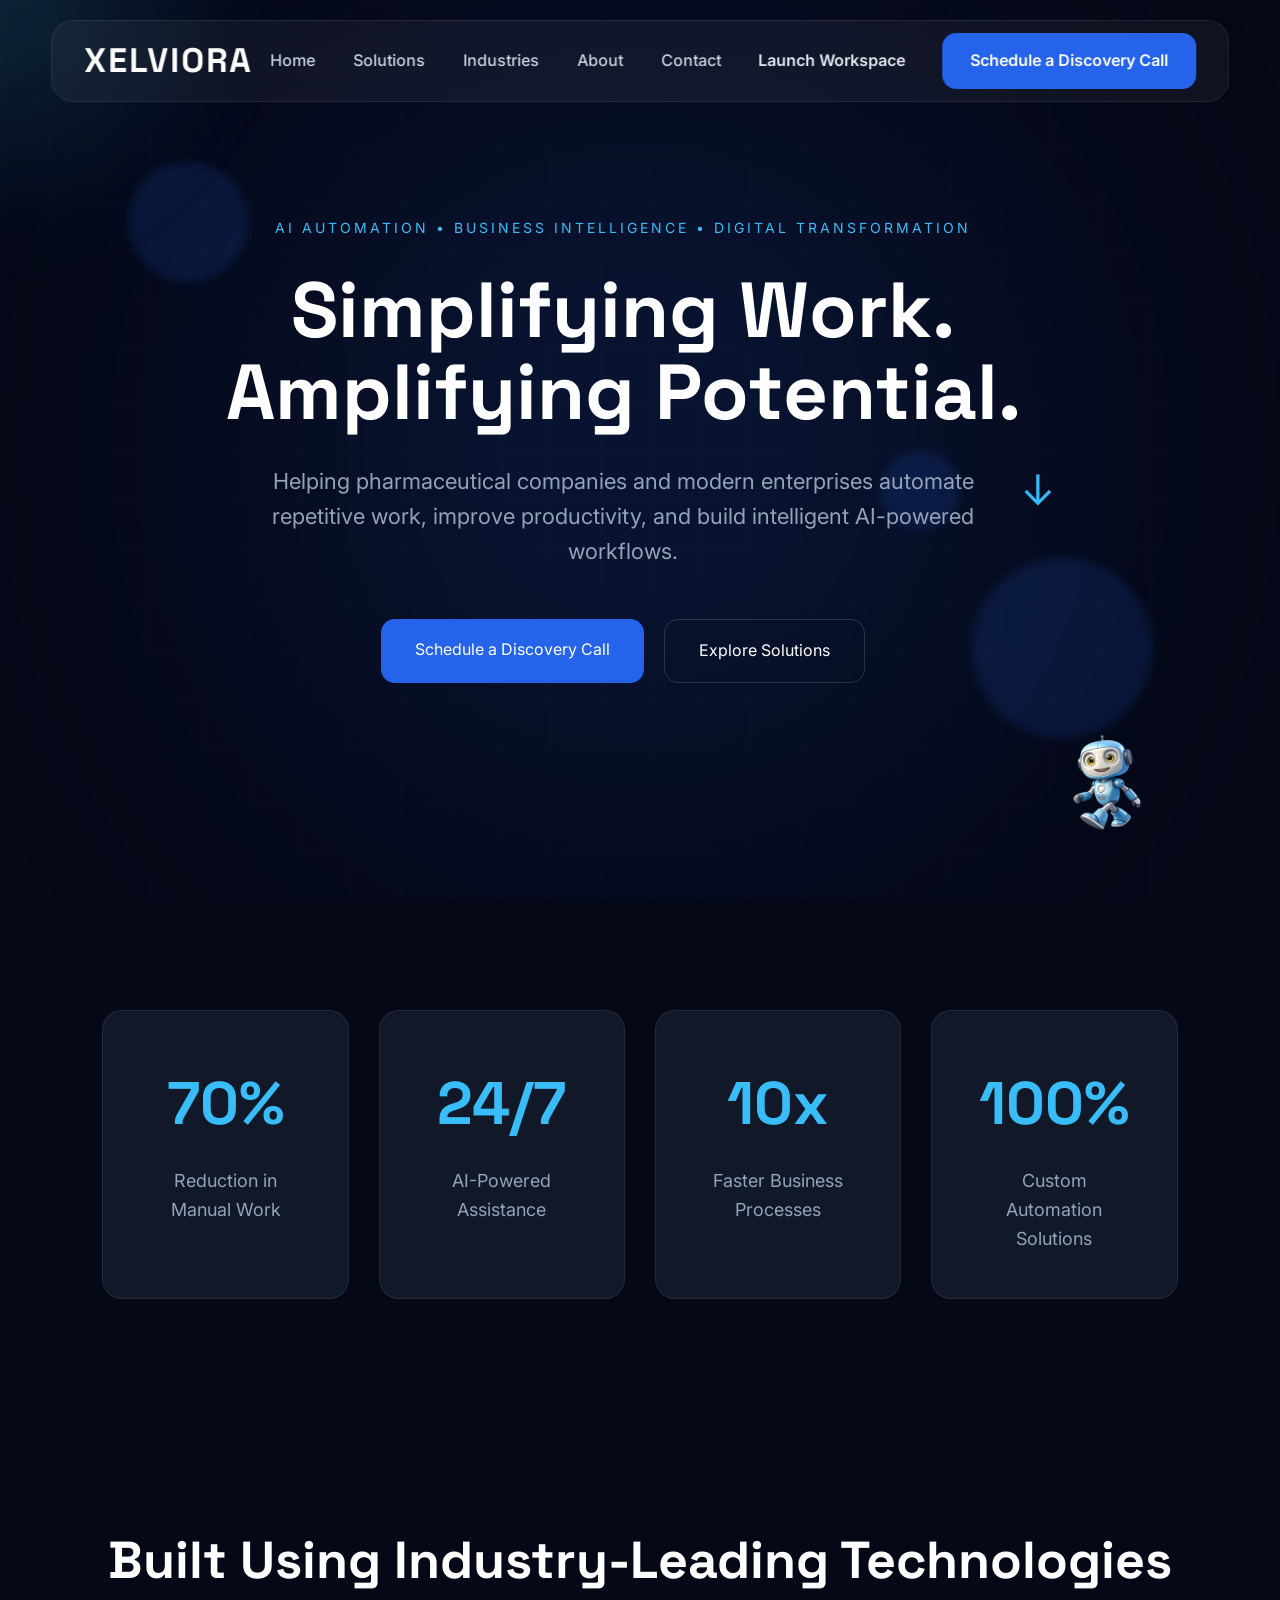
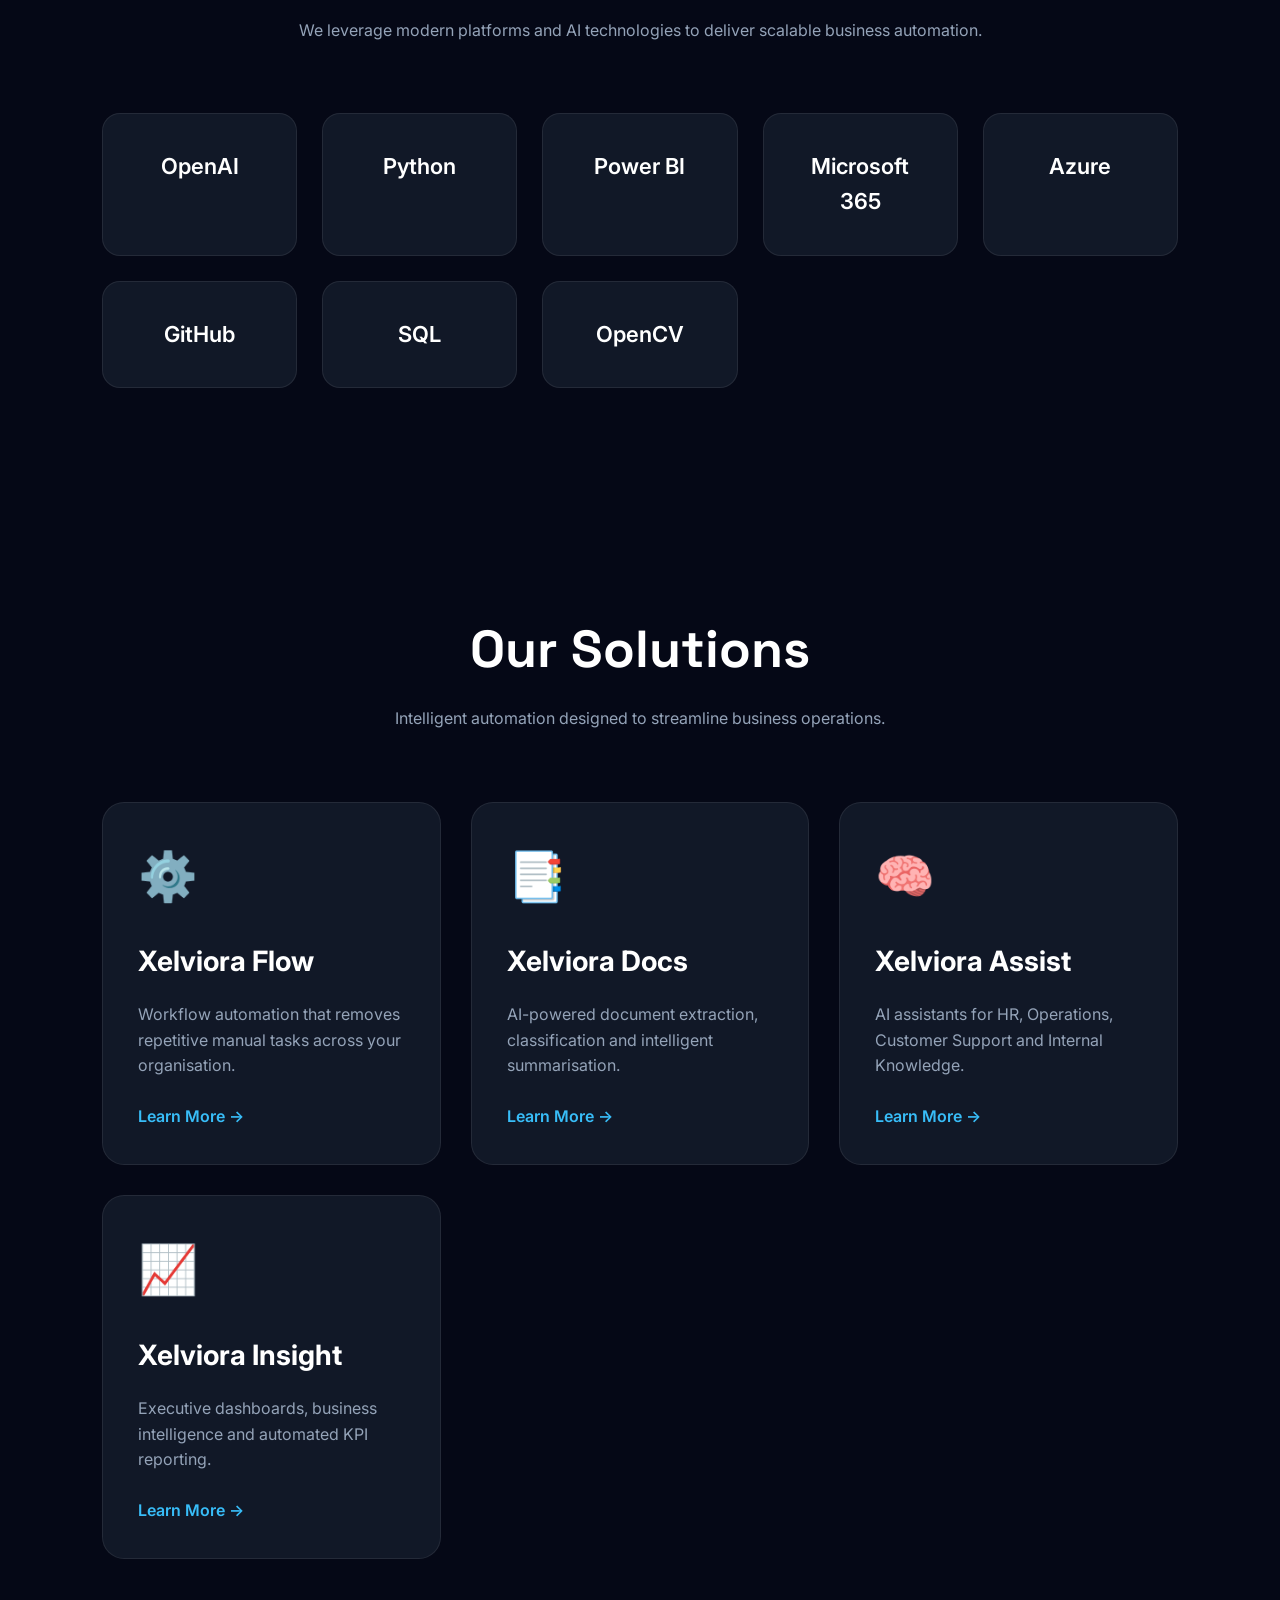
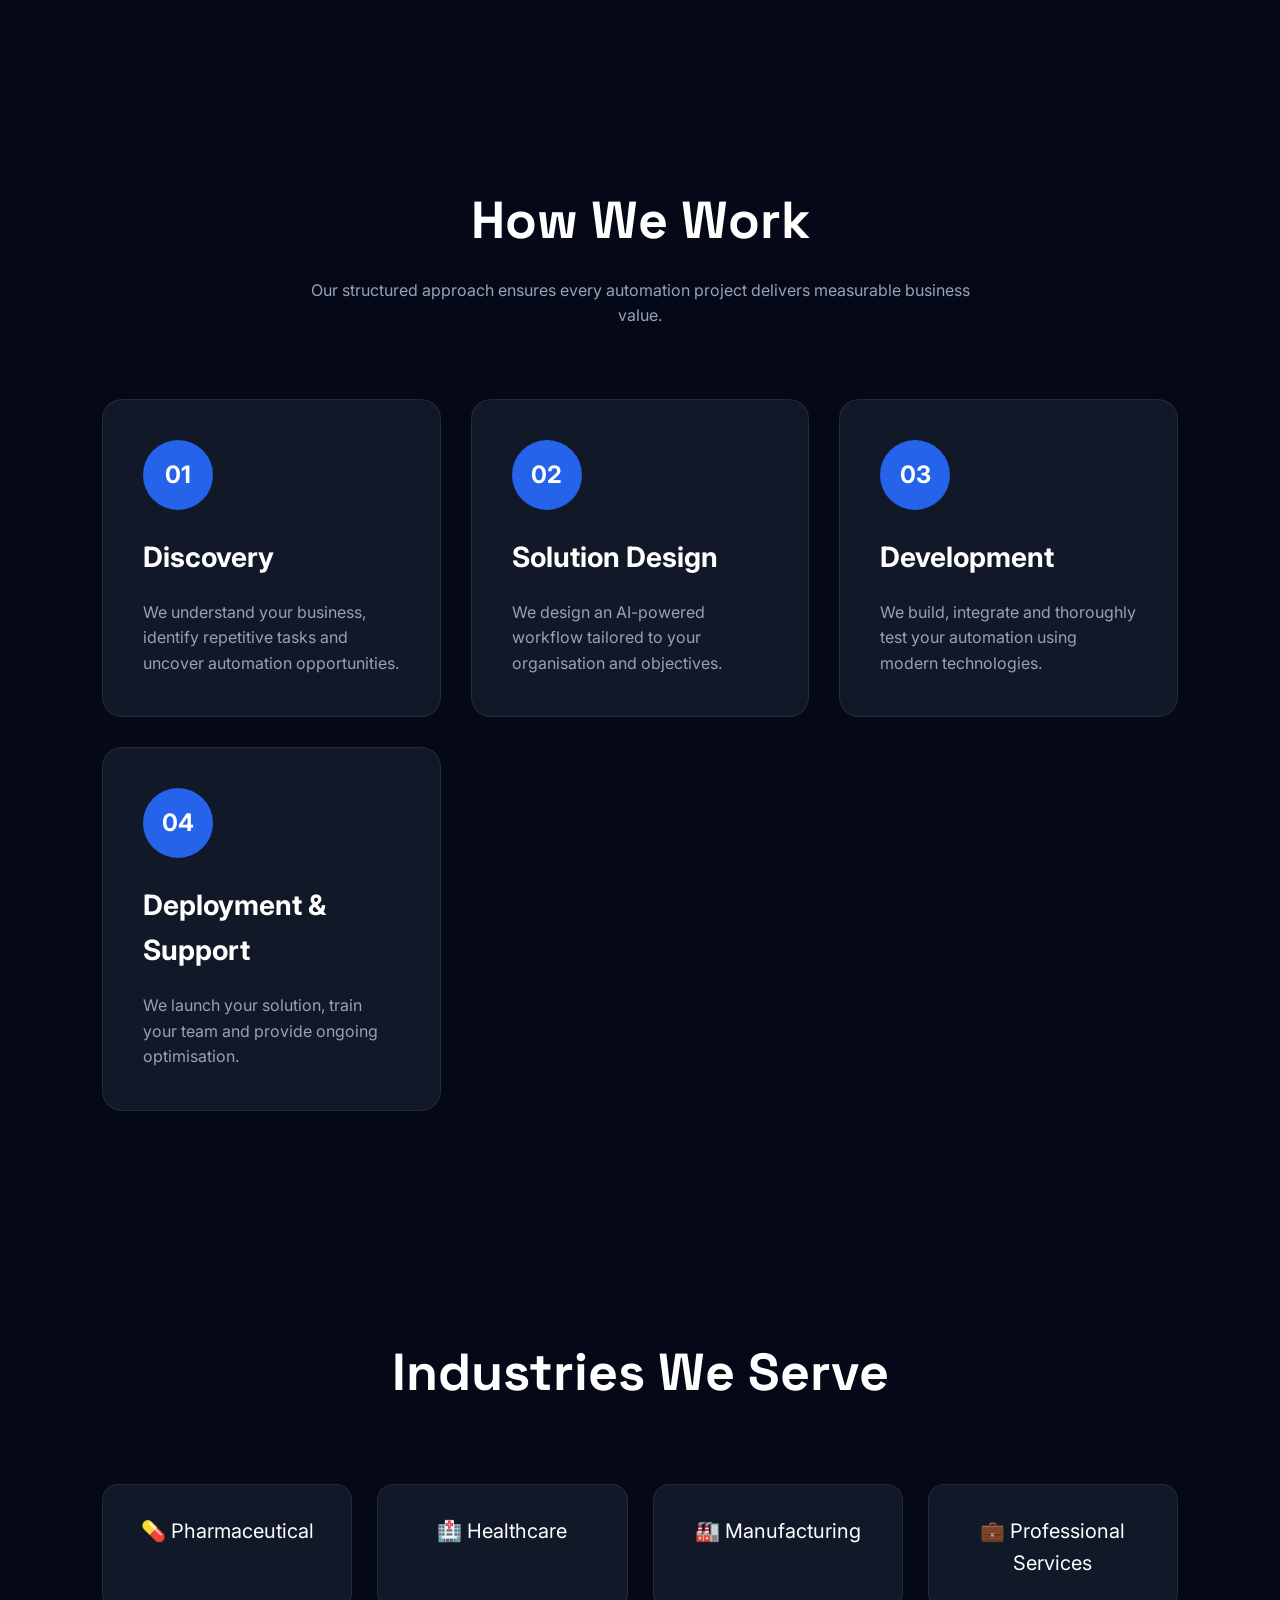
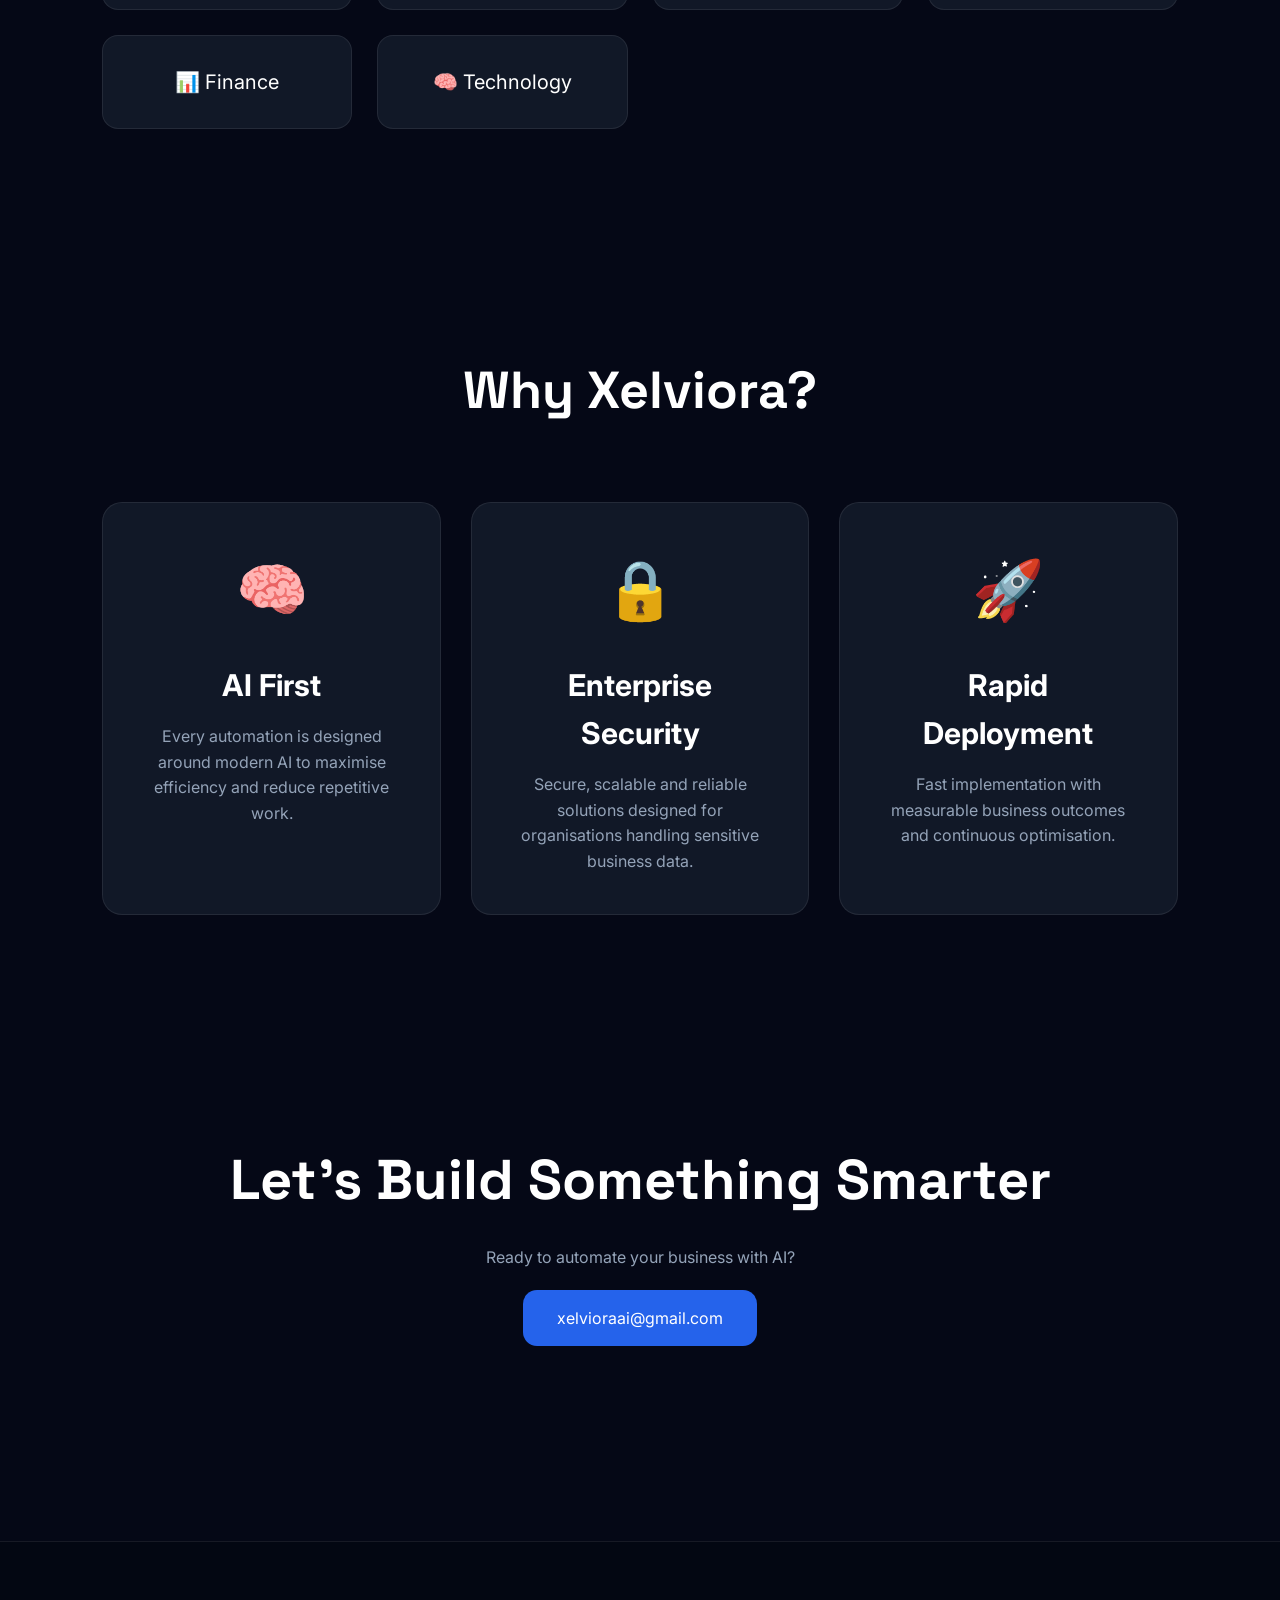
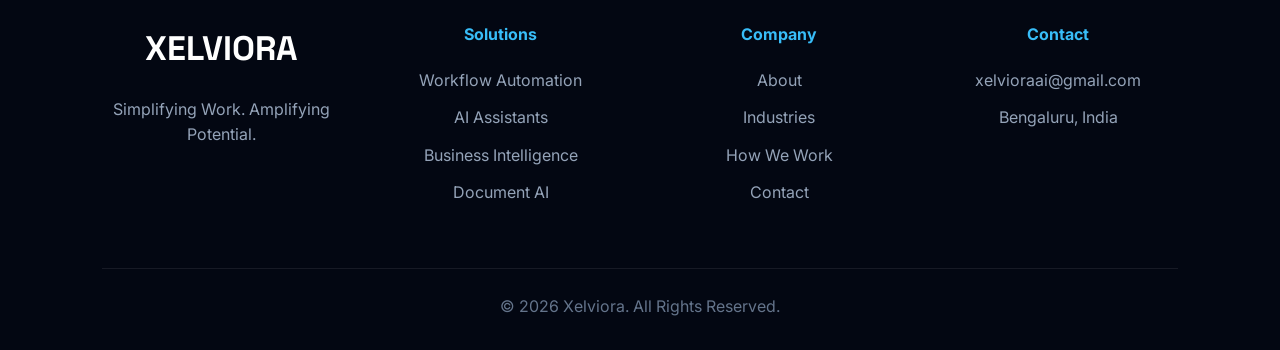
==== commit bf9174b5: "Update index.html" ====
--- a/index.html
+++ b/index.html
@@ -24,69 +24,49 @@
 <body>
     <div class="mouse-glow"></div>
 
-    <!-- ================= NAVBAR ================= -->
-
    <nav class="navbar">
 
     <div class="logo">
-
         XELVIORA
-
-    </div>
-
-    <button class="menu-toggle" id="menu-toggle">
+    </div>
+
+    <ul class="nav-links" id="nav-links">
+
+        <li><a href="#home">Home</a></li>
+
+        <li><a href="#solutions">Solutions</a></li>
+
+        <li><a href="#industries">Industries</a></li>
+
+        <li><a href="#about">About</a></li>
+
+        <li><a href="#contact">Contact</a></li>
+
+    </ul>
+
+    <div class="nav-actions">
+
+        <a href="login.html" class="workspace-btn">
+
+            Launch Workspace
+
+        </a>
+
+        <a href="#contact" class="nav-btn">
+
+            Schedule a Discovery Call
+
+        </a>
+
+    </div>
+
+    <button id="menu-toggle" class="menu-toggle">
 
         ☰
 
     </button>
 
-    <ul class="nav-links" id="nav-links">
-
-    <li><a href="#home">Home</a></li>
-
-    <li><a href="#solutions">Solutions</a></li>
-
-    <li><a href="#industries">Industries</a></li>
-
-    <li><a href="#about">About</a></li>
-
-    <li><a href="#contact">Contact</a></li>
-
-    <li><a href="login.html">Launch Workspace</a></li>
-
-    <li>
-
-        <a href="#contact" class="mobile-demo">
-
-            Schedule Discovery Call
-
-        </a>
-
-    </li>
-
-</ul>
-
-    <div class="nav-actions">
-
-        <a href="login.html" class="workspace-btn">
-
-            Launch Workspace
-
-        </a>
-
-        <a href="#contact"
-           class="nav-btn"
-           id="discovery-btn">
-
-            Schedule a Discovery Call
-
-        </a>
-
-    </div>
-
 </nav>
-
-    </header>
 
     <!-- ================= HERO ================= -->
 
--- a/style.css
+++ b/style.css
@@ -1825,29 +1825,6 @@
     cursor:pointer;
 
 }
-   .close-menu{
-
-    display:none;
-
-    position:fixed;
-
-    top:22px;
-
-    right:20px;
-
-    background:none;
-
-    border:none;
-
-    color:white;
-
-    font-size:30px;
-
-    cursor:pointer;
-
-    z-index:1002;
-
-}
 /* ==========================================
    MOBILE NAVBAR
 ========================================== */
@@ -1861,89 +1838,85 @@
         order:3;
 
     }
-   .close-menu{
-
-        display:block;
+
+
+   .nav-links{
+
+    display:none;
+
+    position:fixed;
+
+    top:0;
+
+    right:-100%;
+
+    width:280px;
+
+    height:100vh;
+
+    background:#08111F;
+
+    flex-direction:column;
+
+    justify-content:flex-start;
+
+    align-items:flex-start;
+
+    gap:28px;
+
+    padding:120px 40px;
+
+    transition:right .35s ease;
+
+    border-left:1px solid rgba(255,255,255,.08);
+
+    z-index:1001;
+
+}
+
+    .nav-links.active{
+       display:flex;
+
+        right:0;
 
     }
 
-
-    .nav-links{
-
-        position:fixed;
-
-        top:0;
-
-        right:-100%;
-
-        width:280px;
-
-        height:100vh;
-
-        background:#08111F;
-
-        display:flex;
-
-        flex-direction:column;
-
-        justify-content:flex-start;
-
-        align-items:flex-start;
-
-        gap:28px;
-
-        padding:120px 40px;
-
-        transition:.35s ease;
-
-        border-left:1px solid rgba(255,255,255,.08);
-
-        z-index:1001;
+    .nav-links a{
+
+        font-size:20px;
 
     }
 
-    .nav-links.active{
-
-        right:0;
+    .nav-actions{
+
+        margin-left:auto;
 
     }
 
-    .nav-links a{
-
-        font-size:20px;
+    .nav-btn{
+
+        display:none;
 
     }
 
-    .nav-actions{
-
-        margin-left:auto;
+    .workspace-btn{
+
+        display:none;
 
     }
 
-    .nav-btn{
-
-        display:none;
+    .logo{
+
+        font-size:28px;
 
     }
 
-    .workspace-btn{
-
-        display:none;
+    .navbar{
+
+        padding:0 20px;
+
+        height:74px;
 
     }
 
-    .logo{
-
-        font-size:28px;
-
-    }
-
-    .navbar{
-
-        padding:0 20px;
-
-        height:74px;
-
-    }
-
-}
+}
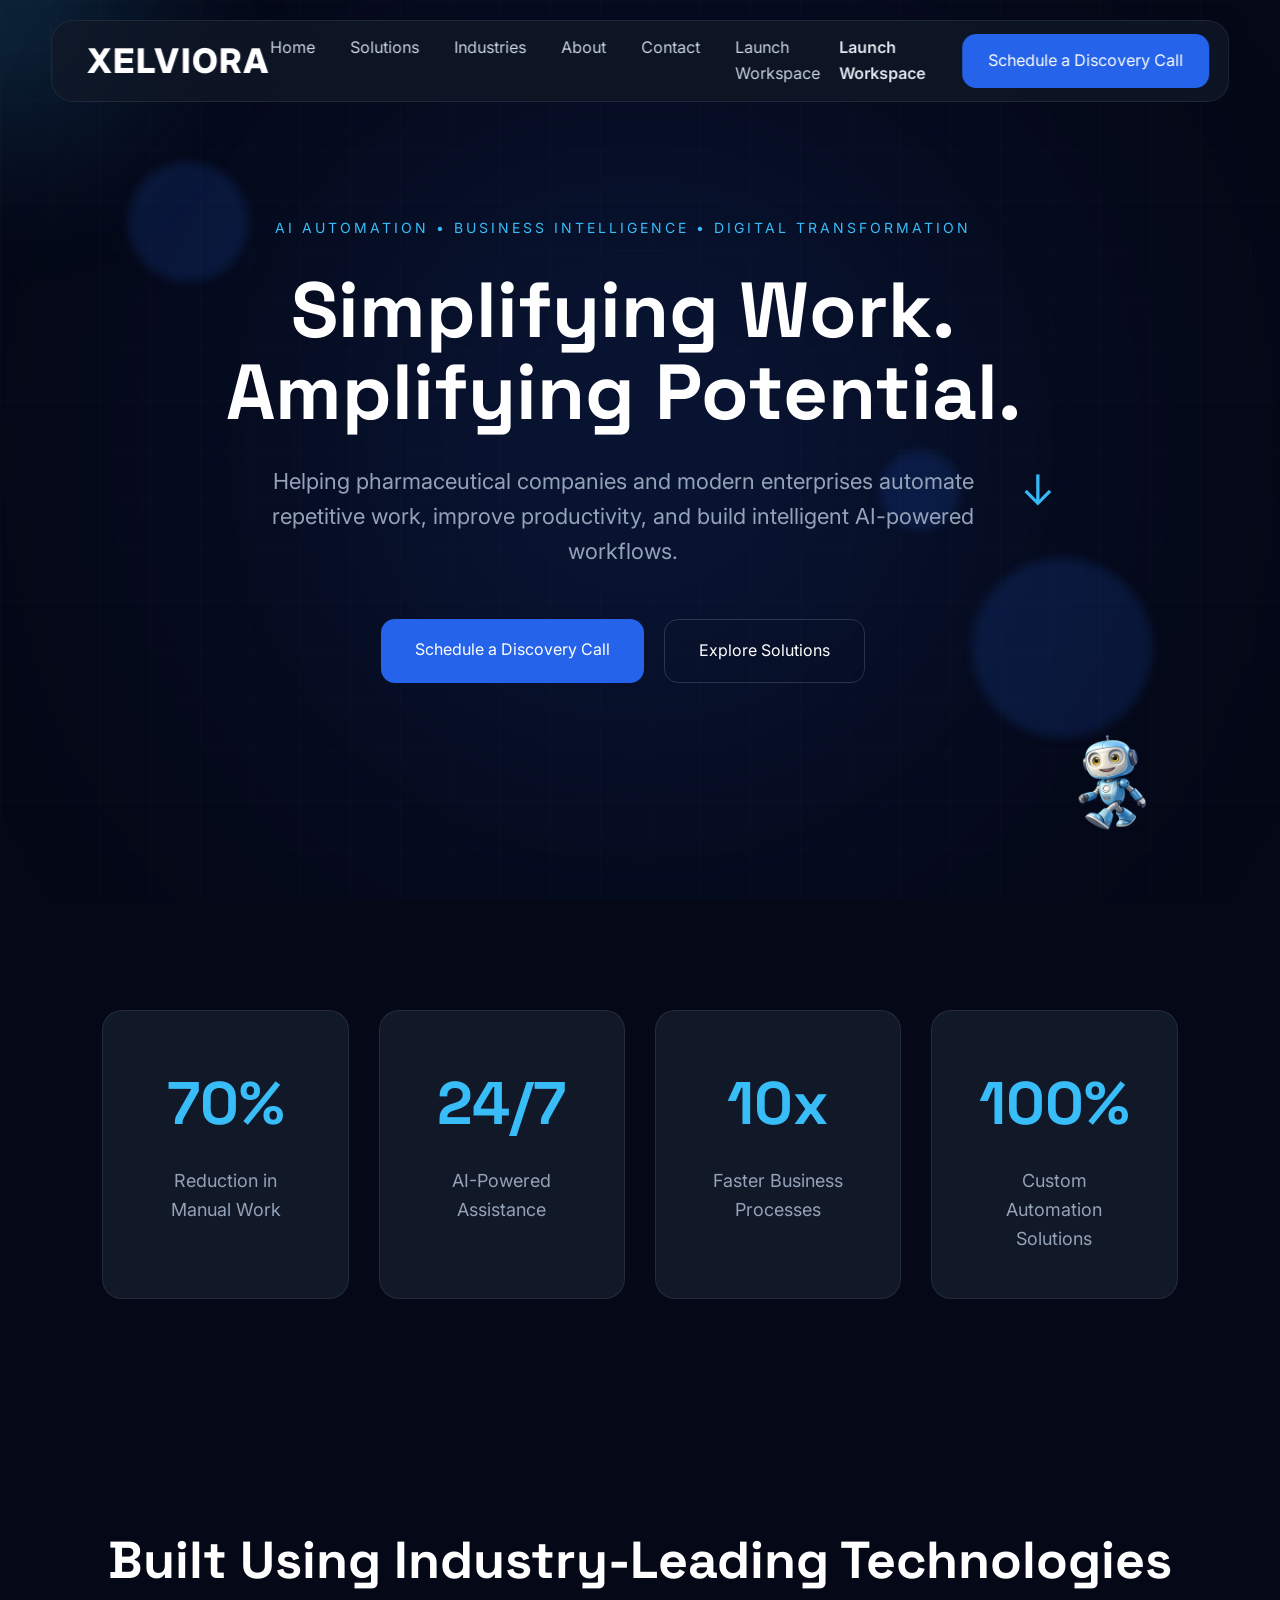
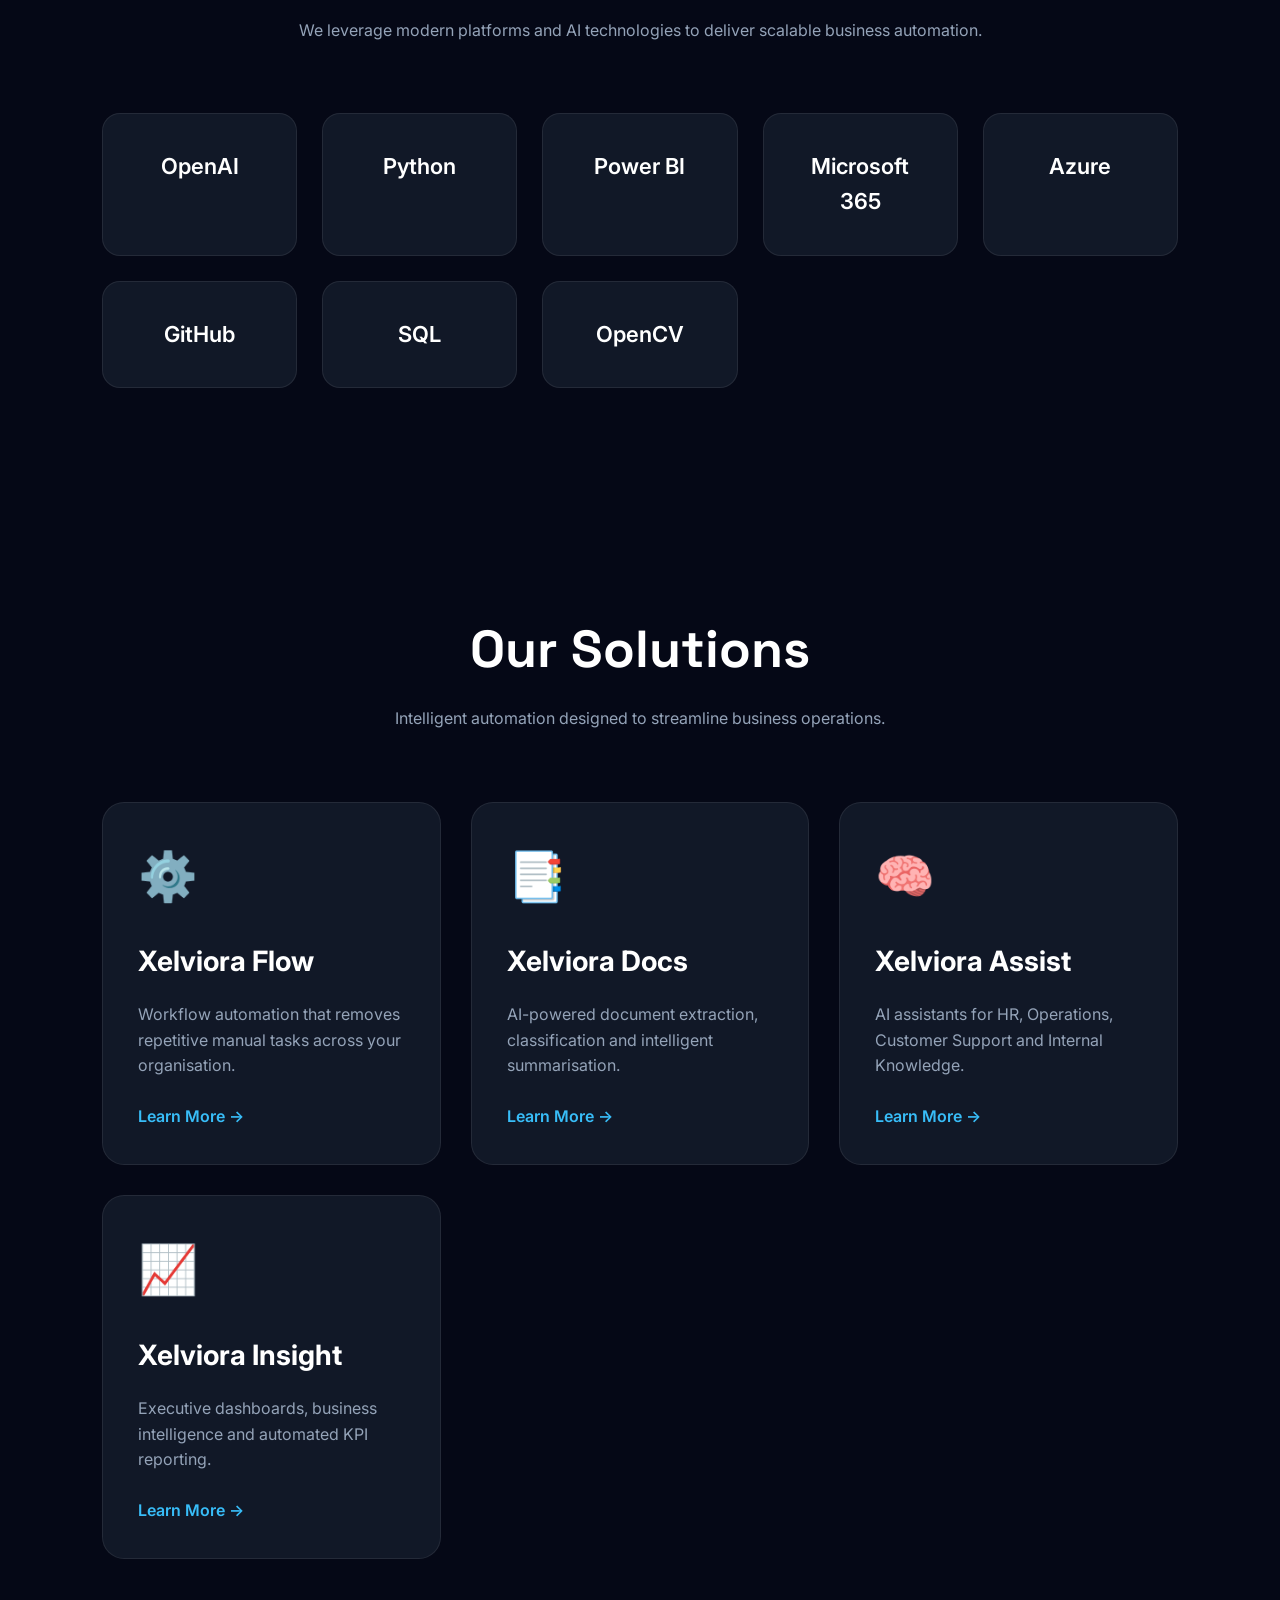
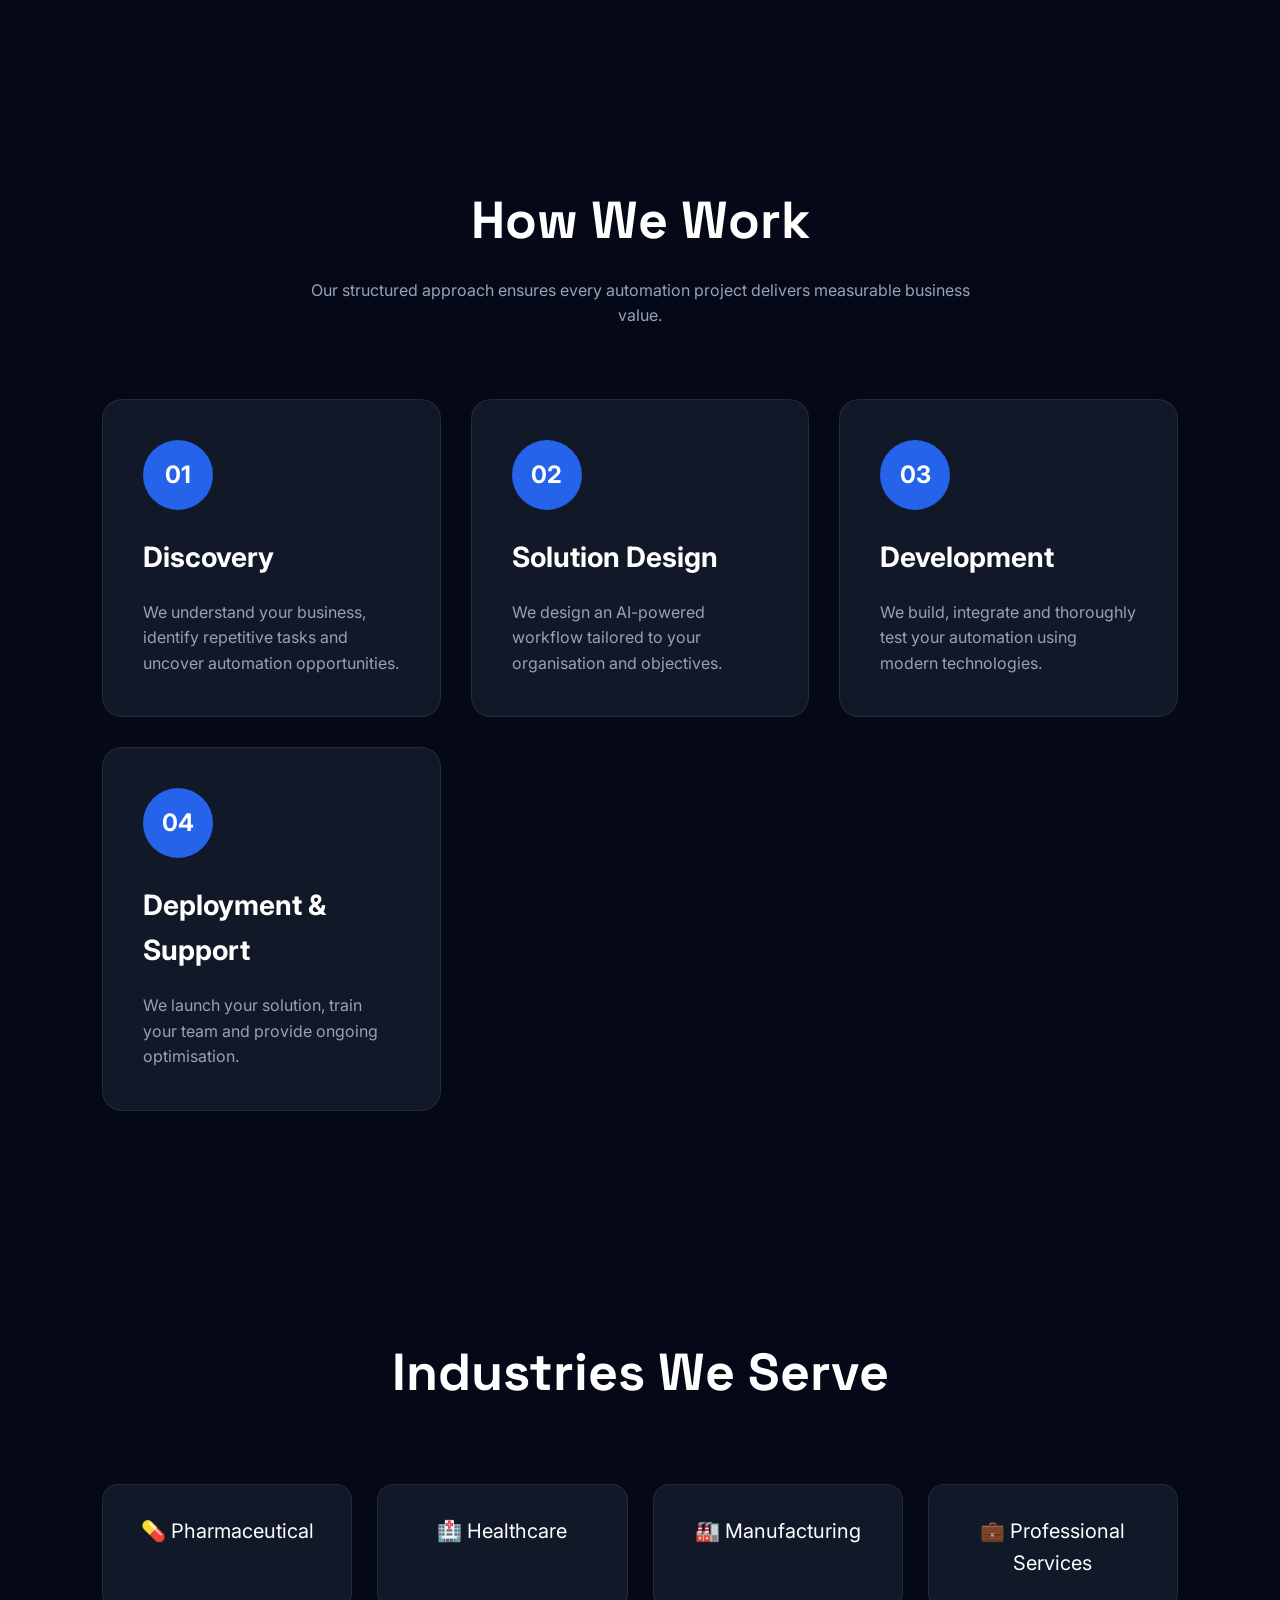
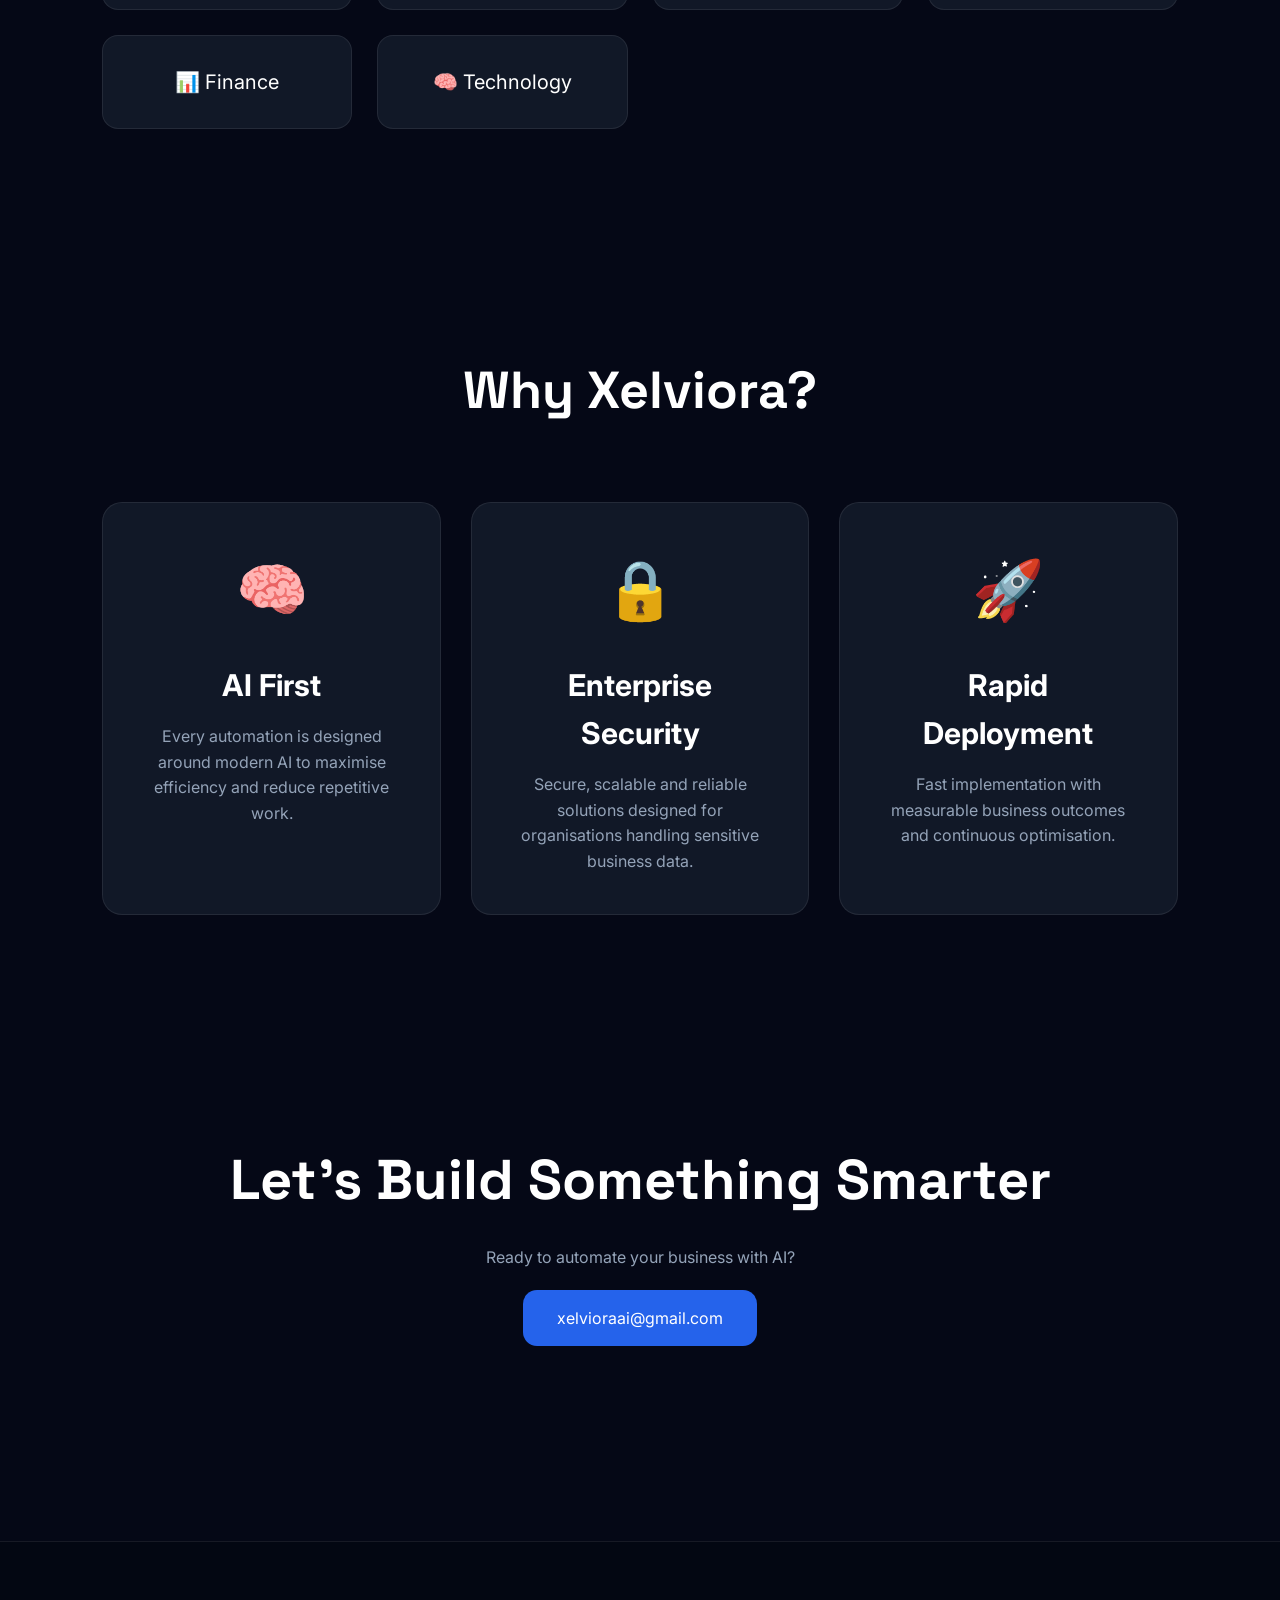
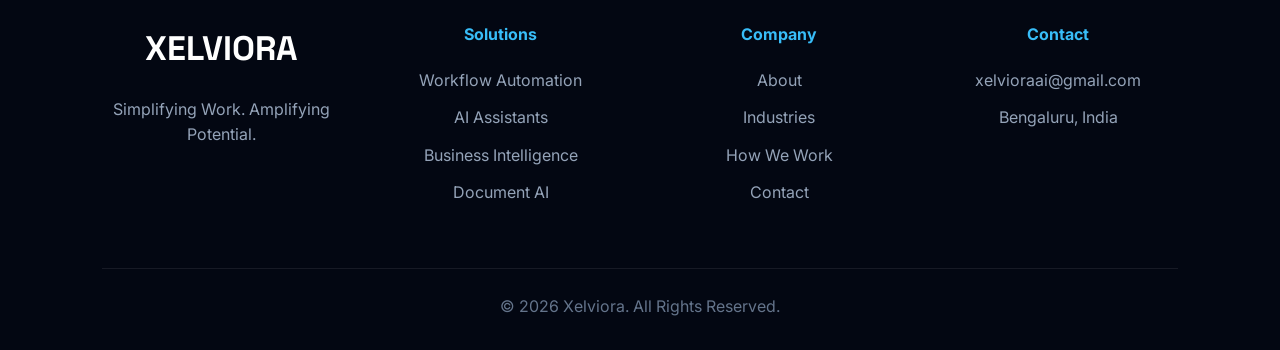
==== commit fd148dac: "Update index.html" ====
--- a/index.html
+++ b/index.html
@@ -41,6 +41,9 @@
         <li><a href="#about">About</a></li>
 
         <li><a href="#contact">Contact</a></li>
+        <li class="mobile-only">
+        <a href="login.html">Launch Workspace</a>
+    </li>
 
     </ul>
 
--- a/style.css
+++ b/style.css
@@ -50,15 +50,15 @@
 
     height:82px;
 
+    padding:0 35px;
+
     display:flex;
 
     align-items:center;
 
     justify-content:space-between;
 
-    padding:0 32px;
-
-    background:rgba(255,255,255,.05);
+    background:rgba(17,24,39,.75);
 
     backdrop-filter:blur(18px);
 
@@ -66,151 +66,171 @@
 
     border-radius:22px;
 
-    z-index:999;
+    z-index:9999;
 
 }
 
 .logo{
 
+    font-size:34px;
+
+    font-weight:800;
+
     color:white;
 
+    letter-spacing:2px;
+
+}
+
+.nav-links{
+
+    display:flex;
+
+    gap:35px;
+
+    list-style:none;
+
+}
+
+.nav-links a{
+
+    color:#CBD5E1;
+
+    transition:.3s;
+
+}
+
+.nav-links a:hover{
+
+    color:#38BDF8;
+
+}
+
+.nav-actions{
+
+    display:flex;
+
+    gap:18px;
+
+    align-items:center;
+
+}
+
+.workspace-btn{
+
+    color:white;
+
+    padding:12px 18px;
+
+    border-radius:12px;
+
+    transition:.3s;
+
+}
+
+.workspace-btn:hover{
+
+    color:#38BDF8;
+
+}
+
+.nav-btn{
+
+    background:#2563EB;
+
+    color:white;
+
+    padding:14px 26px;
+
+    border-radius:14px;
+
+    white-space:nowrap;
+
+    transition:.3s;
+
+}
+
+.nav-btn:hover{
+
+    background:#1D4ED8;
+
+}
+
+.menu-toggle{
+
+    display:none;
+
+    background:none;
+
+    border:none;
+
+    color:white;
+
     font-size:34px;
 
-    font-weight:800;
-
-    letter-spacing:2px;
-
-    font-family:'Space Grotesk',sans-serif;
-
-}
-
-.nav-links{
-
-    display:flex;
-
-    gap:38px;
-
-    list-style:none;
-
-    margin:0;
-
-    padding:0;
-
-}
-
-.nav-links li{
-
-    list-style:none;
-
-}
-
-.nav-links a{
-
-    color:#CBD5E1;
-
-    text-decoration:none;
-
-    font-weight:500;
-
-    transition:.3s;
-
-}
-
-.nav-links a:hover{
-
-    color:#38BDF8;
-
-}
-
-.nav-actions{
-
-    display:flex;
-
-    align-items:center;
-
-    gap:16px;
-
-}
-
-.workspace-btn{
-
-    padding:12px 18px;
-
-    border-radius:12px;
-
-    color:#E2E8F0;
-
-    text-decoration:none;
-
-    transition:.3s;
-
-    font-weight:600;
-
-    white-space:nowrap;
-
-}
-
-.workspace-btn:hover{
-
-    color:#38BDF8;
-
-    background:rgba(56,189,248,.08);
-
-}
-
-.nav-btn{
-
-    display:flex;
-
-    justify-content:center;
-
-    align-items:center;
-
-    text-decoration:none;
-
-    white-space:nowrap;
-
-    background:#2563EB;
-
-    color:white;
-
-    padding:15px 28px;
-
-    border-radius:14px;
-
-    transition:.3s;
-
-    font-weight:600;
-
-}
-
-.nav-btn:hover{
-
-    background:#1D4ED8;
-
-}
-
-.menu-toggle{
-
-    display:none;
-
-    background:none;
-
-    border:none;
-
-    color:white;
-
-    font-size:32px;
-
     cursor:pointer;
 
 }
 
-.nav-btn:hover{
-
-    background:#1D4ED8;
-
-}
+/* ================= MOBILE ================= */
+
+@media(max-width:900px){
+
+    .menu-toggle{
+
+        display:block;
+
+        z-index:10002;
+
+    }
+
+    .nav-actions{
+
+        display:none;
+
+    }
+
+    .nav-links{
+
+        position:fixed;
+
+        top:0;
+
+        right:-100%;
+
+        width:280px;
+
+        height:100vh;
+
+        background:#08111F;
+
+        display:flex;
+
+        flex-direction:column;
+
+        align-items:flex-start;
+
+        justify-content:flex-start;
+
+        padding:110px 35px;
+
+        gap:30px;
+
+        transition:right .35s ease;
+
+        z-index:10001;
+
+    }
+
+    .nav-links.active{
+
+        right:0;
+
+    }
+
+}
+
+
 
 /* ===========================
    HERO
